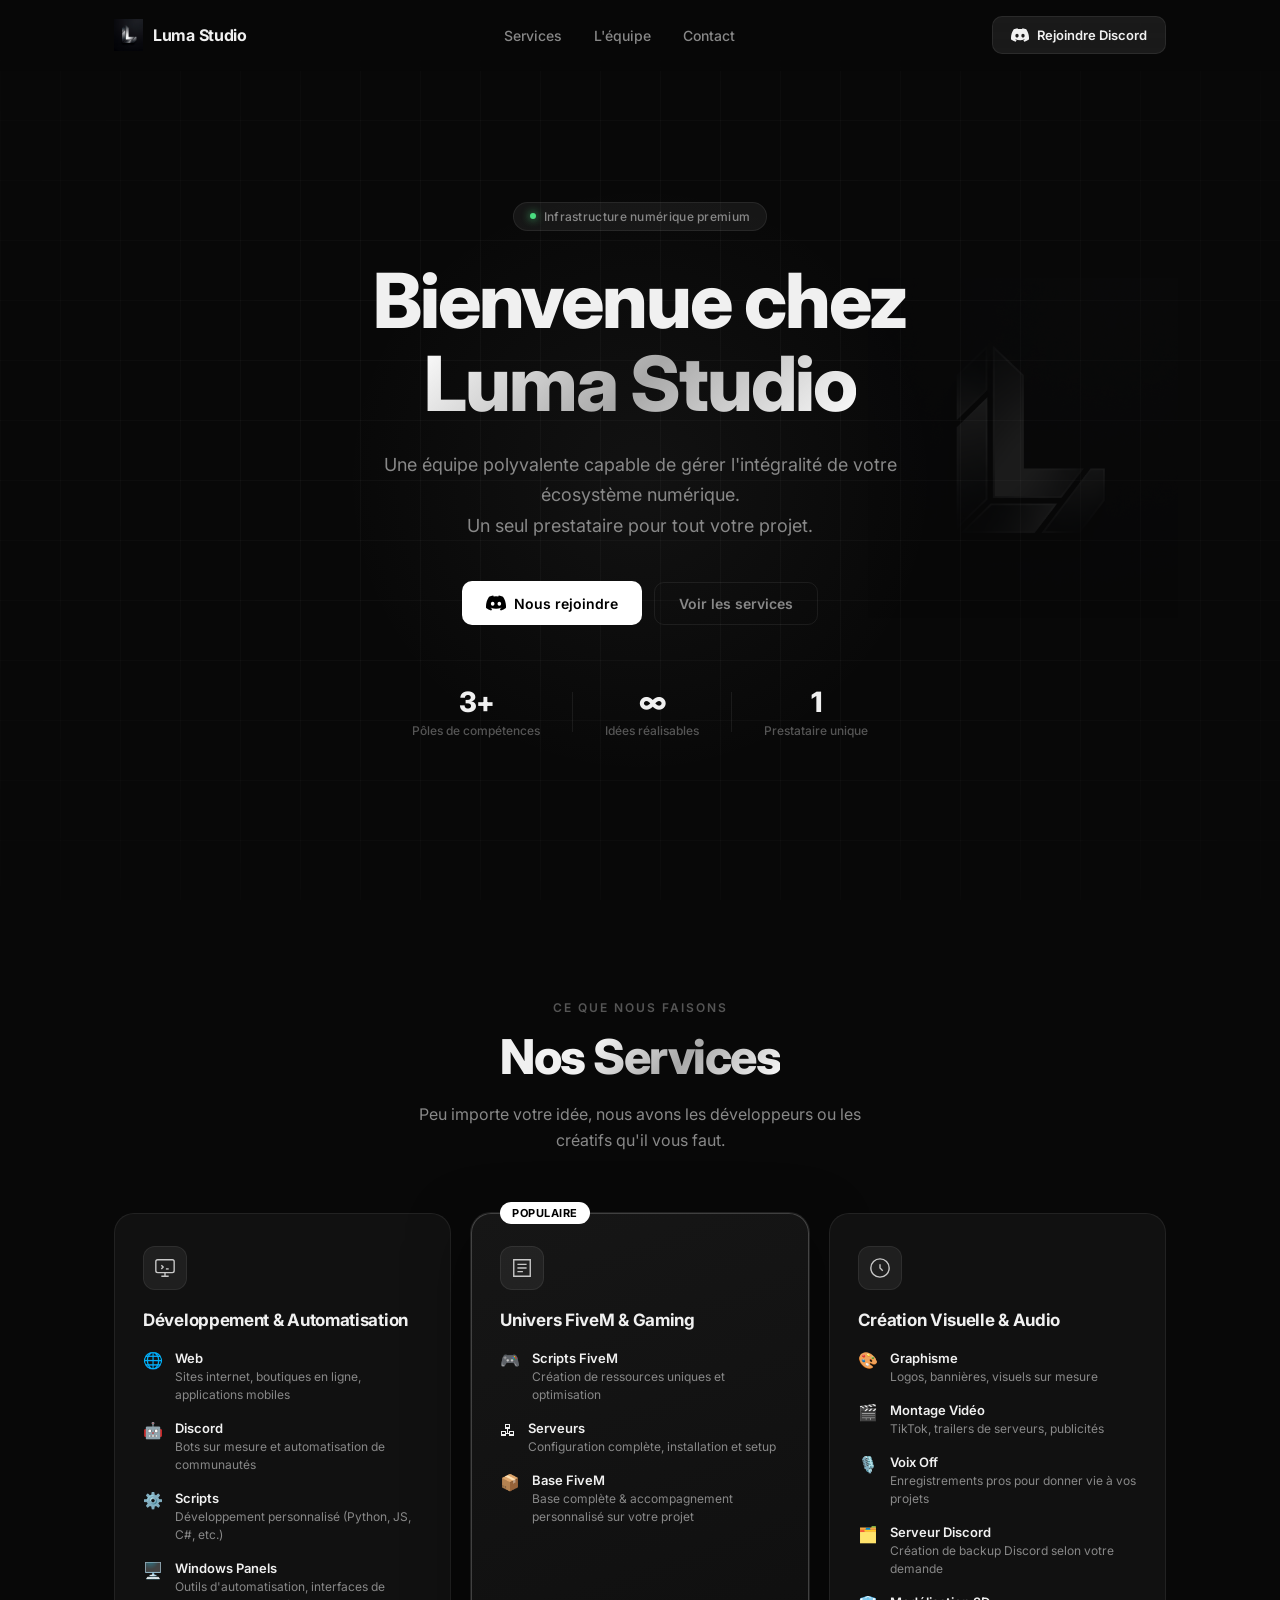
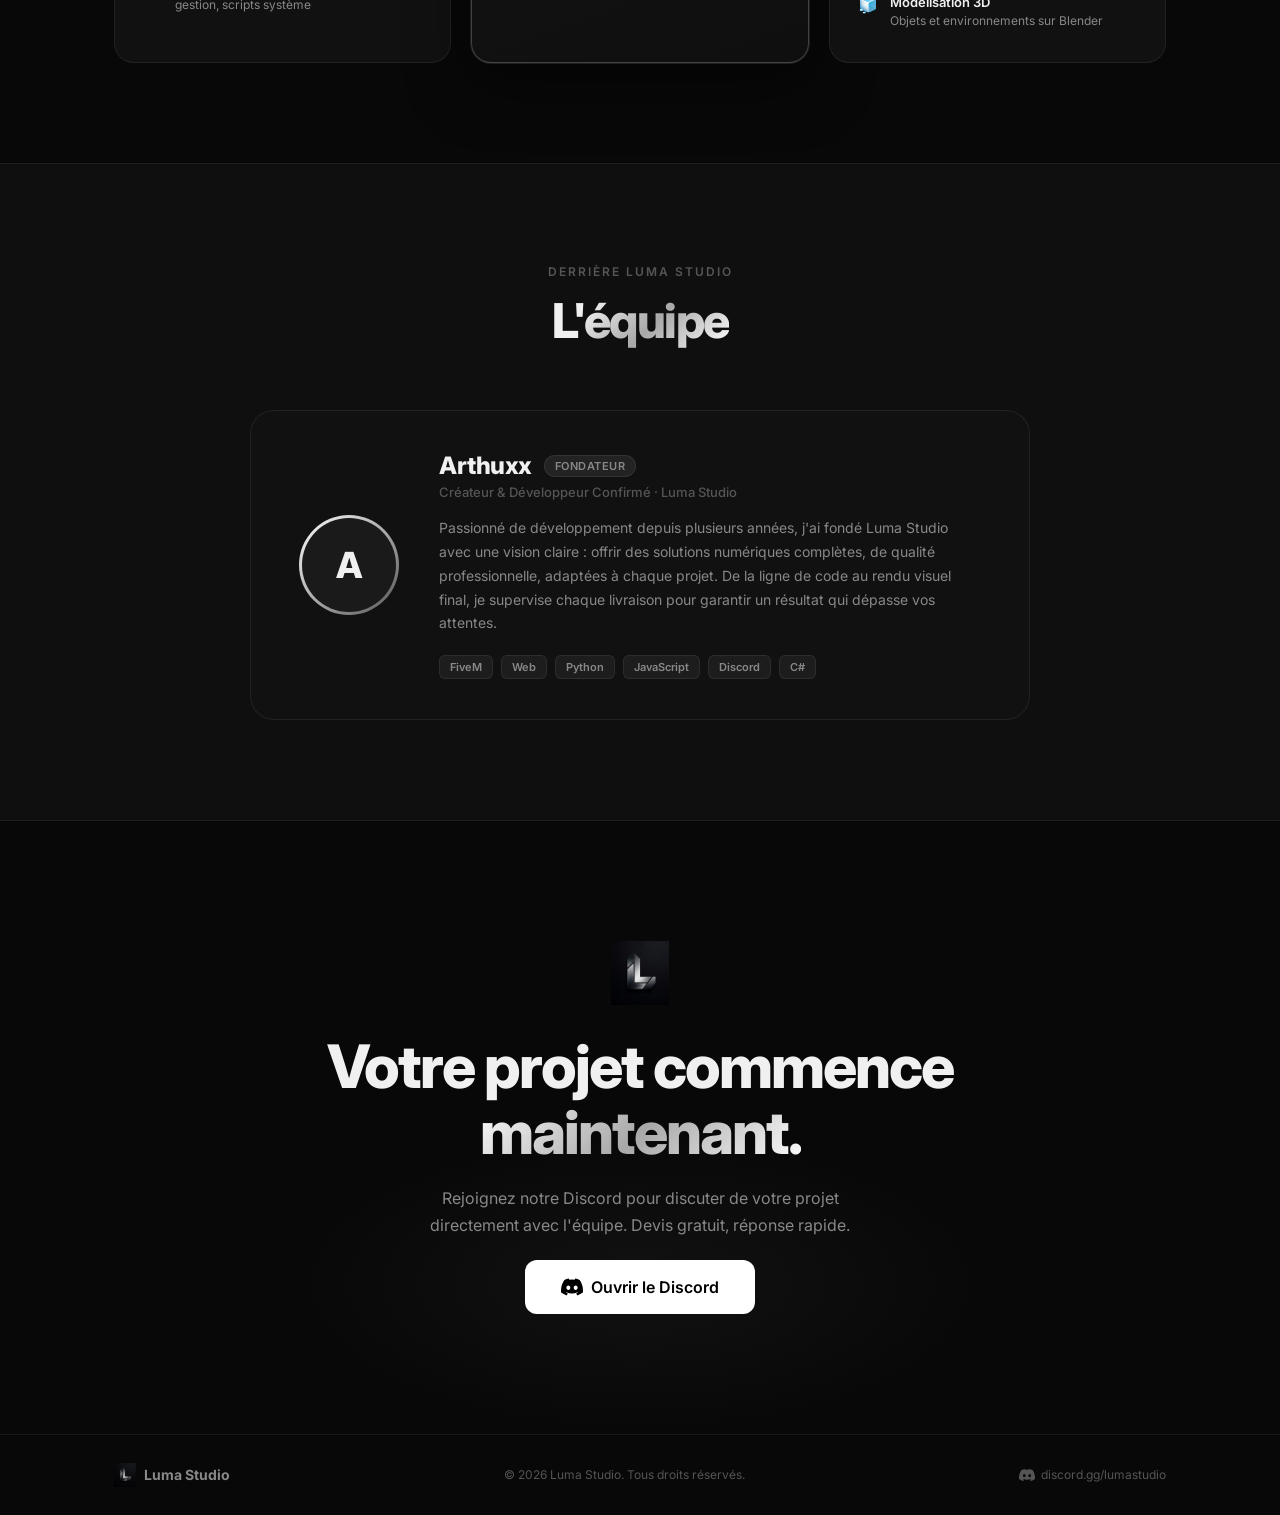
==== index.html @ 3ff2d9b8 "Initial commit - Luma Studio website" ====
<!DOCTYPE html>
<html lang="fr">
<head>
  <meta charset="UTF-8" />
  <meta name="viewport" content="width=device-width, initial-scale=1.0" />
  <title>Luma Studio — Infrastructure Numérique</title>
  <link rel="stylesheet" href="style.css" />
  <link rel="preconnect" href="https://fonts.googleapis.com" />
  <link href="https://fonts.googleapis.com/css2?family=Inter:wght@300;400;500;600;700;800;900&display=swap" rel="stylesheet" />
</head>
<body>

  <!-- NAV -->
  <nav class="nav" id="nav">
    <div class="nav-inner">
      <div class="nav-logo">
        <img src="assets/logo.png" alt="Luma Studio" class="nav-logo-img" />
        <span class="nav-logo-text">Luma Studio</span>
      </div>
      <ul class="nav-links">
        <li><a href="#services">Services</a></li>
        <li><a href="#founder">L'équipe</a></li>
        <li><a href="#contact">Contact</a></li>
      </ul>
      <a href="https://discord.gg/lumastudio" target="_blank" class="btn btn-nav">
        <svg width="18" height="18" viewBox="0 0 24 24" fill="currentColor"><path d="M20.317 4.37a19.791 19.791 0 0 0-4.885-1.515.074.074 0 0 0-.079.037c-.21.375-.444.864-.608 1.25a18.27 18.27 0 0 0-5.487 0 12.64 12.64 0 0 0-.617-1.25.077.077 0 0 0-.079-.037A19.736 19.736 0 0 0 3.677 4.37a.07.07 0 0 0-.032.027C.533 9.046-.32 13.58.099 18.057c.002.022.015.043.036.055a19.93 19.93 0 0 0 5.993 3.03.078.078 0 0 0 .084-.028 14.09 14.09 0 0 0 1.226-1.994.076.076 0 0 0-.041-.106 13.107 13.107 0 0 1-1.872-.892.077.077 0 0 1-.008-.128 10.2 10.2 0 0 0 .372-.292.074.074 0 0 1 .077-.01c3.928 1.793 8.18 1.793 12.062 0a.074.074 0 0 1 .078.01c.12.098.246.198.373.292a.077.077 0 0 1-.006.127 12.299 12.299 0 0 1-1.873.892.077.077 0 0 0-.041.107c.36.698.772 1.362 1.225 1.993a.076.076 0 0 0 .084.028 19.839 19.839 0 0 0 6.002-3.03.077.077 0 0 0 .036-.054c.5-5.177-.838-9.674-3.549-13.66a.061.061 0 0 0-.031-.03zM8.02 15.33c-1.183 0-2.157-1.085-2.157-2.419 0-1.333.956-2.419 2.157-2.419 1.21 0 2.176 1.096 2.157 2.42 0 1.333-.956 2.418-2.157 2.418zm7.975 0c-1.183 0-2.157-1.085-2.157-2.419 0-1.333.955-2.419 2.157-2.419 1.21 0 2.176 1.096 2.157 2.42 0 1.333-.946 2.418-2.157 2.418z"/></svg>
        Rejoindre Discord
      </a>
    </div>
  </nav>

  <!-- HERO -->
  <section class="hero" id="home">
    <div class="hero-bg">
      <div class="hero-grid"></div>
      <div class="hero-glow"></div>
    </div>
    <div class="hero-content">
      <div class="hero-badge">
        <span class="hero-badge-dot"></span>
        Infrastructure numérique premium
      </div>
      <h1 class="hero-title">
        Bienvenue chez<br />
        <span class="gradient-text">Luma Studio</span>
      </h1>
      <p class="hero-subtitle">
        Une équipe polyvalente capable de gérer l'intégralité de votre écosystème numérique.<br />
        Un seul prestataire pour tout votre projet.
      </p>
      <div class="hero-actions">
        <a href="https://discord.gg/lumastudio" target="_blank" class="btn btn-primary">
          <svg width="20" height="20" viewBox="0 0 24 24" fill="currentColor"><path d="M20.317 4.37a19.791 19.791 0 0 0-4.885-1.515.074.074 0 0 0-.079.037c-.21.375-.444.864-.608 1.25a18.27 18.27 0 0 0-5.487 0 12.64 12.64 0 0 0-.617-1.25.077.077 0 0 0-.079-.037A19.736 19.736 0 0 0 3.677 4.37a.07.07 0 0 0-.032.027C.533 9.046-.32 13.58.099 18.057c.002.022.015.043.036.055a19.93 19.93 0 0 0 5.993 3.03.078.078 0 0 0 .084-.028 14.09 14.09 0 0 0 1.226-1.994.076.076 0 0 0-.041-.106 13.107 13.107 0 0 1-1.872-.892.077.077 0 0 1-.008-.128 10.2 10.2 0 0 0 .372-.292.074.074 0 0 1 .077-.01c3.928 1.793 8.18 1.793 12.062 0a.074.074 0 0 1 .078.01c.12.098.246.198.373.292a.077.077 0 0 1-.006.127 12.299 12.299 0 0 1-1.873.892.077.077 0 0 0-.041.107c.36.698.772 1.362 1.225 1.993a.076.076 0 0 0 .084.028 19.839 19.839 0 0 0 6.002-3.03.077.077 0 0 0 .036-.054c.5-5.177-.838-9.674-3.549-13.66a.061.061 0 0 0-.031-.03zM8.02 15.33c-1.183 0-2.157-1.085-2.157-2.419 0-1.333.956-2.419 2.157-2.419 1.21 0 2.176 1.096 2.157 2.42 0 1.333-.956 2.418-2.157 2.418zm7.975 0c-1.183 0-2.157-1.085-2.157-2.419 0-1.333.955-2.419 2.157-2.419 1.21 0 2.176 1.096 2.157 2.42 0 1.333-.946 2.418-2.157 2.418z"/></svg>
          Nous rejoindre
        </a>
        <a href="#services" class="btn btn-ghost">Voir les services</a>
      </div>
      <div class="hero-stats">
        <div class="stat">
          <span class="stat-num">3+</span>
          <span class="stat-label">Pôles de compétences</span>
        </div>
        <div class="stat-divider"></div>
        <div class="stat">
          <span class="stat-num">∞</span>
          <span class="stat-label">Idées réalisables</span>
        </div>
        <div class="stat-divider"></div>
        <div class="stat">
          <span class="stat-num">1</span>
          <span class="stat-label">Prestataire unique</span>
        </div>
      </div>
    </div>
    <div class="hero-logo-float">
      <img src="assets/logo.png" alt="L" class="hero-logo-img" />
    </div>
  </section>

  <!-- SERVICES -->
  <section class="services" id="services">
    <div class="container">
      <div class="section-header">
        <p class="section-tag">Ce que nous faisons</p>
        <h2 class="section-title">Nos <span class="gradient-text">Services</span></h2>
        <p class="section-desc">
          Peu importe votre idée, nous avons les développeurs ou les créatifs qu'il vous faut.
        </p>
      </div>

      <div class="services-grid">

        <!-- Pôle 1 -->
        <div class="service-card" data-delay="0">
          <div class="service-icon-wrap">
            <svg class="service-icon" viewBox="0 0 24 24" fill="none" stroke="currentColor" stroke-width="1.5"><rect x="2" y="3" width="20" height="14" rx="2"/><path d="M8 21h8M12 17v4"/><polyline points="8 9 10 11 8 13"/><line x1="13" y1="13" x2="16" y2="13"/></svg>
          </div>
          <h3 class="service-title">Développement & Automatisation</h3>
          <ul class="service-list">
            <li>
              <span class="service-li-icon">🌐</span>
              <div>
                <strong>Web</strong>
                <p>Sites internet, boutiques en ligne, applications mobiles</p>
              </div>
            </li>
            <li>
              <span class="service-li-icon">🤖</span>
              <div>
                <strong>Discord</strong>
                <p>Bots sur mesure et automatisation de communautés</p>
              </div>
            </li>
            <li>
              <span class="service-li-icon">⚙️</span>
              <div>
                <strong>Scripts</strong>
                <p>Développement personnalisé (Python, JS, C#, etc.)</p>
              </div>
            </li>
            <li>
              <span class="service-li-icon">🖥️</span>
              <div>
                <strong>Windows Panels</strong>
                <p>Outils d'automatisation, interfaces de gestion, scripts système</p>
              </div>
            </li>
          </ul>
        </div>

        <!-- Pôle 2 -->
        <div class="service-card featured" data-delay="100">
          <div class="service-featured-badge">Populaire</div>
          <div class="service-icon-wrap">
            <svg class="service-icon" viewBox="0 0 24 24" fill="none" stroke="currentColor" stroke-width="1.5"><path d="M3 3h18v18H3z" rx="2"/><path d="M7 8h10M7 12h10M7 16h6"/></svg>
          </div>
          <h3 class="service-title">Univers FiveM & Gaming</h3>
          <ul class="service-list">
            <li>
              <span class="service-li-icon">🎮</span>
              <div>
                <strong>Scripts FiveM</strong>
                <p>Création de ressources uniques et optimisation</p>
              </div>
            </li>
            <li>
              <span class="service-li-icon">🖧</span>
              <div>
                <strong>Serveurs</strong>
                <p>Configuration complète, installation et setup</p>
              </div>
            </li>
            <li>
              <span class="service-li-icon">📦</span>
              <div>
                <strong>Base FiveM</strong>
                <p>Base complète & accompagnement personnalisé sur votre projet</p>
              </div>
            </li>
          </ul>
        </div>

        <!-- Pôle 3 -->
        <div class="service-card" data-delay="200">
          <div class="service-icon-wrap">
            <svg class="service-icon" viewBox="0 0 24 24" fill="none" stroke="currentColor" stroke-width="1.5"><circle cx="12" cy="12" r="10"/><path d="M12 8v4l3 3"/></svg>
          </div>
          <h3 class="service-title">Création Visuelle & Audio</h3>
          <ul class="service-list">
            <li>
              <span class="service-li-icon">🎨</span>
              <div>
                <strong>Graphisme</strong>
                <p>Logos, bannières, visuels sur mesure</p>
              </div>
            </li>
            <li>
              <span class="service-li-icon">🎬</span>
              <div>
                <strong>Montage Vidéo</strong>
                <p>TikTok, trailers de serveurs, publicités</p>
              </div>
            </li>
            <li>
              <span class="service-li-icon">🎙️</span>
              <div>
                <strong>Voix Off</strong>
                <p>Enregistrements pros pour donner vie à vos projets</p>
              </div>
            </li>
            <li>
              <span class="service-li-icon">🗂️</span>
              <div>
                <strong>Serveur Discord</strong>
                <p>Création de backup Discord selon votre demande</p>
              </div>
            </li>
            <li>
              <span class="service-li-icon">🧊</span>
              <div>
                <strong>Modélisation 3D</strong>
                <p>Objets et environnements sur Blender</p>
              </div>
            </li>
          </ul>
        </div>

      </div>
    </div>
  </section>

  <!-- FOUNDER -->
  <section class="founder" id="founder">
    <div class="container">
      <div class="section-header">
        <p class="section-tag">Derrière Luma Studio</p>
        <h2 class="section-title">L'<span class="gradient-text">équipe</span></h2>
      </div>
      <div class="founder-card-wrap">
        <div class="founder-card">
          <div class="founder-avatar-ring">
            <div class="founder-avatar">
              <span class="founder-avatar-initials">A</span>
            </div>
          </div>
          <div class="founder-info">
            <div class="founder-name-row">
              <h3 class="founder-name">Arthuxx</h3>
              <span class="founder-badge">Fondateur</span>
            </div>
            <p class="founder-role">Créateur & Développeur Confirmé · Luma Studio</p>
            <p class="founder-bio">
              Passionné de développement depuis plusieurs années, j'ai fondé Luma Studio avec une vision claire :
              offrir des solutions numériques complètes, de qualité professionnelle, adaptées à chaque projet.
              De la ligne de code au rendu visuel final, je supervise chaque livraison pour garantir un résultat qui dépasse vos attentes.
            </p>
            <div class="founder-tags">
              <span class="tag">FiveM</span>
              <span class="tag">Web</span>
              <span class="tag">Python</span>
              <span class="tag">JavaScript</span>
              <span class="tag">Discord</span>
              <span class="tag">C#</span>
            </div>
          </div>
        </div>
      </div>
    </div>
  </section>

  <!-- CTA -->
  <section class="cta" id="contact">
    <div class="cta-glow"></div>
    <div class="container cta-inner">
      <img src="assets/logo.png" alt="Luma Studio" class="cta-logo" />
      <h2 class="cta-title">Votre projet commence<br /><span class="gradient-text">maintenant.</span></h2>
      <p class="cta-desc">
        Rejoignez notre Discord pour discuter de votre projet directement avec l'équipe. Devis gratuit, réponse rapide.
      </p>
      <a href="https://discord.gg/lumastudio" target="_blank" class="btn btn-primary btn-large">
        <svg width="22" height="22" viewBox="0 0 24 24" fill="currentColor"><path d="M20.317 4.37a19.791 19.791 0 0 0-4.885-1.515.074.074 0 0 0-.079.037c-.21.375-.444.864-.608 1.25a18.27 18.27 0 0 0-5.487 0 12.64 12.64 0 0 0-.617-1.25.077.077 0 0 0-.079-.037A19.736 19.736 0 0 0 3.677 4.37a.07.07 0 0 0-.032.027C.533 9.046-.32 13.58.099 18.057c.002.022.015.043.036.055a19.93 19.93 0 0 0 5.993 3.03.078.078 0 0 0 .084-.028 14.09 14.09 0 0 0 1.226-1.994.076.076 0 0 0-.041-.106 13.107 13.107 0 0 1-1.872-.892.077.077 0 0 1-.008-.128 10.2 10.2 0 0 0 .372-.292.074.074 0 0 1 .077-.01c3.928 1.793 8.18 1.793 12.062 0a.074.074 0 0 1 .078.01c.12.098.246.198.373.292a.077.077 0 0 1-.006.127 12.299 12.299 0 0 1-1.873.892.077.077 0 0 0-.041.107c.36.698.772 1.362 1.225 1.993a.076.076 0 0 0 .084.028 19.839 19.839 0 0 0 6.002-3.03.077.077 0 0 0 .036-.054c.5-5.177-.838-9.674-3.549-13.66a.061.061 0 0 0-.031-.03zM8.02 15.33c-1.183 0-2.157-1.085-2.157-2.419 0-1.333.956-2.419 2.157-2.419 1.21 0 2.176 1.096 2.157 2.42 0 1.333-.956 2.418-2.157 2.418zm7.975 0c-1.183 0-2.157-1.085-2.157-2.419 0-1.333.955-2.419 2.157-2.419 1.21 0 2.176 1.096 2.157 2.42 0 1.333-.946 2.418-2.157 2.418z"/></svg>
        Ouvrir le Discord
      </a>
    </div>
  </section>

  <!-- FOOTER -->
  <footer class="footer">
    <div class="container footer-inner">
      <div class="footer-left">
        <img src="assets/logo.png" alt="Luma Studio" class="footer-logo" />
        <span class="footer-name">Luma Studio</span>
      </div>
      <p class="footer-copy">© 2026 Luma Studio. Tous droits réservés.</p>
      <a href="https://discord.gg/lumastudio" target="_blank" class="footer-discord">
        <svg width="16" height="16" viewBox="0 0 24 24" fill="currentColor"><path d="M20.317 4.37a19.791 19.791 0 0 0-4.885-1.515.074.074 0 0 0-.079.037c-.21.375-.444.864-.608 1.25a18.27 18.27 0 0 0-5.487 0 12.64 12.64 0 0 0-.617-1.25.077.077 0 0 0-.079-.037A19.736 19.736 0 0 0 3.677 4.37a.07.07 0 0 0-.032.027C.533 9.046-.32 13.58.099 18.057c.002.022.015.043.036.055a19.93 19.93 0 0 0 5.993 3.03.078.078 0 0 0 .084-.028 14.09 14.09 0 0 0 1.226-1.994.076.076 0 0 0-.041-.106 13.107 13.107 0 0 1-1.872-.892.077.077 0 0 1-.008-.128 10.2 10.2 0 0 0 .372-.292.074.074 0 0 1 .077-.01c3.928 1.793 8.18 1.793 12.062 0a.074.074 0 0 1 .078.01c.12.098.246.198.373.292a.077.077 0 0 1-.006.127 12.299 12.299 0 0 1-1.873.892.077.077 0 0 0-.041.107c.36.698.772 1.362 1.225 1.993a.076.076 0 0 0 .084.028 19.839 19.839 0 0 0 6.002-3.03.077.077 0 0 0 .036-.054c.5-5.177-.838-9.674-3.549-13.66a.061.061 0 0 0-.031-.03zM8.02 15.33c-1.183 0-2.157-1.085-2.157-2.419 0-1.333.956-2.419 2.157-2.419 1.21 0 2.176 1.096 2.157 2.42 0 1.333-.956 2.418-2.157 2.418zm7.975 0c-1.183 0-2.157-1.085-2.157-2.419 0-1.333.955-2.419 2.157-2.419 1.21 0 2.176 1.096 2.157 2.42 0 1.333-.946 2.418-2.157 2.418z"/></svg>
        discord.gg/lumastudio
      </a>
    </div>
  </footer>

  <script src="script.js"></script>
</body>
</html>
---- style.css ----
/* ===== RESET & BASE ===== */
*, *::before, *::after { box-sizing: border-box; margin: 0; padding: 0; }

:root {
  --bg: #080808;
  --bg-2: #0f0f0f;
  --bg-card: #111111;
  --border: rgba(255,255,255,0.07);
  --border-hover: rgba(255,255,255,0.18);
  --text: #f0f0f0;
  --text-muted: #888;
  --text-dim: #555;
  --accent: #ffffff;
  --silver: #c8c8c8;
  --font: 'Inter', sans-serif;
}

html { scroll-behavior: smooth; }

body {
  font-family: var(--font);
  background: var(--bg);
  color: var(--text);
  min-height: 100vh;
  overflow-x: hidden;
  -webkit-font-smoothing: antialiased;
}

/* ===== UTILS ===== */
.container {
  width: 100%;
  max-width: 1100px;
  margin: 0 auto;
  padding: 0 24px;
}

.gradient-text {
  background: linear-gradient(135deg, #fff 0%, #a8a8a8 50%, #fff 100%);
  -webkit-background-clip: text;
  -webkit-text-fill-color: transparent;
  background-clip: text;
}

/* ===== BUTTONS ===== */
.btn {
  display: inline-flex;
  align-items: center;
  gap: 8px;
  padding: 12px 24px;
  border-radius: 10px;
  font-family: var(--font);
  font-size: 14px;
  font-weight: 600;
  text-decoration: none;
  cursor: pointer;
  border: none;
  transition: all 0.2s ease;
  white-space: nowrap;
}

.btn-primary {
  background: #fff;
  color: #000;
}
.btn-primary:hover {
  background: #e0e0e0;
  transform: translateY(-1px);
  box-shadow: 0 8px 32px rgba(255,255,255,0.15);
}

.btn-ghost {
  background: transparent;
  color: var(--text-muted);
  border: 1px solid var(--border);
}
.btn-ghost:hover {
  border-color: var(--border-hover);
  color: var(--text);
  transform: translateY(-1px);
}

.btn-nav {
  background: rgba(255,255,255,0.08);
  color: var(--text);
  border: 1px solid var(--border);
  padding: 9px 18px;
  font-size: 13px;
}
.btn-nav:hover {
  background: rgba(255,255,255,0.14);
  border-color: var(--border-hover);
}

.btn-large {
  padding: 16px 36px;
  font-size: 16px;
  border-radius: 12px;
}

/* ===== NAV ===== */
.nav {
  position: fixed;
  top: 0; left: 0; right: 0;
  z-index: 100;
  padding: 16px 0;
  background: rgba(8,8,8,0.7);
  backdrop-filter: blur(20px);
  -webkit-backdrop-filter: blur(20px);
  border-bottom: 1px solid transparent;
  transition: border-color 0.3s;
}
.nav.scrolled {
  border-bottom-color: var(--border);
}

.nav-inner {
  max-width: 1100px;
  margin: 0 auto;
  padding: 0 24px;
  display: flex;
  align-items: center;
  justify-content: space-between;
  gap: 24px;
}

.nav-logo {
  display: flex;
  align-items: center;
  gap: 10px;
  text-decoration: none;
}
.nav-logo-img {
  height: 32px;
  width: auto;
  object-fit: contain;
}
.nav-logo-text {
  font-size: 16px;
  font-weight: 700;
  color: var(--text);
  letter-spacing: -0.3px;
}

.nav-links {
  display: flex;
  list-style: none;
  gap: 32px;
}
.nav-links a {
  color: var(--text-muted);
  text-decoration: none;
  font-size: 14px;
  font-weight: 500;
  transition: color 0.2s;
}
.nav-links a:hover { color: var(--text); }

/* ===== HERO ===== */
.hero {
  position: relative;
  min-height: 100vh;
  display: flex;
  align-items: center;
  justify-content: center;
  padding: 120px 24px 80px;
  overflow: hidden;
}

.hero-bg {
  position: absolute;
  inset: 0;
  pointer-events: none;
}

.hero-grid {
  position: absolute;
  inset: 0;
  background-image:
    linear-gradient(rgba(255,255,255,0.03) 1px, transparent 1px),
    linear-gradient(90deg, rgba(255,255,255,0.03) 1px, transparent 1px);
  background-size: 60px 60px;
  mask-image: radial-gradient(ellipse 80% 80% at 50% 50%, black 30%, transparent 100%);
}

.hero-glow {
  position: absolute;
  top: 20%;
  left: 50%;
  transform: translateX(-50%);
  width: 600px;
  height: 600px;
  background: radial-gradient(circle, rgba(180,180,180,0.06) 0%, transparent 70%);
  border-radius: 50%;
}

.hero-content {
  position: relative;
  z-index: 2;
  max-width: 720px;
  text-align: center;
}

.hero-logo-float {
  position: absolute;
  right: 8%;
  top: 50%;
  transform: translateY(-50%);
  z-index: 1;
  opacity: 0.08;
  pointer-events: none;
}
.hero-logo-img {
  height: 340px;
  width: auto;
}

.hero-badge {
  display: inline-flex;
  align-items: center;
  gap: 8px;
  background: rgba(255,255,255,0.06);
  border: 1px solid var(--border);
  border-radius: 100px;
  padding: 6px 16px;
  font-size: 12px;
  font-weight: 500;
  color: var(--text-muted);
  margin-bottom: 28px;
  letter-spacing: 0.3px;
}
.hero-badge-dot {
  width: 6px;
  height: 6px;
  border-radius: 50%;
  background: #4ade80;
  box-shadow: 0 0 8px #4ade80;
  animation: pulse 2s infinite;
}
@keyframes pulse {
  0%, 100% { opacity: 1; }
  50% { opacity: 0.4; }
}

.hero-title {
  font-size: clamp(42px, 6vw, 76px);
  font-weight: 800;
  line-height: 1.1;
  letter-spacing: -2px;
  margin-bottom: 24px;
}

.hero-subtitle {
  font-size: 18px;
  color: var(--text-muted);
  line-height: 1.7;
  margin-bottom: 40px;
  max-width: 560px;
  margin-left: auto;
  margin-right: auto;
}

.hero-actions {
  display: flex;
  align-items: center;
  justify-content: center;
  gap: 12px;
  margin-bottom: 60px;
  flex-wrap: wrap;
}

.hero-stats {
  display: flex;
  align-items: center;
  justify-content: center;
  gap: 32px;
  flex-wrap: wrap;
}
.stat {
  display: flex;
  flex-direction: column;
  align-items: center;
  gap: 4px;
}
.stat-num {
  font-size: 28px;
  font-weight: 800;
  color: var(--text);
  letter-spacing: -1px;
}
.stat-label {
  font-size: 12px;
  color: var(--text-dim);
  font-weight: 500;
}
.stat-divider {
  width: 1px;
  height: 40px;
  background: var(--border);
}

/* ===== SECTION HEADER ===== */
.section-header {
  text-align: center;
  margin-bottom: 60px;
}
.section-tag {
  font-size: 12px;
  font-weight: 600;
  letter-spacing: 2px;
  text-transform: uppercase;
  color: var(--text-dim);
  margin-bottom: 12px;
}
.section-title {
  font-size: clamp(32px, 4vw, 48px);
  font-weight: 800;
  letter-spacing: -1.5px;
  margin-bottom: 16px;
}
.section-desc {
  font-size: 16px;
  color: var(--text-muted);
  max-width: 480px;
  margin: 0 auto;
  line-height: 1.6;
}

/* ===== SERVICES ===== */
.services {
  padding: 100px 0;
  background: var(--bg);
}

.services-grid {
  display: grid;
  grid-template-columns: repeat(3, 1fr);
  gap: 20px;
}

.service-card {
  position: relative;
  background: var(--bg-card);
  border: 1px solid var(--border);
  border-radius: 20px;
  padding: 32px 28px;
  transition: border-color 0.3s, transform 0.3s, box-shadow 0.3s;
  opacity: 0;
  transform: translateY(24px);
}
.service-card.visible {
  opacity: 1;
  transform: translateY(0);
}
.service-card:hover {
  border-color: var(--border-hover);
  transform: translateY(-4px);
  box-shadow: 0 20px 60px rgba(0,0,0,0.4);
}
.service-card.featured {
  border-color: rgba(255,255,255,0.2);
  background: linear-gradient(160deg, #161616 0%, #0f0f0f 100%);
  box-shadow: 0 0 0 1px rgba(255,255,255,0.1), 0 20px 60px rgba(0,0,0,0.5);
}
.service-card.featured:hover {
  border-color: rgba(255,255,255,0.35);
  box-shadow: 0 0 0 1px rgba(255,255,255,0.2), 0 24px 80px rgba(0,0,0,0.6);
}

.service-featured-badge {
  position: absolute;
  top: -12px;
  left: 28px;
  background: #fff;
  color: #000;
  font-size: 11px;
  font-weight: 700;
  padding: 4px 12px;
  border-radius: 100px;
  letter-spacing: 0.5px;
  text-transform: uppercase;
}

.service-icon-wrap {
  width: 44px;
  height: 44px;
  background: rgba(255,255,255,0.06);
  border: 1px solid var(--border);
  border-radius: 12px;
  display: flex;
  align-items: center;
  justify-content: center;
  margin-bottom: 20px;
}
.service-icon {
  width: 22px;
  height: 22px;
  color: var(--silver);
}

.service-title {
  font-size: 17px;
  font-weight: 700;
  margin-bottom: 20px;
  letter-spacing: -0.3px;
}

.service-list {
  list-style: none;
  display: flex;
  flex-direction: column;
  gap: 16px;
}
.service-list li {
  display: flex;
  align-items: flex-start;
  gap: 12px;
}
.service-li-icon {
  font-size: 16px;
  line-height: 1;
  margin-top: 2px;
  flex-shrink: 0;
}
.service-list li strong {
  display: block;
  font-size: 13px;
  font-weight: 600;
  color: var(--text);
  margin-bottom: 2px;
}
.service-list li p {
  font-size: 12px;
  color: var(--text-muted);
  line-height: 1.5;
}

/* ===== FOUNDER ===== */
.founder {
  padding: 100px 0;
  background: var(--bg-2);
  border-top: 1px solid var(--border);
  border-bottom: 1px solid var(--border);
}

.founder-card-wrap {
  display: flex;
  justify-content: center;
}

.founder-card {
  display: flex;
  align-items: center;
  gap: 40px;
  background: var(--bg-card);
  border: 1px solid var(--border);
  border-radius: 24px;
  padding: 40px 48px;
  max-width: 780px;
  width: 100%;
  transition: border-color 0.3s;
  opacity: 0;
  transform: translateY(20px);
  transition: opacity 0.5s ease, transform 0.5s ease, border-color 0.3s;
}
.founder-card.visible {
  opacity: 1;
  transform: translateY(0);
}
.founder-card:hover {
  border-color: var(--border-hover);
}

.founder-avatar-ring {
  flex-shrink: 0;
  width: 100px;
  height: 100px;
  border-radius: 50%;
  padding: 3px;
  background: linear-gradient(135deg, #fff 0%, #555 100%);
}
.founder-avatar {
  width: 100%;
  height: 100%;
  border-radius: 50%;
  background: #1a1a1a;
  display: flex;
  align-items: center;
  justify-content: center;
  overflow: hidden;
}
.founder-avatar-initials {
  font-size: 36px;
  font-weight: 800;
  color: var(--text);
  line-height: 1;
}

.founder-info {
  flex: 1;
}
.founder-name-row {
  display: flex;
  align-items: center;
  gap: 12px;
  margin-bottom: 4px;
}
.founder-name {
  font-size: 24px;
  font-weight: 800;
  letter-spacing: -0.5px;
}
.founder-badge {
  background: rgba(255,255,255,0.08);
  border: 1px solid var(--border);
  color: var(--text-muted);
  font-size: 11px;
  font-weight: 600;
  padding: 3px 10px;
  border-radius: 100px;
  text-transform: uppercase;
  letter-spacing: 0.5px;
}
.founder-role {
  font-size: 13px;
  color: var(--text-dim);
  margin-bottom: 16px;
  font-weight: 500;
}
.founder-bio {
  font-size: 14px;
  color: var(--text-muted);
  line-height: 1.7;
  margin-bottom: 20px;
}
.founder-tags {
  display: flex;
  flex-wrap: wrap;
  gap: 8px;
}
.tag {
  background: rgba(255,255,255,0.05);
  border: 1px solid var(--border);
  color: var(--text-muted);
  font-size: 11px;
  font-weight: 600;
  padding: 4px 10px;
  border-radius: 6px;
}

/* ===== CTA ===== */
.cta {
  position: relative;
  padding: 120px 24px;
  text-align: center;
  overflow: hidden;
}
.cta-glow {
  position: absolute;
  bottom: 0;
  left: 50%;
  transform: translateX(-50%);
  width: 700px;
  height: 300px;
  background: radial-gradient(ellipse, rgba(200,200,200,0.05) 0%, transparent 70%);
  pointer-events: none;
}
.cta-inner {
  position: relative;
  z-index: 2;
  display: flex;
  flex-direction: column;
  align-items: center;
  gap: 20px;
}
.cta-logo {
  height: 64px;
  width: auto;
  opacity: 0.9;
  margin-bottom: 8px;
}
.cta-title {
  font-size: clamp(36px, 5vw, 60px);
  font-weight: 800;
  letter-spacing: -2px;
  line-height: 1.1;
}
.cta-desc {
  font-size: 16px;
  color: var(--text-muted);
  max-width: 420px;
  line-height: 1.7;
}

/* ===== FOOTER ===== */
.footer {
  padding: 28px 0;
  border-top: 1px solid var(--border);
  background: var(--bg);
}
.footer-inner {
  display: flex;
  align-items: center;
  justify-content: space-between;
  flex-wrap: wrap;
  gap: 16px;
}
.footer-left {
  display: flex;
  align-items: center;
  gap: 8px;
}
.footer-logo {
  height: 24px;
  width: auto;
  opacity: 0.7;
}
.footer-name {
  font-size: 14px;
  font-weight: 700;
  color: var(--text-muted);
}
.footer-copy {
  font-size: 12px;
  color: var(--text-dim);
}
.footer-discord {
  display: flex;
  align-items: center;
  gap: 6px;
  font-size: 12px;
  color: var(--text-dim);
  text-decoration: none;
  transition: color 0.2s;
}
.footer-discord:hover { color: var(--text-muted); }

/* ===== RESPONSIVE ===== */
@media (max-width: 900px) {
  .services-grid {
    grid-template-columns: 1fr;
    max-width: 520px;
    margin: 0 auto;
  }
  .hero-logo-float { display: none; }
  .nav-links { display: none; }
}

@media (max-width: 640px) {
  .founder-card {
    flex-direction: column;
    text-align: center;
    padding: 32px 24px;
  }
  .founder-name-row { justify-content: center; }
  .founder-tags { justify-content: center; }
  .hero-stats { gap: 16px; }
  .stat-divider { display: none; }
}
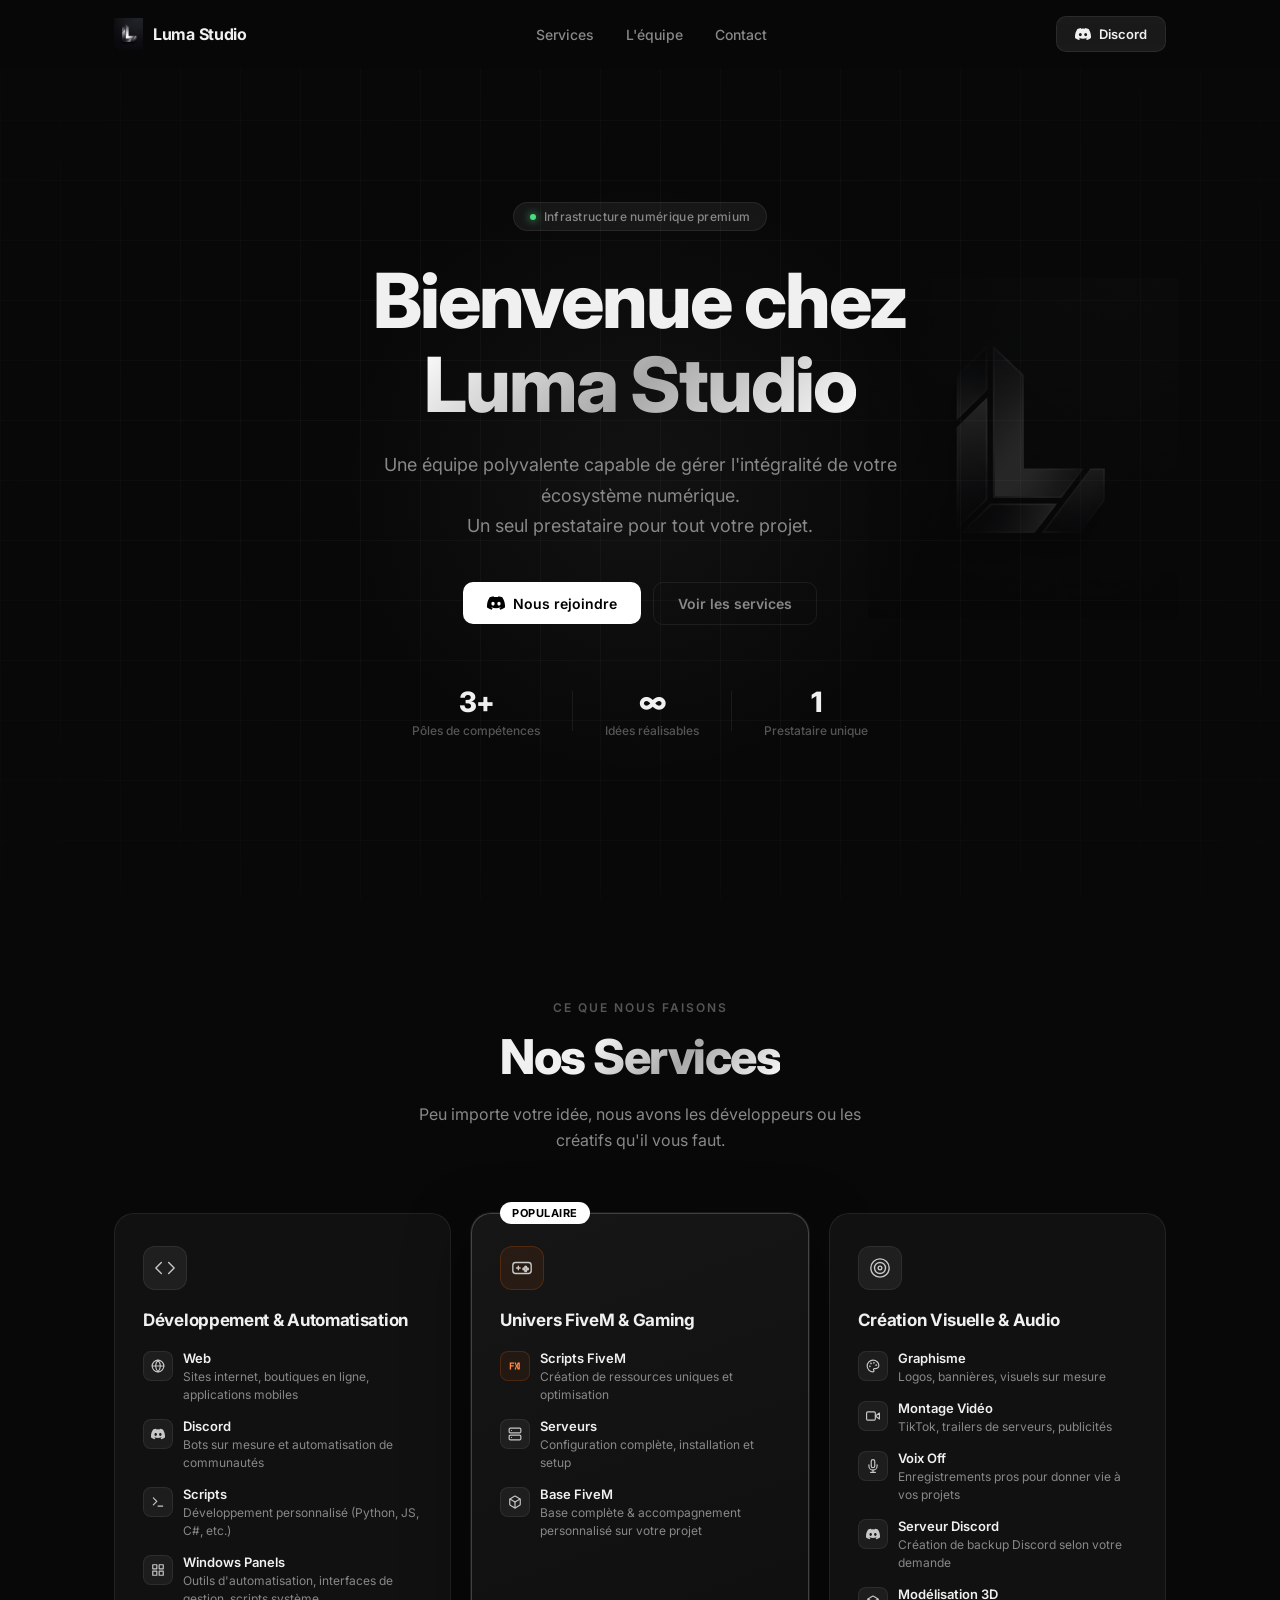
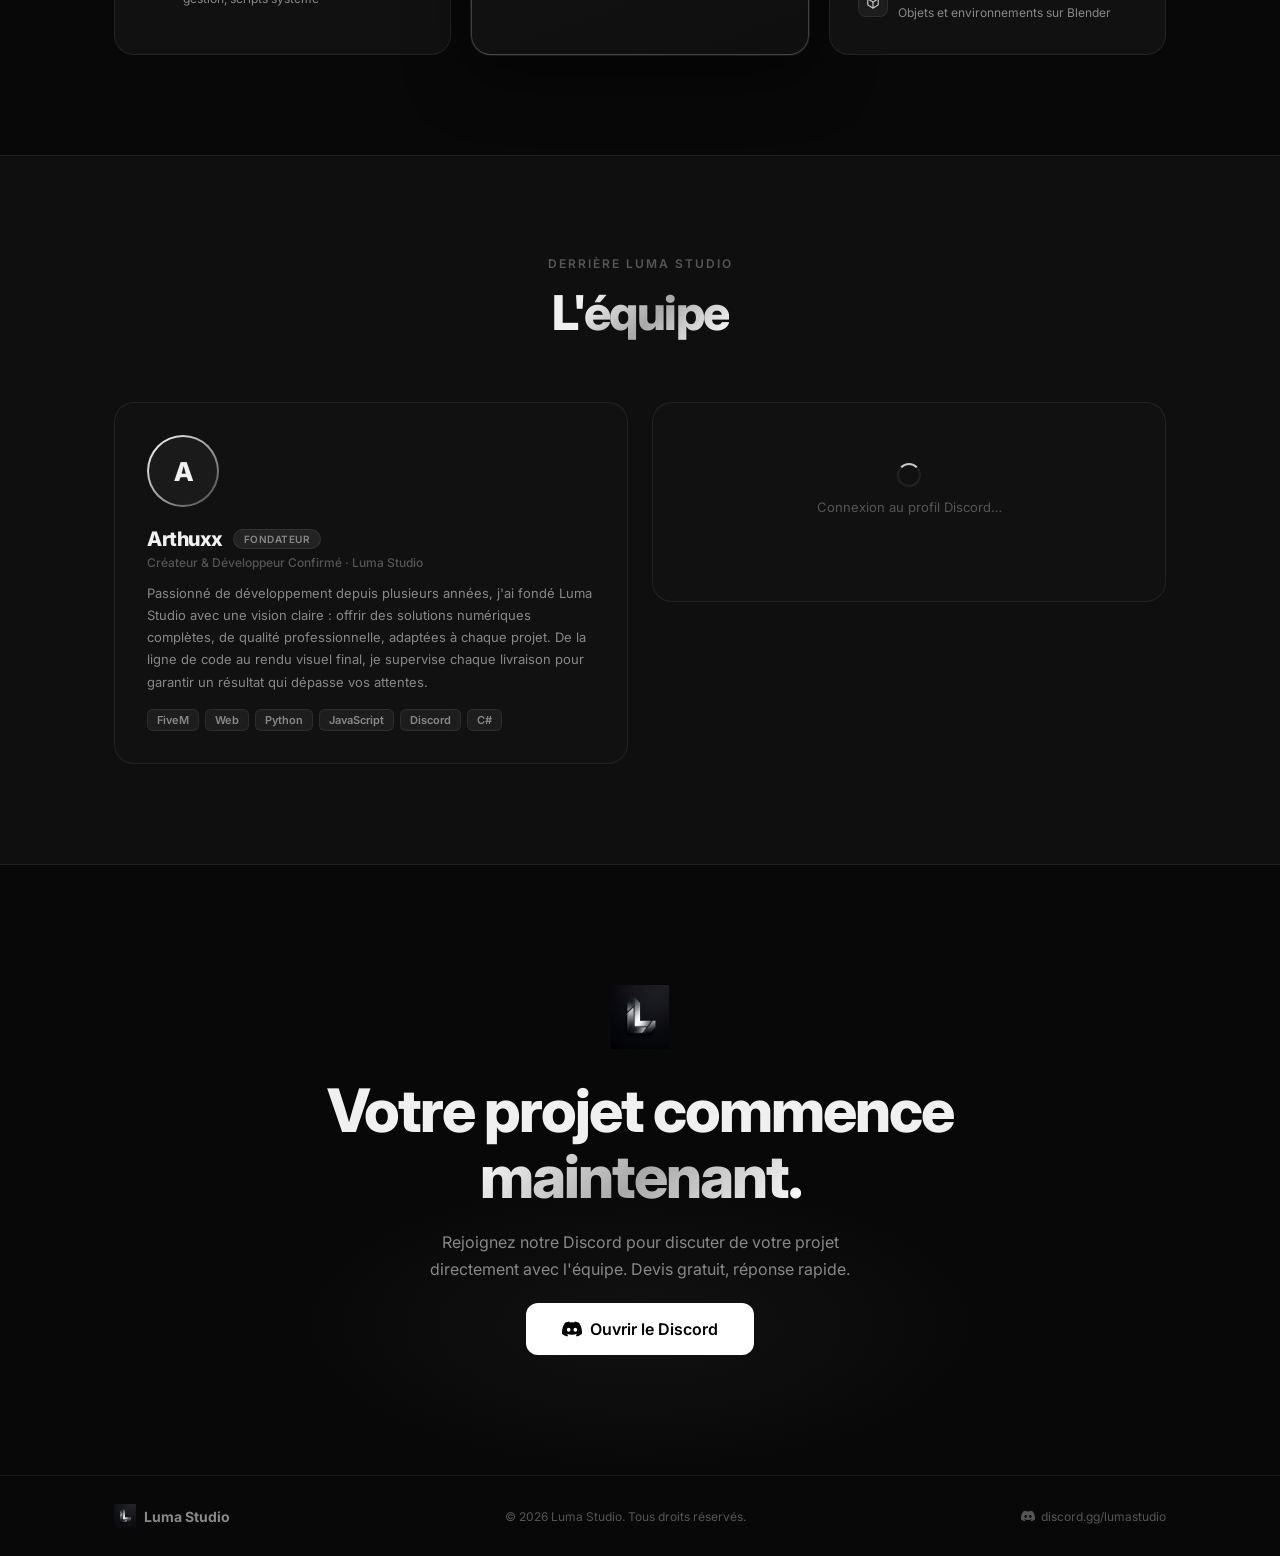
==== commit 5a7fbd18: "Add Discord presence widget, SVG icons, logo blend mode" ====
--- a/index.html
+++ b/index.html
@@ -14,7 +14,7 @@
   <nav class="nav" id="nav">
     <div class="nav-inner">
       <div class="nav-logo">
-        <img src="assets/logo.png" alt="Luma Studio" class="nav-logo-img" />
+        <img src="assets/logo.png" alt="Luma Studio" class="nav-logo-img logo-blend" />
         <span class="nav-logo-text">Luma Studio</span>
       </div>
       <ul class="nav-links">
@@ -23,8 +23,8 @@
         <li><a href="#contact">Contact</a></li>
       </ul>
       <a href="https://discord.gg/lumastudio" target="_blank" class="btn btn-nav">
-        <svg width="18" height="18" viewBox="0 0 24 24" fill="currentColor"><path d="M20.317 4.37a19.791 19.791 0 0 0-4.885-1.515.074.074 0 0 0-.079.037c-.21.375-.444.864-.608 1.25a18.27 18.27 0 0 0-5.487 0 12.64 12.64 0 0 0-.617-1.25.077.077 0 0 0-.079-.037A19.736 19.736 0 0 0 3.677 4.37a.07.07 0 0 0-.032.027C.533 9.046-.32 13.58.099 18.057c.002.022.015.043.036.055a19.93 19.93 0 0 0 5.993 3.03.078.078 0 0 0 .084-.028 14.09 14.09 0 0 0 1.226-1.994.076.076 0 0 0-.041-.106 13.107 13.107 0 0 1-1.872-.892.077.077 0 0 1-.008-.128 10.2 10.2 0 0 0 .372-.292.074.074 0 0 1 .077-.01c3.928 1.793 8.18 1.793 12.062 0a.074.074 0 0 1 .078.01c.12.098.246.198.373.292a.077.077 0 0 1-.006.127 12.299 12.299 0 0 1-1.873.892.077.077 0 0 0-.041.107c.36.698.772 1.362 1.225 1.993a.076.076 0 0 0 .084.028 19.839 19.839 0 0 0 6.002-3.03.077.077 0 0 0 .036-.054c.5-5.177-.838-9.674-3.549-13.66a.061.061 0 0 0-.031-.03zM8.02 15.33c-1.183 0-2.157-1.085-2.157-2.419 0-1.333.956-2.419 2.157-2.419 1.21 0 2.176 1.096 2.157 2.42 0 1.333-.956 2.418-2.157 2.418zm7.975 0c-1.183 0-2.157-1.085-2.157-2.419 0-1.333.955-2.419 2.157-2.419 1.21 0 2.176 1.096 2.157 2.42 0 1.333-.946 2.418-2.157 2.418z"/></svg>
-        Rejoindre Discord
+        <svg width="16" height="16" viewBox="0 0 24 24" fill="currentColor"><path d="M20.317 4.37a19.791 19.791 0 0 0-4.885-1.515.074.074 0 0 0-.079.037c-.21.375-.444.864-.608 1.25a18.27 18.27 0 0 0-5.487 0 12.64 12.64 0 0 0-.617-1.25.077.077 0 0 0-.079-.037A19.736 19.736 0 0 0 3.677 4.37a.07.07 0 0 0-.032.027C.533 9.046-.32 13.58.099 18.057c.002.022.015.043.036.055a19.93 19.93 0 0 0 5.993 3.03.078.078 0 0 0 .084-.028 14.09 14.09 0 0 0 1.226-1.994.076.076 0 0 0-.041-.106 13.107 13.107 0 0 1-1.872-.892.077.077 0 0 1-.008-.128 10.2 10.2 0 0 0 .372-.292.074.074 0 0 1 .077-.01c3.928 1.793 8.18 1.793 12.062 0a.074.074 0 0 1 .078.01c.12.098.246.198.373.292a.077.077 0 0 1-.006.127 12.299 12.299 0 0 1-1.873.892.077.077 0 0 0-.041.107c.36.698.772 1.362 1.225 1.993a.076.076 0 0 0 .084.028 19.839 19.839 0 0 0 6.002-3.03.077.077 0 0 0 .036-.054c.5-5.177-.838-9.674-3.549-13.66a.061.061 0 0 0-.031-.03zM8.02 15.33c-1.183 0-2.157-1.085-2.157-2.419 0-1.333.956-2.419 2.157-2.419 1.21 0 2.176 1.096 2.157 2.42 0 1.333-.956 2.418-2.157 2.418zm7.975 0c-1.183 0-2.157-1.085-2.157-2.419 0-1.333.955-2.419 2.157-2.419 1.21 0 2.176 1.096 2.157 2.42 0 1.333-.946 2.418-2.157 2.418z"/></svg>
+        Discord
       </a>
     </div>
   </nav>
@@ -50,7 +50,7 @@
       </p>
       <div class="hero-actions">
         <a href="https://discord.gg/lumastudio" target="_blank" class="btn btn-primary">
-          <svg width="20" height="20" viewBox="0 0 24 24" fill="currentColor"><path d="M20.317 4.37a19.791 19.791 0 0 0-4.885-1.515.074.074 0 0 0-.079.037c-.21.375-.444.864-.608 1.25a18.27 18.27 0 0 0-5.487 0 12.64 12.64 0 0 0-.617-1.25.077.077 0 0 0-.079-.037A19.736 19.736 0 0 0 3.677 4.37a.07.07 0 0 0-.032.027C.533 9.046-.32 13.58.099 18.057c.002.022.015.043.036.055a19.93 19.93 0 0 0 5.993 3.03.078.078 0 0 0 .084-.028 14.09 14.09 0 0 0 1.226-1.994.076.076 0 0 0-.041-.106 13.107 13.107 0 0 1-1.872-.892.077.077 0 0 1-.008-.128 10.2 10.2 0 0 0 .372-.292.074.074 0 0 1 .077-.01c3.928 1.793 8.18 1.793 12.062 0a.074.074 0 0 1 .078.01c.12.098.246.198.373.292a.077.077 0 0 1-.006.127 12.299 12.299 0 0 1-1.873.892.077.077 0 0 0-.041.107c.36.698.772 1.362 1.225 1.993a.076.076 0 0 0 .084.028 19.839 19.839 0 0 0 6.002-3.03.077.077 0 0 0 .036-.054c.5-5.177-.838-9.674-3.549-13.66a.061.061 0 0 0-.031-.03zM8.02 15.33c-1.183 0-2.157-1.085-2.157-2.419 0-1.333.956-2.419 2.157-2.419 1.21 0 2.176 1.096 2.157 2.42 0 1.333-.956 2.418-2.157 2.418zm7.975 0c-1.183 0-2.157-1.085-2.157-2.419 0-1.333.955-2.419 2.157-2.419 1.21 0 2.176 1.096 2.157 2.42 0 1.333-.946 2.418-2.157 2.418z"/></svg>
+          <svg width="18" height="18" viewBox="0 0 24 24" fill="currentColor"><path d="M20.317 4.37a19.791 19.791 0 0 0-4.885-1.515.074.074 0 0 0-.079.037c-.21.375-.444.864-.608 1.25a18.27 18.27 0 0 0-5.487 0 12.64 12.64 0 0 0-.617-1.25.077.077 0 0 0-.079-.037A19.736 19.736 0 0 0 3.677 4.37a.07.07 0 0 0-.032.027C.533 9.046-.32 13.58.099 18.057c.002.022.015.043.036.055a19.93 19.93 0 0 0 5.993 3.03.078.078 0 0 0 .084-.028 14.09 14.09 0 0 0 1.226-1.994.076.076 0 0 0-.041-.106 13.107 13.107 0 0 1-1.872-.892.077.077 0 0 1-.008-.128 10.2 10.2 0 0 0 .372-.292.074.074 0 0 1 .077-.01c3.928 1.793 8.18 1.793 12.062 0a.074.074 0 0 1 .078.01c.12.098.246.198.373.292a.077.077 0 0 1-.006.127 12.299 12.299 0 0 1-1.873.892.077.077 0 0 0-.041.107c.36.698.772 1.362 1.225 1.993a.076.076 0 0 0 .084.028 19.839 19.839 0 0 0 6.002-3.03.077.077 0 0 0 .036-.054c.5-5.177-.838-9.674-3.549-13.66a.061.061 0 0 0-.031-.03zM8.02 15.33c-1.183 0-2.157-1.085-2.157-2.419 0-1.333.956-2.419 2.157-2.419 1.21 0 2.176 1.096 2.157 2.42 0 1.333-.956 2.418-2.157 2.418zm7.975 0c-1.183 0-2.157-1.085-2.157-2.419 0-1.333.955-2.419 2.157-2.419 1.21 0 2.176 1.096 2.157 2.42 0 1.333-.946 2.418-2.157 2.418z"/></svg>
           Nous rejoindre
         </a>
         <a href="#services" class="btn btn-ghost">Voir les services</a>
@@ -73,7 +73,7 @@
       </div>
     </div>
     <div class="hero-logo-float">
-      <img src="assets/logo.png" alt="L" class="hero-logo-img" />
+      <img src="assets/logo.png" alt="" class="hero-logo-img logo-blend" />
     </div>
   </section>
 
@@ -83,43 +83,51 @@
       <div class="section-header">
         <p class="section-tag">Ce que nous faisons</p>
         <h2 class="section-title">Nos <span class="gradient-text">Services</span></h2>
-        <p class="section-desc">
-          Peu importe votre idée, nous avons les développeurs ou les créatifs qu'il vous faut.
-        </p>
+        <p class="section-desc">Peu importe votre idée, nous avons les développeurs ou les créatifs qu'il vous faut.</p>
       </div>
 
       <div class="services-grid">
 
-        <!-- Pôle 1 -->
+        <!-- Pôle 1 — Dev -->
         <div class="service-card" data-delay="0">
           <div class="service-icon-wrap">
-            <svg class="service-icon" viewBox="0 0 24 24" fill="none" stroke="currentColor" stroke-width="1.5"><rect x="2" y="3" width="20" height="14" rx="2"/><path d="M8 21h8M12 17v4"/><polyline points="8 9 10 11 8 13"/><line x1="13" y1="13" x2="16" y2="13"/></svg>
+            <svg class="service-icon" viewBox="0 0 24 24" fill="none" stroke="currentColor" stroke-width="1.5" stroke-linecap="round" stroke-linejoin="round">
+              <polyline points="16 18 22 12 16 6"/><polyline points="8 6 2 12 8 18"/>
+            </svg>
           </div>
           <h3 class="service-title">Développement & Automatisation</h3>
           <ul class="service-list">
             <li>
-              <span class="service-li-icon">🌐</span>
+              <span class="svc-icon">
+                <svg viewBox="0 0 24 24" fill="none" stroke="currentColor" stroke-width="2" stroke-linecap="round" stroke-linejoin="round"><circle cx="12" cy="12" r="10"/><line x1="2" y1="12" x2="22" y2="12"/><path d="M12 2a15.3 15.3 0 0 1 4 10 15.3 15.3 0 0 1-4 10 15.3 15.3 0 0 1-4-10 15.3 15.3 0 0 1 4-10z"/></svg>
+              </span>
               <div>
                 <strong>Web</strong>
                 <p>Sites internet, boutiques en ligne, applications mobiles</p>
               </div>
             </li>
             <li>
-              <span class="service-li-icon">🤖</span>
+              <span class="svc-icon">
+                <svg viewBox="0 0 24 24" fill="currentColor"><path d="M20.317 4.37a19.791 19.791 0 0 0-4.885-1.515.074.074 0 0 0-.079.037c-.21.375-.444.864-.608 1.25a18.27 18.27 0 0 0-5.487 0 12.64 12.64 0 0 0-.617-1.25.077.077 0 0 0-.079-.037A19.736 19.736 0 0 0 3.677 4.37a.07.07 0 0 0-.032.027C.533 9.046-.32 13.58.099 18.057c.002.022.015.043.036.055a19.93 19.93 0 0 0 5.993 3.03.078.078 0 0 0 .084-.028 14.09 14.09 0 0 0 1.226-1.994.076.076 0 0 0-.041-.106 13.107 13.107 0 0 1-1.872-.892.077.077 0 0 1-.008-.128 10.2 10.2 0 0 0 .372-.292.074.074 0 0 1 .077-.01c3.928 1.793 8.18 1.793 12.062 0a.074.074 0 0 1 .078.01c.12.098.246.198.373.292a.077.077 0 0 1-.006.127 12.299 12.299 0 0 1-1.873.892.077.077 0 0 0-.041.107c.36.698.772 1.362 1.225 1.993a.076.076 0 0 0 .084.028 19.839 19.839 0 0 0 6.002-3.03.077.077 0 0 0 .036-.054c.5-5.177-.838-9.674-3.549-13.66a.061.061 0 0 0-.031-.03zM8.02 15.33c-1.183 0-2.157-1.085-2.157-2.419 0-1.333.956-2.419 2.157-2.419 1.21 0 2.176 1.096 2.157 2.42 0 1.333-.956 2.418-2.157 2.418zm7.975 0c-1.183 0-2.157-1.085-2.157-2.419 0-1.333.955-2.419 2.157-2.419 1.21 0 2.176 1.096 2.157 2.42 0 1.333-.946 2.418-2.157 2.418z"/></svg>
+              </span>
               <div>
                 <strong>Discord</strong>
                 <p>Bots sur mesure et automatisation de communautés</p>
               </div>
             </li>
             <li>
-              <span class="service-li-icon">⚙️</span>
+              <span class="svc-icon">
+                <svg viewBox="0 0 24 24" fill="none" stroke="currentColor" stroke-width="2" stroke-linecap="round" stroke-linejoin="round"><polyline points="4 17 10 11 4 5"/><line x1="12" y1="19" x2="20" y2="19"/></svg>
+              </span>
               <div>
                 <strong>Scripts</strong>
                 <p>Développement personnalisé (Python, JS, C#, etc.)</p>
               </div>
             </li>
             <li>
-              <span class="service-li-icon">🖥️</span>
+              <span class="svc-icon">
+                <svg viewBox="0 0 24 24" fill="none" stroke="currentColor" stroke-width="2" stroke-linecap="round" stroke-linejoin="round"><rect x="3" y="3" width="7" height="7"/><rect x="14" y="3" width="7" height="7"/><rect x="14" y="14" width="7" height="7"/><rect x="3" y="14" width="7" height="7"/></svg>
+              </span>
               <div>
                 <strong>Windows Panels</strong>
                 <p>Outils d'automatisation, interfaces de gestion, scripts système</p>
@@ -128,30 +136,43 @@
           </ul>
         </div>
 
-        <!-- Pôle 2 -->
+        <!-- Pôle 2 — FiveM -->
         <div class="service-card featured" data-delay="100">
           <div class="service-featured-badge">Populaire</div>
-          <div class="service-icon-wrap">
-            <svg class="service-icon" viewBox="0 0 24 24" fill="none" stroke="currentColor" stroke-width="1.5"><path d="M3 3h18v18H3z" rx="2"/><path d="M7 8h10M7 12h10M7 16h6"/></svg>
+          <div class="service-icon-wrap service-icon-fivem">
+            <svg class="service-icon" viewBox="0 0 24 24" fill="none" stroke="currentColor" stroke-width="1.5" stroke-linecap="round" stroke-linejoin="round">
+              <rect x="2" y="6" width="20" height="12" rx="3"/>
+              <line x1="6" y1="12" x2="10" y2="12"/><line x1="8" y1="10" x2="8" y2="14"/>
+              <circle cx="16" cy="11" r="1" fill="currentColor"/><circle cx="18" cy="13" r="1" fill="currentColor"/>
+              <circle cx="14" cy="13" r="1" fill="currentColor"/><circle cx="16" cy="15" r="1" fill="currentColor"/>
+            </svg>
           </div>
           <h3 class="service-title">Univers FiveM & Gaming</h3>
           <ul class="service-list">
             <li>
-              <span class="service-li-icon">🎮</span>
+              <span class="svc-icon svc-icon-fivem">
+                <svg viewBox="0 0 32 32" fill="currentColor" xmlns="http://www.w3.org/2000/svg">
+                  <path d="M4 8h10v3H7v3h6v3H7v7H4V8zm11 0h3l2 7 2-7h3l-3 8 3 8h-3l-2-7-2 7h-3l3-8-3-8zm9 0h3v16h-3V8z"/>
+                </svg>
+              </span>
               <div>
                 <strong>Scripts FiveM</strong>
                 <p>Création de ressources uniques et optimisation</p>
               </div>
             </li>
             <li>
-              <span class="service-li-icon">🖧</span>
+              <span class="svc-icon">
+                <svg viewBox="0 0 24 24" fill="none" stroke="currentColor" stroke-width="2" stroke-linecap="round" stroke-linejoin="round"><rect x="2" y="2" width="20" height="8" rx="2"/><rect x="2" y="14" width="20" height="8" rx="2"/><line x1="6" y1="6" x2="6.01" y2="6"/><line x1="6" y1="18" x2="6.01" y2="18"/></svg>
+              </span>
               <div>
                 <strong>Serveurs</strong>
                 <p>Configuration complète, installation et setup</p>
               </div>
             </li>
             <li>
-              <span class="service-li-icon">📦</span>
+              <span class="svc-icon">
+                <svg viewBox="0 0 24 24" fill="none" stroke="currentColor" stroke-width="2" stroke-linecap="round" stroke-linejoin="round"><path d="M21 16V8a2 2 0 0 0-1-1.73l-7-4a2 2 0 0 0-2 0l-7 4A2 2 0 0 0 3 8v8a2 2 0 0 0 1 1.73l7 4a2 2 0 0 0 2 0l7-4A2 2 0 0 0 21 16z"/><polyline points="3.27 6.96 12 12.01 20.73 6.96"/><line x1="12" y1="22.08" x2="12" y2="12"/></svg>
+              </span>
               <div>
                 <strong>Base FiveM</strong>
                 <p>Base complète & accompagnement personnalisé sur votre projet</p>
@@ -160,43 +181,55 @@
           </ul>
         </div>
 
-        <!-- Pôle 3 -->
+        <!-- Pôle 3 — Visuel -->
         <div class="service-card" data-delay="200">
           <div class="service-icon-wrap">
-            <svg class="service-icon" viewBox="0 0 24 24" fill="none" stroke="currentColor" stroke-width="1.5"><circle cx="12" cy="12" r="10"/><path d="M12 8v4l3 3"/></svg>
+            <svg class="service-icon" viewBox="0 0 24 24" fill="none" stroke="currentColor" stroke-width="1.5" stroke-linecap="round" stroke-linejoin="round">
+              <circle cx="12" cy="12" r="10"/><circle cx="12" cy="12" r="6"/><circle cx="12" cy="12" r="2"/>
+            </svg>
           </div>
           <h3 class="service-title">Création Visuelle & Audio</h3>
           <ul class="service-list">
             <li>
-              <span class="service-li-icon">🎨</span>
+              <span class="svc-icon">
+                <svg viewBox="0 0 24 24" fill="none" stroke="currentColor" stroke-width="2" stroke-linecap="round" stroke-linejoin="round"><circle cx="13.5" cy="6.5" r=".5" fill="currentColor"/><circle cx="17.5" cy="10.5" r=".5" fill="currentColor"/><circle cx="8.5" cy="7.5" r=".5" fill="currentColor"/><circle cx="6.5" cy="12.5" r=".5" fill="currentColor"/><path d="M12 2C6.5 2 2 6.5 2 12s4.5 10 10 10c.926 0 1.648-.746 1.648-1.688 0-.437-.18-.835-.437-1.125-.29-.289-.438-.652-.438-1.125a1.64 1.64 0 0 1 1.668-1.668h1.996c3.051 0 5.555-2.503 5.555-5.554C21.965 6.012 17.461 2 12 2z"/></svg>
+              </span>
               <div>
                 <strong>Graphisme</strong>
                 <p>Logos, bannières, visuels sur mesure</p>
               </div>
             </li>
             <li>
-              <span class="service-li-icon">🎬</span>
+              <span class="svc-icon">
+                <svg viewBox="0 0 24 24" fill="none" stroke="currentColor" stroke-width="2" stroke-linecap="round" stroke-linejoin="round"><polygon points="23 7 16 12 23 17 23 7"/><rect x="1" y="5" width="15" height="14" rx="2"/></svg>
+              </span>
               <div>
                 <strong>Montage Vidéo</strong>
                 <p>TikTok, trailers de serveurs, publicités</p>
               </div>
             </li>
             <li>
-              <span class="service-li-icon">🎙️</span>
+              <span class="svc-icon">
+                <svg viewBox="0 0 24 24" fill="none" stroke="currentColor" stroke-width="2" stroke-linecap="round" stroke-linejoin="round"><path d="M12 1a3 3 0 0 0-3 3v8a3 3 0 0 0 6 0V4a3 3 0 0 0-3-3z"/><path d="M19 10v2a7 7 0 0 1-14 0v-2"/><line x1="12" y1="19" x2="12" y2="23"/><line x1="8" y1="23" x2="16" y2="23"/></svg>
+              </span>
               <div>
                 <strong>Voix Off</strong>
                 <p>Enregistrements pros pour donner vie à vos projets</p>
               </div>
             </li>
             <li>
-              <span class="service-li-icon">🗂️</span>
+              <span class="svc-icon">
+                <svg viewBox="0 0 24 24" fill="currentColor"><path d="M20.317 4.37a19.791 19.791 0 0 0-4.885-1.515.074.074 0 0 0-.079.037c-.21.375-.444.864-.608 1.25a18.27 18.27 0 0 0-5.487 0 12.64 12.64 0 0 0-.617-1.25.077.077 0 0 0-.079-.037A19.736 19.736 0 0 0 3.677 4.37a.07.07 0 0 0-.032.027C.533 9.046-.32 13.58.099 18.057c.002.022.015.043.036.055a19.93 19.93 0 0 0 5.993 3.03.078.078 0 0 0 .084-.028 14.09 14.09 0 0 0 1.226-1.994.076.076 0 0 0-.041-.106 13.107 13.107 0 0 1-1.872-.892.077.077 0 0 1-.008-.128 10.2 10.2 0 0 0 .372-.292.074.074 0 0 1 .077-.01c3.928 1.793 8.18 1.793 12.062 0a.074.074 0 0 1 .078.01c.12.098.246.198.373.292a.077.077 0 0 1-.006.127 12.299 12.299 0 0 1-1.873.892.077.077 0 0 0-.041.107c.36.698.772 1.362 1.225 1.993a.076.076 0 0 0 .084.028 19.839 19.839 0 0 0 6.002-3.03.077.077 0 0 0 .036-.054c.5-5.177-.838-9.674-3.549-13.66a.061.061 0 0 0-.031-.03zM8.02 15.33c-1.183 0-2.157-1.085-2.157-2.419 0-1.333.956-2.419 2.157-2.419 1.21 0 2.176 1.096 2.157 2.42 0 1.333-.956 2.418-2.157 2.418zm7.975 0c-1.183 0-2.157-1.085-2.157-2.419 0-1.333.955-2.419 2.157-2.419 1.21 0 2.176 1.096 2.157 2.42 0 1.333-.946 2.418-2.157 2.418z"/></svg>
+              </span>
               <div>
                 <strong>Serveur Discord</strong>
                 <p>Création de backup Discord selon votre demande</p>
               </div>
             </li>
             <li>
-              <span class="service-li-icon">🧊</span>
+              <span class="svc-icon">
+                <svg viewBox="0 0 24 24" fill="none" stroke="currentColor" stroke-width="2" stroke-linecap="round" stroke-linejoin="round"><path d="M21 16V8a2 2 0 0 0-1-1.73l-7-4a2 2 0 0 0-2 0l-7 4A2 2 0 0 0 3 8v8a2 2 0 0 0 1 1.73l7 4a2 2 0 0 0 2 0l7-4A2 2 0 0 0 21 16z"/><polyline points="3.27 6.96 12 12.01 20.73 6.96"/><line x1="12" y1="22.08" x2="12" y2="12"/></svg>
+              </span>
               <div>
                 <strong>Modélisation 3D</strong>
                 <p>Objets et environnements sur Blender</p>
@@ -216,8 +249,10 @@
         <p class="section-tag">Derrière Luma Studio</p>
         <h2 class="section-title">L'<span class="gradient-text">équipe</span></h2>
       </div>
-      <div class="founder-card-wrap">
-        <div class="founder-card">
+      <div class="founder-cards">
+
+        <!-- Carte statique -->
+        <div class="founder-card" data-reveal>
           <div class="founder-avatar-ring">
             <div class="founder-avatar">
               <span class="founder-avatar-initials">A</span>
@@ -244,6 +279,54 @@
             </div>
           </div>
         </div>
+
+        <!-- Carte Discord en direct -->
+        <div class="dc-card-wrap" data-reveal>
+          <div class="dc-card" id="dc-card">
+            <div class="dc-card-loading" id="dc-loading">
+              <div class="dc-spinner"></div>
+              <p>Connexion au profil Discord…</p>
+            </div>
+            <div class="dc-card-content" id="dc-content" style="display:none">
+              <div class="dc-banner" id="dc-banner">
+                <div class="dc-banner-fallback"></div>
+              </div>
+              <div class="dc-body">
+                <div class="dc-top-row">
+                  <div class="dc-avatar-wrap">
+                    <img class="dc-avatar" id="dc-avatar" src="" alt="Avatar" />
+                    <span class="dc-status-ring" id="dc-status-ring">
+                      <span class="dc-status-dot" id="dc-status-dot"></span>
+                    </span>
+                  </div>
+                  <div class="dc-live-badge">
+                    <span class="dc-live-dot"></span> En direct
+                  </div>
+                </div>
+                <div class="dc-user-info">
+                  <h4 class="dc-username" id="dc-username">Arthuxx</h4>
+                  <p class="dc-custom-status" id="dc-custom-status"></p>
+                </div>
+                <div class="dc-divider"></div>
+                <div class="dc-spotify" id="dc-spotify" style="display:none">
+                  <p class="dc-section-label">
+                    <svg width="11" height="11" viewBox="0 0 24 24" fill="#1DB954"><path d="M12 0C5.4 0 0 5.4 0 12s5.4 12 12 12 12-5.4 12-12S18.66 0 12 0zm5.521 17.34c-.24.359-.66.48-1.021.24-2.82-1.74-6.36-2.101-10.561-1.141-.418.122-.779-.179-.899-.539-.12-.421.18-.78.54-.9 4.56-1.021 8.52-.6 11.64 1.32.42.18.479.659.301 1.02zm1.44-3.3c-.301.42-.841.6-1.262.3-3.239-1.98-8.159-2.58-11.939-1.38-.479.12-1.02-.12-1.14-.6-.12-.48.12-1.021.6-1.141C9.6 9.9 15 10.561 18.72 12.84c.361.181.54.78.241 1.2zm.12-3.36C15.24 8.4 8.82 8.16 5.16 9.301c-.6.179-1.2-.181-1.38-.721-.18-.601.18-1.2.72-1.381 4.26-1.26 11.28-1.02 15.721 1.621.539.3.719 1.02.419 1.56-.299.421-1.02.599-1.559.3z"/></svg>
+                    ÉCOUTE SUR SPOTIFY
+                  </p>
+                  <div class="dc-spotify-inner" id="dc-spotify-inner"></div>
+                </div>
+                <div class="dc-activity" id="dc-activity" style="display:none">
+                  <p class="dc-section-label">ACTIVITÉ EN COURS</p>
+                  <div class="dc-activity-inner" id="dc-activity-inner"></div>
+                </div>
+                <div class="dc-status-label-row" id="dc-status-row">
+                  <span class="dc-status-label" id="dc-status-label">Hors ligne</span>
+                </div>
+              </div>
+            </div>
+          </div>
+        </div>
+
       </div>
     </div>
   </section>
@@ -252,13 +335,11 @@
   <section class="cta" id="contact">
     <div class="cta-glow"></div>
     <div class="container cta-inner">
-      <img src="assets/logo.png" alt="Luma Studio" class="cta-logo" />
+      <img src="assets/logo.png" alt="Luma Studio" class="cta-logo logo-blend" />
       <h2 class="cta-title">Votre projet commence<br /><span class="gradient-text">maintenant.</span></h2>
-      <p class="cta-desc">
-        Rejoignez notre Discord pour discuter de votre projet directement avec l'équipe. Devis gratuit, réponse rapide.
-      </p>
+      <p class="cta-desc">Rejoignez notre Discord pour discuter de votre projet directement avec l'équipe. Devis gratuit, réponse rapide.</p>
       <a href="https://discord.gg/lumastudio" target="_blank" class="btn btn-primary btn-large">
-        <svg width="22" height="22" viewBox="0 0 24 24" fill="currentColor"><path d="M20.317 4.37a19.791 19.791 0 0 0-4.885-1.515.074.074 0 0 0-.079.037c-.21.375-.444.864-.608 1.25a18.27 18.27 0 0 0-5.487 0 12.64 12.64 0 0 0-.617-1.25.077.077 0 0 0-.079-.037A19.736 19.736 0 0 0 3.677 4.37a.07.07 0 0 0-.032.027C.533 9.046-.32 13.58.099 18.057c.002.022.015.043.036.055a19.93 19.93 0 0 0 5.993 3.03.078.078 0 0 0 .084-.028 14.09 14.09 0 0 0 1.226-1.994.076.076 0 0 0-.041-.106 13.107 13.107 0 0 1-1.872-.892.077.077 0 0 1-.008-.128 10.2 10.2 0 0 0 .372-.292.074.074 0 0 1 .077-.01c3.928 1.793 8.18 1.793 12.062 0a.074.074 0 0 1 .078.01c.12.098.246.198.373.292a.077.077 0 0 1-.006.127 12.299 12.299 0 0 1-1.873.892.077.077 0 0 0-.041.107c.36.698.772 1.362 1.225 1.993a.076.076 0 0 0 .084.028 19.839 19.839 0 0 0 6.002-3.03.077.077 0 0 0 .036-.054c.5-5.177-.838-9.674-3.549-13.66a.061.061 0 0 0-.031-.03zM8.02 15.33c-1.183 0-2.157-1.085-2.157-2.419 0-1.333.956-2.419 2.157-2.419 1.21 0 2.176 1.096 2.157 2.42 0 1.333-.956 2.418-2.157 2.418zm7.975 0c-1.183 0-2.157-1.085-2.157-2.419 0-1.333.955-2.419 2.157-2.419 1.21 0 2.176 1.096 2.157 2.42 0 1.333-.946 2.418-2.157 2.418z"/></svg>
+        <svg width="20" height="20" viewBox="0 0 24 24" fill="currentColor"><path d="M20.317 4.37a19.791 19.791 0 0 0-4.885-1.515.074.074 0 0 0-.079.037c-.21.375-.444.864-.608 1.25a18.27 18.27 0 0 0-5.487 0 12.64 12.64 0 0 0-.617-1.25.077.077 0 0 0-.079-.037A19.736 19.736 0 0 0 3.677 4.37a.07.07 0 0 0-.032.027C.533 9.046-.32 13.58.099 18.057c.002.022.015.043.036.055a19.93 19.93 0 0 0 5.993 3.03.078.078 0 0 0 .084-.028 14.09 14.09 0 0 0 1.226-1.994.076.076 0 0 0-.041-.106 13.107 13.107 0 0 1-1.872-.892.077.077 0 0 1-.008-.128 10.2 10.2 0 0 0 .372-.292.074.074 0 0 1 .077-.01c3.928 1.793 8.18 1.793 12.062 0a.074.074 0 0 1 .078.01c.12.098.246.198.373.292a.077.077 0 0 1-.006.127 12.299 12.299 0 0 1-1.873.892.077.077 0 0 0-.041.107c.36.698.772 1.362 1.225 1.993a.076.076 0 0 0 .084.028 19.839 19.839 0 0 0 6.002-3.03.077.077 0 0 0 .036-.054c.5-5.177-.838-9.674-3.549-13.66a.061.061 0 0 0-.031-.03zM8.02 15.33c-1.183 0-2.157-1.085-2.157-2.419 0-1.333.956-2.419 2.157-2.419 1.21 0 2.176 1.096 2.157 2.42 0 1.333-.956 2.418-2.157 2.418zm7.975 0c-1.183 0-2.157-1.085-2.157-2.419 0-1.333.955-2.419 2.157-2.419 1.21 0 2.176 1.096 2.157 2.42 0 1.333-.946 2.418-2.157 2.418z"/></svg>
         Ouvrir le Discord
       </a>
     </div>
@@ -268,12 +349,12 @@
   <footer class="footer">
     <div class="container footer-inner">
       <div class="footer-left">
-        <img src="assets/logo.png" alt="Luma Studio" class="footer-logo" />
+        <img src="assets/logo.png" alt="Luma Studio" class="footer-logo logo-blend" />
         <span class="footer-name">Luma Studio</span>
       </div>
       <p class="footer-copy">© 2026 Luma Studio. Tous droits réservés.</p>
       <a href="https://discord.gg/lumastudio" target="_blank" class="footer-discord">
-        <svg width="16" height="16" viewBox="0 0 24 24" fill="currentColor"><path d="M20.317 4.37a19.791 19.791 0 0 0-4.885-1.515.074.074 0 0 0-.079.037c-.21.375-.444.864-.608 1.25a18.27 18.27 0 0 0-5.487 0 12.64 12.64 0 0 0-.617-1.25.077.077 0 0 0-.079-.037A19.736 19.736 0 0 0 3.677 4.37a.07.07 0 0 0-.032.027C.533 9.046-.32 13.58.099 18.057c.002.022.015.043.036.055a19.93 19.93 0 0 0 5.993 3.03.078.078 0 0 0 .084-.028 14.09 14.09 0 0 0 1.226-1.994.076.076 0 0 0-.041-.106 13.107 13.107 0 0 1-1.872-.892.077.077 0 0 1-.008-.128 10.2 10.2 0 0 0 .372-.292.074.074 0 0 1 .077-.01c3.928 1.793 8.18 1.793 12.062 0a.074.074 0 0 1 .078.01c.12.098.246.198.373.292a.077.077 0 0 1-.006.127 12.299 12.299 0 0 1-1.873.892.077.077 0 0 0-.041.107c.36.698.772 1.362 1.225 1.993a.076.076 0 0 0 .084.028 19.839 19.839 0 0 0 6.002-3.03.077.077 0 0 0 .036-.054c.5-5.177-.838-9.674-3.549-13.66a.061.061 0 0 0-.031-.03zM8.02 15.33c-1.183 0-2.157-1.085-2.157-2.419 0-1.333.956-2.419 2.157-2.419 1.21 0 2.176 1.096 2.157 2.42 0 1.333-.956 2.418-2.157 2.418zm7.975 0c-1.183 0-2.157-1.085-2.157-2.419 0-1.333.955-2.419 2.157-2.419 1.21 0 2.176 1.096 2.157 2.42 0 1.333-.946 2.418-2.157 2.418z"/></svg>
+        <svg width="14" height="14" viewBox="0 0 24 24" fill="currentColor"><path d="M20.317 4.37a19.791 19.791 0 0 0-4.885-1.515.074.074 0 0 0-.079.037c-.21.375-.444.864-.608 1.25a18.27 18.27 0 0 0-5.487 0 12.64 12.64 0 0 0-.617-1.25.077.077 0 0 0-.079-.037A19.736 19.736 0 0 0 3.677 4.37a.07.07 0 0 0-.032.027C.533 9.046-.32 13.58.099 18.057c.002.022.015.043.036.055a19.93 19.93 0 0 0 5.993 3.03.078.078 0 0 0 .084-.028 14.09 14.09 0 0 0 1.226-1.994.076.076 0 0 0-.041-.106 13.107 13.107 0 0 1-1.872-.892.077.077 0 0 1-.008-.128 10.2 10.2 0 0 0 .372-.292.074.074 0 0 1 .077-.01c3.928 1.793 8.18 1.793 12.062 0a.074.074 0 0 1 .078.01c.12.098.246.198.373.292a.077.077 0 0 1-.006.127 12.299 12.299 0 0 1-1.873.892.077.077 0 0 0-.041.107c.36.698.772 1.362 1.225 1.993a.076.076 0 0 0 .084.028 19.839 19.839 0 0 0 6.002-3.03.077.077 0 0 0 .036-.054c.5-5.177-.838-9.674-3.549-13.66a.061.061 0 0 0-.031-.03zM8.02 15.33c-1.183 0-2.157-1.085-2.157-2.419 0-1.333.956-2.419 2.157-2.419 1.21 0 2.176 1.096 2.157 2.42 0 1.333-.956 2.418-2.157 2.418zm7.975 0c-1.183 0-2.157-1.085-2.157-2.419 0-1.333.955-2.419 2.157-2.419 1.21 0 2.176 1.096 2.157 2.42 0 1.333-.946 2.418-2.157 2.418z"/></svg>
         discord.gg/lumastudio
       </a>
     </div>
--- a/style.css
+++ b/style.css
@@ -10,29 +10,24 @@
   --text: #f0f0f0;
   --text-muted: #888;
   --text-dim: #555;
-  --accent: #ffffff;
   --silver: #c8c8c8;
   --font: 'Inter', sans-serif;
 }
 
 html { scroll-behavior: smooth; }
-
 body {
   font-family: var(--font);
   background: var(--bg);
   color: var(--text);
-  min-height: 100vh;
   overflow-x: hidden;
   -webkit-font-smoothing: antialiased;
 }
 
+/* ===== LOGO BLEND ===== */
+.logo-blend { mix-blend-mode: screen; }
+
 /* ===== UTILS ===== */
-.container {
-  width: 100%;
-  max-width: 1100px;
-  margin: 0 auto;
-  padding: 0 24px;
-}
+.container { width: 100%; max-width: 1100px; margin: 0 auto; padding: 0 24px; }
 
 .gradient-text {
   background: linear-gradient(135deg, #fff 0%, #a8a8a8 50%, #fff 100%);
@@ -57,51 +52,17 @@
   transition: all 0.2s ease;
   white-space: nowrap;
 }
-
-.btn-primary {
-  background: #fff;
-  color: #000;
-}
-.btn-primary:hover {
-  background: #e0e0e0;
-  transform: translateY(-1px);
-  box-shadow: 0 8px 32px rgba(255,255,255,0.15);
-}
-
-.btn-ghost {
-  background: transparent;
-  color: var(--text-muted);
-  border: 1px solid var(--border);
-}
-.btn-ghost:hover {
-  border-color: var(--border-hover);
-  color: var(--text);
-  transform: translateY(-1px);
-}
-
-.btn-nav {
-  background: rgba(255,255,255,0.08);
-  color: var(--text);
-  border: 1px solid var(--border);
-  padding: 9px 18px;
-  font-size: 13px;
-}
-.btn-nav:hover {
-  background: rgba(255,255,255,0.14);
-  border-color: var(--border-hover);
-}
-
-.btn-large {
-  padding: 16px 36px;
-  font-size: 16px;
-  border-radius: 12px;
-}
+.btn-primary { background: #fff; color: #000; }
+.btn-primary:hover { background: #e0e0e0; transform: translateY(-1px); box-shadow: 0 8px 32px rgba(255,255,255,0.15); }
+.btn-ghost { background: transparent; color: var(--text-muted); border: 1px solid var(--border); }
+.btn-ghost:hover { border-color: var(--border-hover); color: var(--text); transform: translateY(-1px); }
+.btn-nav { background: rgba(255,255,255,0.08); color: var(--text); border: 1px solid var(--border); padding: 9px 18px; font-size: 13px; }
+.btn-nav:hover { background: rgba(255,255,255,0.14); border-color: var(--border-hover); }
+.btn-large { padding: 16px 36px; font-size: 16px; border-radius: 12px; }
 
 /* ===== NAV ===== */
 .nav {
-  position: fixed;
-  top: 0; left: 0; right: 0;
-  z-index: 100;
+  position: fixed; top: 0; left: 0; right: 0; z-index: 100;
   padding: 16px 0;
   background: rgba(8,8,8,0.7);
   backdrop-filter: blur(20px);
@@ -109,550 +70,250 @@
   border-bottom: 1px solid transparent;
   transition: border-color 0.3s;
 }
-.nav.scrolled {
-  border-bottom-color: var(--border);
-}
-
-.nav-inner {
-  max-width: 1100px;
-  margin: 0 auto;
-  padding: 0 24px;
-  display: flex;
-  align-items: center;
-  justify-content: space-between;
-  gap: 24px;
-}
-
-.nav-logo {
-  display: flex;
-  align-items: center;
-  gap: 10px;
-  text-decoration: none;
-}
-.nav-logo-img {
-  height: 32px;
-  width: auto;
-  object-fit: contain;
-}
-.nav-logo-text {
-  font-size: 16px;
-  font-weight: 700;
-  color: var(--text);
-  letter-spacing: -0.3px;
-}
-
-.nav-links {
-  display: flex;
-  list-style: none;
-  gap: 32px;
-}
-.nav-links a {
-  color: var(--text-muted);
-  text-decoration: none;
-  font-size: 14px;
-  font-weight: 500;
-  transition: color 0.2s;
-}
+.nav.scrolled { border-bottom-color: var(--border); }
+.nav-inner { max-width: 1100px; margin: 0 auto; padding: 0 24px; display: flex; align-items: center; justify-content: space-between; gap: 24px; }
+.nav-logo { display: flex; align-items: center; gap: 10px; text-decoration: none; }
+.nav-logo-img { height: 32px; width: auto; object-fit: contain; }
+.nav-logo-text { font-size: 16px; font-weight: 700; color: var(--text); letter-spacing: -0.3px; }
+.nav-links { display: flex; list-style: none; gap: 32px; }
+.nav-links a { color: var(--text-muted); text-decoration: none; font-size: 14px; font-weight: 500; transition: color 0.2s; }
 .nav-links a:hover { color: var(--text); }
 
 /* ===== HERO ===== */
 .hero {
   position: relative;
   min-height: 100vh;
-  display: flex;
-  align-items: center;
-  justify-content: center;
+  display: flex; align-items: center; justify-content: center;
   padding: 120px 24px 80px;
   overflow: hidden;
 }
-
-.hero-bg {
-  position: absolute;
-  inset: 0;
-  pointer-events: none;
-}
-
+.hero-bg { position: absolute; inset: 0; pointer-events: none; }
 .hero-grid {
-  position: absolute;
-  inset: 0;
-  background-image:
-    linear-gradient(rgba(255,255,255,0.03) 1px, transparent 1px),
-    linear-gradient(90deg, rgba(255,255,255,0.03) 1px, transparent 1px);
+  position: absolute; inset: 0;
+  background-image: linear-gradient(rgba(255,255,255,0.03) 1px, transparent 1px), linear-gradient(90deg, rgba(255,255,255,0.03) 1px, transparent 1px);
   background-size: 60px 60px;
   mask-image: radial-gradient(ellipse 80% 80% at 50% 50%, black 30%, transparent 100%);
 }
-
 .hero-glow {
-  position: absolute;
-  top: 20%;
-  left: 50%;
-  transform: translateX(-50%);
-  width: 600px;
-  height: 600px;
+  position: absolute; top: 20%; left: 50%; transform: translateX(-50%);
+  width: 600px; height: 600px;
   background: radial-gradient(circle, rgba(180,180,180,0.06) 0%, transparent 70%);
   border-radius: 50%;
 }
-
-.hero-content {
-  position: relative;
-  z-index: 2;
-  max-width: 720px;
-  text-align: center;
-}
-
-.hero-logo-float {
-  position: absolute;
-  right: 8%;
-  top: 50%;
-  transform: translateY(-50%);
-  z-index: 1;
-  opacity: 0.08;
-  pointer-events: none;
-}
-.hero-logo-img {
-  height: 340px;
-  width: auto;
-}
+.hero-content { position: relative; z-index: 2; max-width: 720px; text-align: center; }
+.hero-logo-float { position: absolute; right: 8%; top: 50%; transform: translateY(-50%); z-index: 1; opacity: 0.12; pointer-events: none; }
+.hero-logo-img { height: 340px; width: auto; }
 
 .hero-badge {
-  display: inline-flex;
-  align-items: center;
-  gap: 8px;
-  background: rgba(255,255,255,0.06);
-  border: 1px solid var(--border);
-  border-radius: 100px;
-  padding: 6px 16px;
-  font-size: 12px;
-  font-weight: 500;
-  color: var(--text-muted);
-  margin-bottom: 28px;
-  letter-spacing: 0.3px;
-}
-.hero-badge-dot {
-  width: 6px;
-  height: 6px;
-  border-radius: 50%;
-  background: #4ade80;
-  box-shadow: 0 0 8px #4ade80;
-  animation: pulse 2s infinite;
-}
-@keyframes pulse {
-  0%, 100% { opacity: 1; }
-  50% { opacity: 0.4; }
-}
-
-.hero-title {
-  font-size: clamp(42px, 6vw, 76px);
-  font-weight: 800;
-  line-height: 1.1;
-  letter-spacing: -2px;
-  margin-bottom: 24px;
-}
-
-.hero-subtitle {
-  font-size: 18px;
-  color: var(--text-muted);
-  line-height: 1.7;
-  margin-bottom: 40px;
-  max-width: 560px;
-  margin-left: auto;
-  margin-right: auto;
-}
-
-.hero-actions {
-  display: flex;
-  align-items: center;
-  justify-content: center;
-  gap: 12px;
-  margin-bottom: 60px;
-  flex-wrap: wrap;
-}
-
-.hero-stats {
-  display: flex;
-  align-items: center;
-  justify-content: center;
-  gap: 32px;
-  flex-wrap: wrap;
-}
-.stat {
-  display: flex;
-  flex-direction: column;
-  align-items: center;
-  gap: 4px;
-}
-.stat-num {
-  font-size: 28px;
-  font-weight: 800;
-  color: var(--text);
-  letter-spacing: -1px;
-}
-.stat-label {
-  font-size: 12px;
-  color: var(--text-dim);
-  font-weight: 500;
-}
-.stat-divider {
-  width: 1px;
-  height: 40px;
-  background: var(--border);
-}
+  display: inline-flex; align-items: center; gap: 8px;
+  background: rgba(255,255,255,0.06); border: 1px solid var(--border);
+  border-radius: 100px; padding: 6px 16px;
+  font-size: 12px; font-weight: 500; color: var(--text-muted);
+  margin-bottom: 28px; letter-spacing: 0.3px;
+}
+.hero-badge-dot { width: 6px; height: 6px; border-radius: 50%; background: #4ade80; box-shadow: 0 0 8px #4ade80; animation: pulse 2s infinite; }
+@keyframes pulse { 0%, 100% { opacity: 1; } 50% { opacity: 0.4; } }
+
+.hero-title { font-size: clamp(42px, 6vw, 76px); font-weight: 800; line-height: 1.1; letter-spacing: -2px; margin-bottom: 24px; }
+.hero-subtitle { font-size: 18px; color: var(--text-muted); line-height: 1.7; margin-bottom: 40px; max-width: 560px; margin-left: auto; margin-right: auto; }
+.hero-actions { display: flex; align-items: center; justify-content: center; gap: 12px; margin-bottom: 60px; flex-wrap: wrap; }
+
+.hero-stats { display: flex; align-items: center; justify-content: center; gap: 32px; flex-wrap: wrap; }
+.stat { display: flex; flex-direction: column; align-items: center; gap: 4px; }
+.stat-num { font-size: 28px; font-weight: 800; letter-spacing: -1px; }
+.stat-label { font-size: 12px; color: var(--text-dim); font-weight: 500; }
+.stat-divider { width: 1px; height: 40px; background: var(--border); }
 
 /* ===== SECTION HEADER ===== */
-.section-header {
-  text-align: center;
-  margin-bottom: 60px;
-}
-.section-tag {
-  font-size: 12px;
-  font-weight: 600;
-  letter-spacing: 2px;
-  text-transform: uppercase;
-  color: var(--text-dim);
-  margin-bottom: 12px;
-}
-.section-title {
-  font-size: clamp(32px, 4vw, 48px);
-  font-weight: 800;
-  letter-spacing: -1.5px;
-  margin-bottom: 16px;
-}
-.section-desc {
-  font-size: 16px;
-  color: var(--text-muted);
-  max-width: 480px;
-  margin: 0 auto;
-  line-height: 1.6;
-}
+.section-header { text-align: center; margin-bottom: 60px; }
+.section-tag { font-size: 12px; font-weight: 600; letter-spacing: 2px; text-transform: uppercase; color: var(--text-dim); margin-bottom: 12px; }
+.section-title { font-size: clamp(32px, 4vw, 48px); font-weight: 800; letter-spacing: -1.5px; margin-bottom: 16px; }
+.section-desc { font-size: 16px; color: var(--text-muted); max-width: 480px; margin: 0 auto; line-height: 1.6; }
 
 /* ===== SERVICES ===== */
-.services {
-  padding: 100px 0;
-  background: var(--bg);
-}
-
-.services-grid {
-  display: grid;
-  grid-template-columns: repeat(3, 1fr);
-  gap: 20px;
-}
+.services { padding: 100px 0; }
+
+.services-grid { display: grid; grid-template-columns: repeat(3, 1fr); gap: 20px; }
 
 .service-card {
   position: relative;
-  background: var(--bg-card);
-  border: 1px solid var(--border);
-  border-radius: 20px;
-  padding: 32px 28px;
-  transition: border-color 0.3s, transform 0.3s, box-shadow 0.3s;
-  opacity: 0;
-  transform: translateY(24px);
-}
-.service-card.visible {
-  opacity: 1;
-  transform: translateY(0);
-}
-.service-card:hover {
-  border-color: var(--border-hover);
-  transform: translateY(-4px);
-  box-shadow: 0 20px 60px rgba(0,0,0,0.4);
-}
-.service-card.featured {
-  border-color: rgba(255,255,255,0.2);
-  background: linear-gradient(160deg, #161616 0%, #0f0f0f 100%);
-  box-shadow: 0 0 0 1px rgba(255,255,255,0.1), 0 20px 60px rgba(0,0,0,0.5);
-}
-.service-card.featured:hover {
-  border-color: rgba(255,255,255,0.35);
-  box-shadow: 0 0 0 1px rgba(255,255,255,0.2), 0 24px 80px rgba(0,0,0,0.6);
-}
-
-.service-featured-badge {
-  position: absolute;
-  top: -12px;
-  left: 28px;
-  background: #fff;
-  color: #000;
-  font-size: 11px;
-  font-weight: 700;
-  padding: 4px 12px;
-  border-radius: 100px;
-  letter-spacing: 0.5px;
-  text-transform: uppercase;
-}
-
-.service-icon-wrap {
-  width: 44px;
-  height: 44px;
-  background: rgba(255,255,255,0.06);
-  border: 1px solid var(--border);
-  border-radius: 12px;
-  display: flex;
-  align-items: center;
-  justify-content: center;
-  margin-bottom: 20px;
-}
-.service-icon {
-  width: 22px;
-  height: 22px;
-  color: var(--silver);
-}
-
-.service-title {
-  font-size: 17px;
-  font-weight: 700;
-  margin-bottom: 20px;
-  letter-spacing: -0.3px;
-}
-
-.service-list {
-  list-style: none;
-  display: flex;
-  flex-direction: column;
-  gap: 16px;
-}
-.service-list li {
-  display: flex;
-  align-items: flex-start;
-  gap: 12px;
-}
-.service-li-icon {
-  font-size: 16px;
-  line-height: 1;
-  margin-top: 2px;
-  flex-shrink: 0;
-}
-.service-list li strong {
-  display: block;
-  font-size: 13px;
-  font-weight: 600;
-  color: var(--text);
-  margin-bottom: 2px;
-}
-.service-list li p {
-  font-size: 12px;
-  color: var(--text-muted);
-  line-height: 1.5;
-}
+  background: var(--bg-card); border: 1px solid var(--border);
+  border-radius: 20px; padding: 32px 28px;
+  opacity: 0; transform: translateY(24px);
+  transition: opacity 0.5s ease, transform 0.5s ease, border-color 0.3s, box-shadow 0.3s;
+}
+.service-card.visible { opacity: 1; transform: translateY(0); }
+.service-card:hover { border-color: var(--border-hover); transform: translateY(-4px); box-shadow: 0 20px 60px rgba(0,0,0,0.4); }
+.service-card.featured { border-color: rgba(255,255,255,0.2); background: linear-gradient(160deg, #161616 0%, #0f0f0f 100%); box-shadow: 0 0 0 1px rgba(255,255,255,0.08), 0 20px 60px rgba(0,0,0,0.5); }
+.service-card.featured:hover { border-color: rgba(255,255,255,0.35); box-shadow: 0 0 0 1px rgba(255,255,255,0.18), 0 24px 80px rgba(0,0,0,0.6); }
+
+.service-featured-badge { position: absolute; top: -12px; left: 28px; background: #fff; color: #000; font-size: 11px; font-weight: 700; padding: 4px 12px; border-radius: 100px; letter-spacing: 0.5px; text-transform: uppercase; }
+
+.service-icon-wrap { width: 44px; height: 44px; background: rgba(255,255,255,0.06); border: 1px solid var(--border); border-radius: 12px; display: flex; align-items: center; justify-content: center; margin-bottom: 20px; }
+.service-icon-fivem { background: rgba(255,100,0,0.08); border-color: rgba(255,100,0,0.2); }
+.service-icon { width: 22px; height: 22px; color: var(--silver); }
+
+.service-title { font-size: 17px; font-weight: 700; margin-bottom: 20px; letter-spacing: -0.3px; }
+
+.service-list { list-style: none; display: flex; flex-direction: column; gap: 14px; }
+.service-list li { display: flex; align-items: flex-start; gap: 10px; }
+
+/* SVG icons */
+.svc-icon {
+  width: 30px; height: 30px; flex-shrink: 0;
+  display: flex; align-items: center; justify-content: center;
+  background: rgba(255,255,255,0.05); border: 1px solid var(--border);
+  border-radius: 8px; margin-top: 1px;
+}
+.svc-icon svg { width: 14px; height: 14px; color: var(--silver); }
+.svc-icon-fivem { background: rgba(255,100,0,0.07); border-color: rgba(255,100,0,0.18); }
+.svc-icon-fivem svg { color: #ff8844; }
+
+.service-list li strong { display: block; font-size: 13px; font-weight: 600; color: var(--text); margin-bottom: 2px; }
+.service-list li p { font-size: 12px; color: var(--text-muted); line-height: 1.5; }
 
 /* ===== FOUNDER ===== */
-.founder {
-  padding: 100px 0;
-  background: var(--bg-2);
-  border-top: 1px solid var(--border);
-  border-bottom: 1px solid var(--border);
-}
-
-.founder-card-wrap {
-  display: flex;
-  justify-content: center;
-}
+.founder { padding: 100px 0; background: var(--bg-2); border-top: 1px solid var(--border); border-bottom: 1px solid var(--border); }
+
+.founder-cards { display: grid; grid-template-columns: 1fr 1fr; gap: 24px; align-items: start; }
 
 .founder-card {
-  display: flex;
-  align-items: center;
-  gap: 40px;
-  background: var(--bg-card);
-  border: 1px solid var(--border);
-  border-radius: 24px;
-  padding: 40px 48px;
-  max-width: 780px;
-  width: 100%;
-  transition: border-color 0.3s;
-  opacity: 0;
-  transform: translateY(20px);
+  display: flex; flex-direction: column; gap: 20px;
+  background: var(--bg-card); border: 1px solid var(--border);
+  border-radius: 20px; padding: 32px;
+  opacity: 0; transform: translateY(20px);
   transition: opacity 0.5s ease, transform 0.5s ease, border-color 0.3s;
 }
-.founder-card.visible {
-  opacity: 1;
-  transform: translateY(0);
-}
-.founder-card:hover {
-  border-color: var(--border-hover);
-}
-
-.founder-avatar-ring {
-  flex-shrink: 0;
-  width: 100px;
-  height: 100px;
-  border-radius: 50%;
-  padding: 3px;
-  background: linear-gradient(135deg, #fff 0%, #555 100%);
-}
-.founder-avatar {
-  width: 100%;
-  height: 100%;
-  border-radius: 50%;
+.founder-card.visible { opacity: 1; transform: translateY(0); }
+.founder-card:hover { border-color: var(--border-hover); }
+
+.founder-avatar-ring { width: 72px; height: 72px; border-radius: 50%; padding: 2px; background: linear-gradient(135deg, #fff 0%, #444 100%); }
+.founder-avatar { width: 100%; height: 100%; border-radius: 50%; background: #1a1a1a; display: flex; align-items: center; justify-content: center; }
+.founder-avatar-initials { font-size: 26px; font-weight: 800; color: var(--text); }
+
+.founder-name-row { display: flex; align-items: center; gap: 10px; margin-bottom: 4px; }
+.founder-name { font-size: 20px; font-weight: 800; letter-spacing: -0.5px; }
+.founder-badge { background: rgba(255,255,255,0.08); border: 1px solid var(--border); color: var(--text-muted); font-size: 10px; font-weight: 600; padding: 3px 10px; border-radius: 100px; text-transform: uppercase; letter-spacing: 0.5px; }
+.founder-role { font-size: 12px; color: var(--text-dim); margin-bottom: 12px; font-weight: 500; }
+.founder-bio { font-size: 13px; color: var(--text-muted); line-height: 1.7; margin-bottom: 16px; }
+.founder-tags { display: flex; flex-wrap: wrap; gap: 6px; }
+.tag { background: rgba(255,255,255,0.05); border: 1px solid var(--border); color: var(--text-muted); font-size: 11px; font-weight: 600; padding: 3px 9px; border-radius: 6px; }
+
+/* ===== DISCORD CARD ===== */
+.dc-card-wrap {
+  opacity: 0; transform: translateY(20px);
+  transition: opacity 0.5s ease 0.15s, transform 0.5s ease 0.15s;
+}
+.dc-card-wrap.visible { opacity: 1; transform: translateY(0); }
+
+.dc-card {
+  background: #111; border: 1px solid var(--border);
+  border-radius: 20px; overflow: hidden;
+  min-height: 200px;
+}
+
+.dc-card-loading {
+  display: flex; flex-direction: column; align-items: center; justify-content: center;
+  gap: 12px; padding: 60px 24px; color: var(--text-dim); font-size: 13px;
+}
+.dc-spinner {
+  width: 24px; height: 24px; border: 2px solid var(--border);
+  border-top-color: var(--silver); border-radius: 50%;
+  animation: spin 0.8s linear infinite;
+}
+@keyframes spin { to { transform: rotate(360deg); } }
+
+.dc-banner {
+  height: 80px; width: 100%;
+  background: linear-gradient(135deg, #1a1a2e 0%, #16213e 50%, #0f3460 100%);
+  position: relative;
+}
+.dc-banner.has-bg { background-size: cover; background-position: center; }
+.dc-banner-fallback { width: 100%; height: 100%; background: linear-gradient(135deg, #1a1a1a 0%, #222 100%); }
+
+.dc-body { padding: 0 20px 20px; }
+
+.dc-top-row { display: flex; align-items: flex-end; justify-content: space-between; margin-top: -28px; margin-bottom: 12px; }
+
+.dc-avatar-wrap { position: relative; width: 56px; height: 56px; }
+.dc-avatar {
+  width: 56px; height: 56px; border-radius: 50%;
+  border: 3px solid #111; object-fit: cover;
   background: #1a1a1a;
-  display: flex;
-  align-items: center;
-  justify-content: center;
-  overflow: hidden;
-}
-.founder-avatar-initials {
-  font-size: 36px;
-  font-weight: 800;
-  color: var(--text);
-  line-height: 1;
-}
-
-.founder-info {
-  flex: 1;
-}
-.founder-name-row {
-  display: flex;
-  align-items: center;
-  gap: 12px;
-  margin-bottom: 4px;
-}
-.founder-name {
-  font-size: 24px;
-  font-weight: 800;
-  letter-spacing: -0.5px;
-}
-.founder-badge {
-  background: rgba(255,255,255,0.08);
-  border: 1px solid var(--border);
-  color: var(--text-muted);
-  font-size: 11px;
-  font-weight: 600;
-  padding: 3px 10px;
-  border-radius: 100px;
-  text-transform: uppercase;
-  letter-spacing: 0.5px;
-}
-.founder-role {
-  font-size: 13px;
-  color: var(--text-dim);
-  margin-bottom: 16px;
-  font-weight: 500;
-}
-.founder-bio {
-  font-size: 14px;
-  color: var(--text-muted);
-  line-height: 1.7;
-  margin-bottom: 20px;
-}
-.founder-tags {
-  display: flex;
-  flex-wrap: wrap;
-  gap: 8px;
-}
-.tag {
-  background: rgba(255,255,255,0.05);
-  border: 1px solid var(--border);
-  color: var(--text-muted);
-  font-size: 11px;
-  font-weight: 600;
-  padding: 4px 10px;
-  border-radius: 6px;
-}
+}
+.dc-status-ring {
+  position: absolute; bottom: 1px; right: 1px;
+  width: 16px; height: 16px; border-radius: 50%;
+  background: #111; display: flex; align-items: center; justify-content: center;
+}
+.dc-status-dot {
+  width: 10px; height: 10px; border-radius: 50%;
+  background: #555; transition: background 0.3s;
+}
+.dc-status-dot.online { background: #23a55a; box-shadow: 0 0 6px #23a55a66; }
+.dc-status-dot.idle { background: #f0b232; box-shadow: 0 0 6px #f0b23266; }
+.dc-status-dot.dnd { background: #f23f43; box-shadow: 0 0 6px #f23f4366; }
+.dc-status-dot.offline { background: #555; }
+
+.dc-live-badge { display: flex; align-items: center; gap: 5px; background: rgba(255,255,255,0.05); border: 1px solid var(--border); border-radius: 100px; padding: 4px 10px; font-size: 10px; font-weight: 700; color: var(--text-dim); letter-spacing: 0.5px; text-transform: uppercase; }
+.dc-live-dot { width: 5px; height: 5px; border-radius: 50%; background: #f23f43; box-shadow: 0 0 5px #f23f43; animation: pulse 1.5s infinite; }
+
+.dc-username { font-size: 16px; font-weight: 800; letter-spacing: -0.3px; margin-bottom: 2px; }
+.dc-custom-status { font-size: 12px; color: var(--text-muted); min-height: 16px; }
+
+.dc-divider { height: 1px; background: var(--border); margin: 14px 0; }
+
+.dc-section-label { font-size: 10px; font-weight: 700; letter-spacing: 1px; text-transform: uppercase; color: var(--text-dim); margin-bottom: 10px; display: flex; align-items: center; gap: 5px; }
+
+.dc-spotify-inner { display: flex; align-items: center; gap: 10px; }
+.dc-spotify-art { width: 40px; height: 40px; border-radius: 6px; object-fit: cover; flex-shrink: 0; }
+.dc-spotify-song { font-size: 13px; font-weight: 600; color: var(--text); line-height: 1.3; }
+.dc-spotify-artist { font-size: 11px; color: var(--text-muted); margin-top: 2px; }
+.dc-spotify-album { font-size: 10px; color: var(--text-dim); margin-top: 1px; }
+
+.dc-activity-inner { font-size: 13px; }
+.dc-game-name { font-weight: 600; color: var(--text); font-size: 13px; }
+.dc-game-details { font-size: 11px; color: var(--text-muted); margin-top: 2px; }
+.dc-game-state { font-size: 11px; color: var(--text-dim); margin-top: 1px; }
+
+.dc-status-label-row { margin-top: 8px; }
+.dc-status-label { font-size: 11px; font-weight: 600; color: var(--text-dim); }
 
 /* ===== CTA ===== */
-.cta {
-  position: relative;
-  padding: 120px 24px;
-  text-align: center;
-  overflow: hidden;
-}
-.cta-glow {
-  position: absolute;
-  bottom: 0;
-  left: 50%;
-  transform: translateX(-50%);
-  width: 700px;
-  height: 300px;
-  background: radial-gradient(ellipse, rgba(200,200,200,0.05) 0%, transparent 70%);
-  pointer-events: none;
-}
-.cta-inner {
-  position: relative;
-  z-index: 2;
-  display: flex;
-  flex-direction: column;
-  align-items: center;
-  gap: 20px;
-}
-.cta-logo {
-  height: 64px;
-  width: auto;
-  opacity: 0.9;
-  margin-bottom: 8px;
-}
-.cta-title {
-  font-size: clamp(36px, 5vw, 60px);
-  font-weight: 800;
-  letter-spacing: -2px;
-  line-height: 1.1;
-}
-.cta-desc {
-  font-size: 16px;
-  color: var(--text-muted);
-  max-width: 420px;
-  line-height: 1.7;
-}
+.cta { position: relative; padding: 120px 24px; text-align: center; overflow: hidden; }
+.cta-glow { position: absolute; bottom: 0; left: 50%; transform: translateX(-50%); width: 700px; height: 300px; background: radial-gradient(ellipse, rgba(200,200,200,0.05) 0%, transparent 70%); pointer-events: none; }
+.cta-inner { position: relative; z-index: 2; display: flex; flex-direction: column; align-items: center; gap: 20px; }
+.cta-logo { height: 64px; width: auto; margin-bottom: 8px; }
+.cta-title { font-size: clamp(36px, 5vw, 60px); font-weight: 800; letter-spacing: -2px; line-height: 1.1; }
+.cta-desc { font-size: 16px; color: var(--text-muted); max-width: 420px; line-height: 1.7; }
 
 /* ===== FOOTER ===== */
-.footer {
-  padding: 28px 0;
-  border-top: 1px solid var(--border);
-  background: var(--bg);
-}
-.footer-inner {
-  display: flex;
-  align-items: center;
-  justify-content: space-between;
-  flex-wrap: wrap;
-  gap: 16px;
-}
-.footer-left {
-  display: flex;
-  align-items: center;
-  gap: 8px;
-}
-.footer-logo {
-  height: 24px;
-  width: auto;
-  opacity: 0.7;
-}
-.footer-name {
-  font-size: 14px;
-  font-weight: 700;
-  color: var(--text-muted);
-}
-.footer-copy {
-  font-size: 12px;
-  color: var(--text-dim);
-}
-.footer-discord {
-  display: flex;
-  align-items: center;
-  gap: 6px;
-  font-size: 12px;
-  color: var(--text-dim);
-  text-decoration: none;
-  transition: color 0.2s;
-}
+.footer { padding: 28px 0; border-top: 1px solid var(--border); }
+.footer-inner { display: flex; align-items: center; justify-content: space-between; flex-wrap: wrap; gap: 16px; }
+.footer-left { display: flex; align-items: center; gap: 8px; }
+.footer-logo { height: 24px; width: auto; opacity: 0.9; }
+.footer-name { font-size: 14px; font-weight: 700; color: var(--text-muted); }
+.footer-copy { font-size: 12px; color: var(--text-dim); }
+.footer-discord { display: flex; align-items: center; gap: 6px; font-size: 12px; color: var(--text-dim); text-decoration: none; transition: color 0.2s; }
 .footer-discord:hover { color: var(--text-muted); }
 
+/* ===== SCROLL REVEAL ===== */
+[data-reveal] {
+  opacity: 0; transform: translateY(20px);
+  transition: opacity 0.5s ease, transform 0.5s ease;
+}
+[data-reveal].visible { opacity: 1; transform: translateY(0); }
+
 /* ===== RESPONSIVE ===== */
+@media (max-width: 960px) {
+  .founder-cards { grid-template-columns: 1fr; max-width: 520px; margin: 0 auto; }
+}
 @media (max-width: 900px) {
-  .services-grid {
-    grid-template-columns: 1fr;
-    max-width: 520px;
-    margin: 0 auto;
-  }
+  .services-grid { grid-template-columns: 1fr; max-width: 520px; margin: 0 auto; }
   .hero-logo-float { display: none; }
   .nav-links { display: none; }
 }
-
 @media (max-width: 640px) {
-  .founder-card {
-    flex-direction: column;
-    text-align: center;
-    padding: 32px 24px;
-  }
-  .founder-name-row { justify-content: center; }
-  .founder-tags { justify-content: center; }
   .hero-stats { gap: 16px; }
   .stat-divider { display: none; }
 }
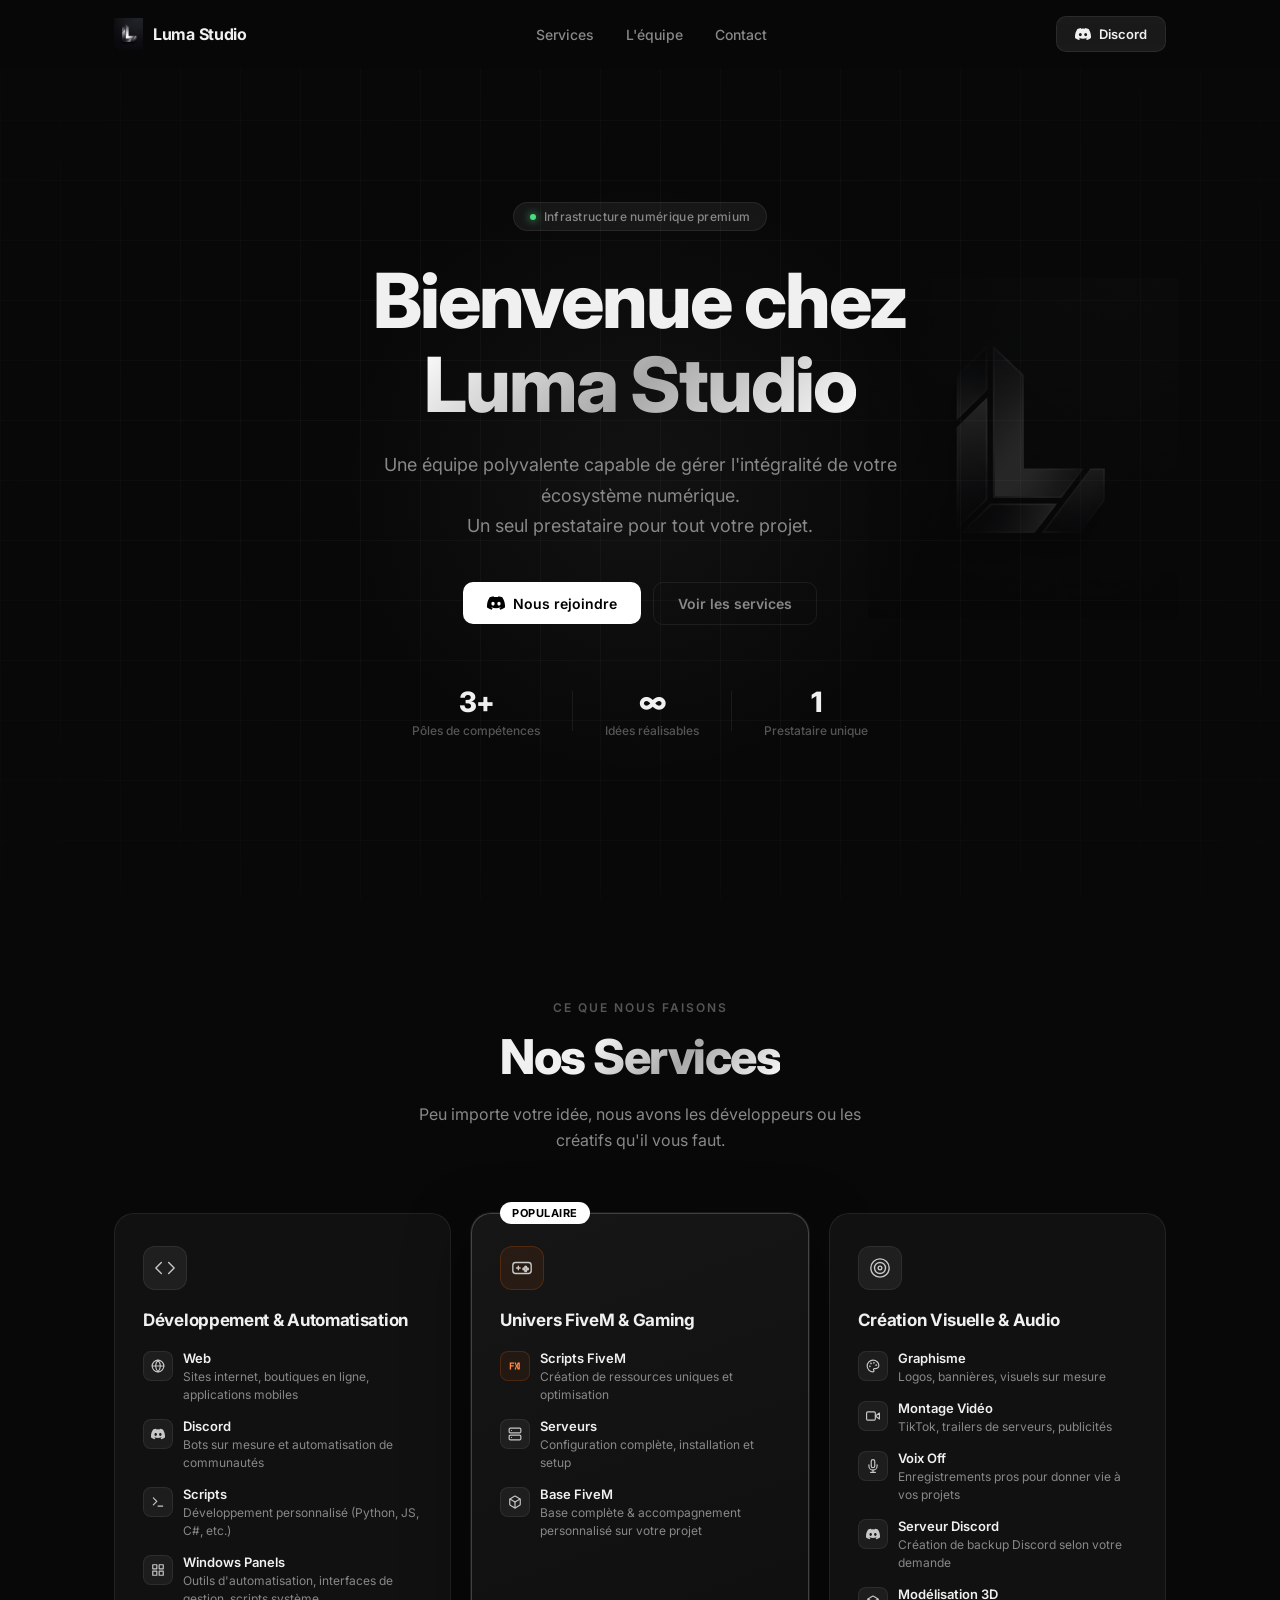
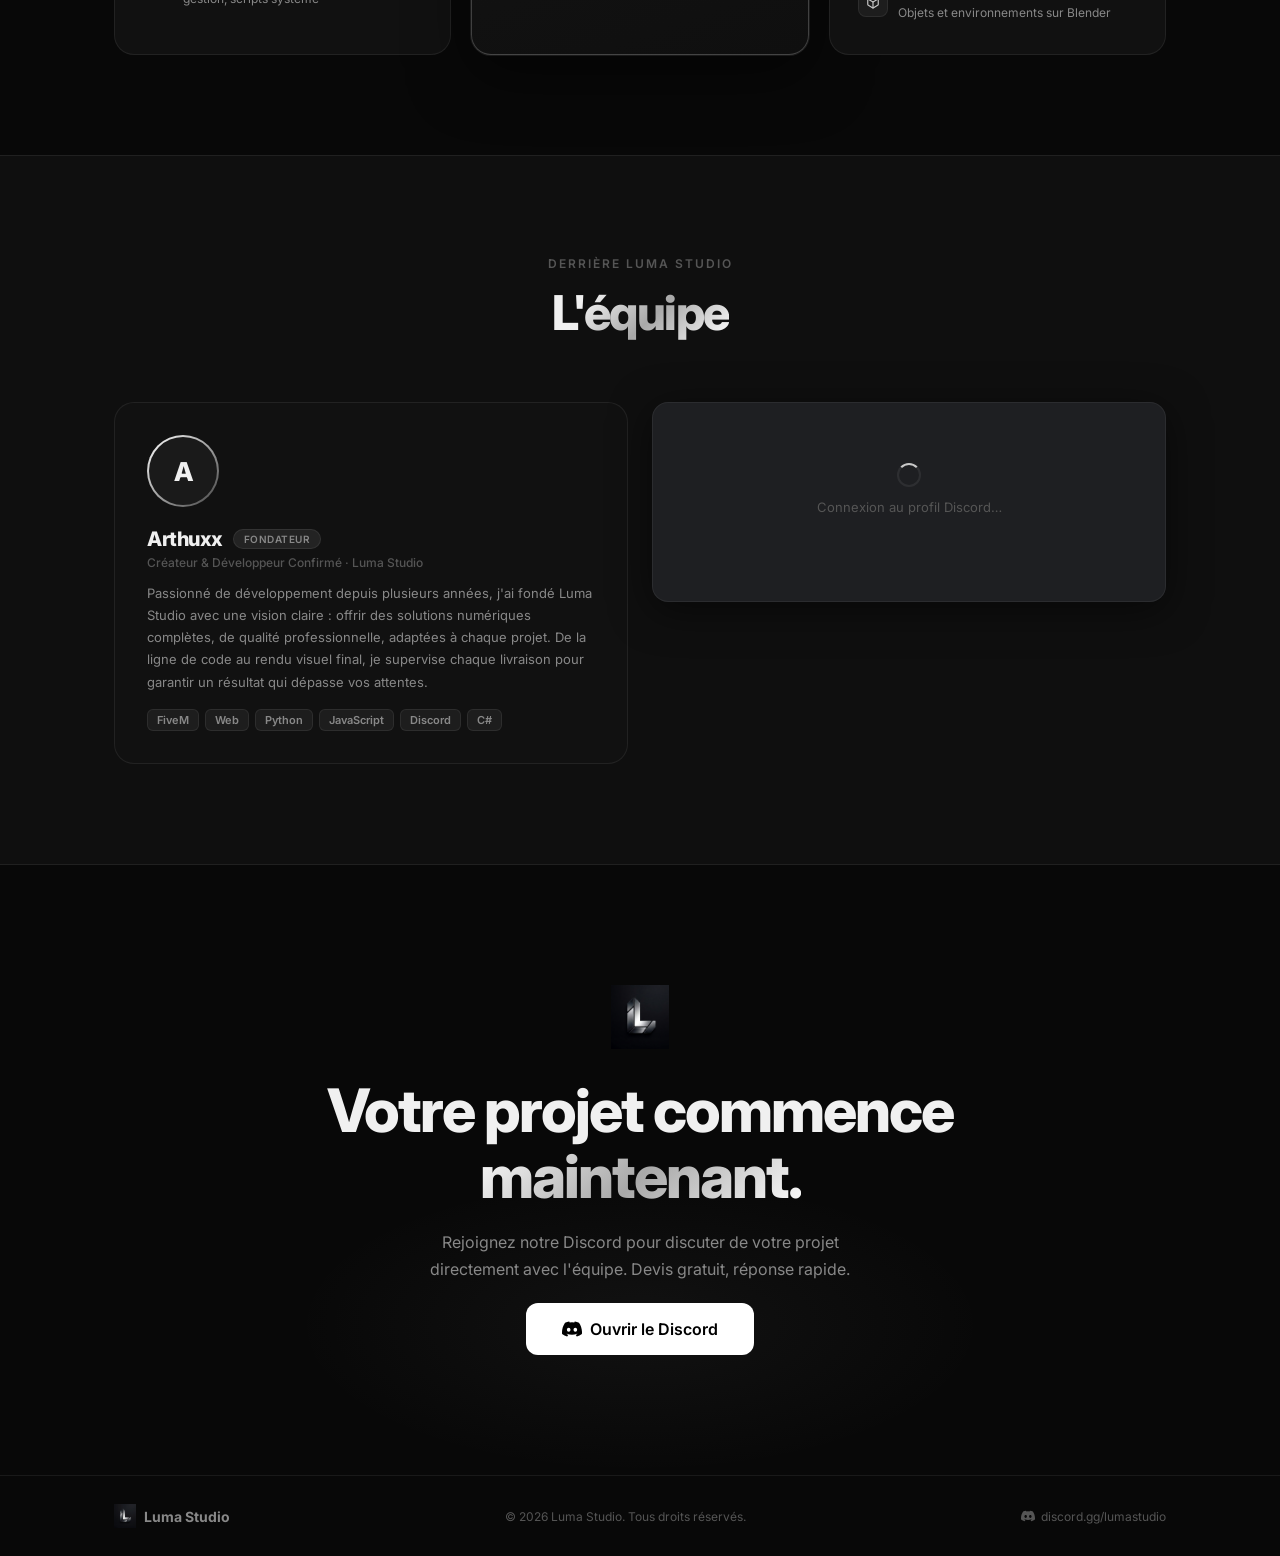
==== commit 153f2aab: "Add avatar deco, guild tag LUMA, activity icon, static banner support" ====
--- a/index.html
+++ b/index.html
@@ -295,6 +295,7 @@
                 <div class="dc-top-row">
                   <div class="dc-avatar-wrap">
                     <img class="dc-avatar" id="dc-avatar" src="" alt="Avatar" />
+                    <img class="dc-avatar-deco" id="dc-avatar-deco" src="" alt="" style="display:none" />
                     <span class="dc-status-ring" id="dc-status-ring">
                       <span class="dc-status-dot" id="dc-status-dot"></span>
                     </span>
@@ -304,7 +305,11 @@
                   </div>
                 </div>
                 <div class="dc-user-info">
-                  <h4 class="dc-username" id="dc-username">Arthuxx</h4>
+                  <div class="dc-username-row">
+                    <h4 class="dc-username" id="dc-username">Arthuxx</h4>
+                    <span class="dc-guild-tag" id="dc-guild-tag" style="display:none"></span>
+                  </div>
+                  <p class="dc-handle" id="dc-handle"></p>
                   <p class="dc-custom-status" id="dc-custom-status"></p>
                 </div>
                 <div class="dc-divider"></div>
--- a/style.css
+++ b/style.css
@@ -207,9 +207,11 @@
 .dc-card-wrap.visible { opacity: 1; transform: translateY(0); }
 
 .dc-card {
-  background: #111; border: 1px solid var(--border);
-  border-radius: 20px; overflow: hidden;
+  background: #1e1f22;
+  border: 1px solid rgba(255,255,255,0.06);
+  border-radius: 16px; overflow: hidden;
   min-height: 200px;
+  box-shadow: 0 8px 40px rgba(0,0,0,0.5);
 }
 
 .dc-card-loading {
@@ -224,60 +226,90 @@
 @keyframes spin { to { transform: rotate(360deg); } }
 
 .dc-banner {
-  height: 80px; width: 100%;
-  background: linear-gradient(135deg, #1a1a2e 0%, #16213e 50%, #0f3460 100%);
-  position: relative;
-}
-.dc-banner.has-bg { background-size: cover; background-position: center; }
-.dc-banner-fallback { width: 100%; height: 100%; background: linear-gradient(135deg, #1a1a1a 0%, #222 100%); }
-
-.dc-body { padding: 0 20px 20px; }
-
-.dc-top-row { display: flex; align-items: flex-end; justify-content: space-between; margin-top: -28px; margin-bottom: 12px; }
-
-.dc-avatar-wrap { position: relative; width: 56px; height: 56px; }
+  height: 120px; width: 100%;
+  background: linear-gradient(135deg, #2c2f33 0%, #23272a 100%);
+  position: relative; flex-shrink: 0;
+}
+
+.dc-body { padding: 0 16px 16px; background: #1e1f22; }
+
+.dc-top-row {
+  display: flex; align-items: flex-end; justify-content: space-between;
+  margin-top: -40px; margin-bottom: 10px;
+}
+
+.dc-avatar-wrap { position: relative; width: 80px; height: 80px; }
 .dc-avatar {
-  width: 56px; height: 56px; border-radius: 50%;
-  border: 3px solid #111; object-fit: cover;
-  background: #1a1a1a;
+  width: 80px; height: 80px; border-radius: 50%;
+  border: 6px solid #1e1f22; object-fit: cover;
+  background: #2b2d31;
 }
 .dc-status-ring {
-  position: absolute; bottom: 1px; right: 1px;
-  width: 16px; height: 16px; border-radius: 50%;
-  background: #111; display: flex; align-items: center; justify-content: center;
+  position: absolute; bottom: 4px; right: 4px;
+  width: 20px; height: 20px; border-radius: 50%;
+  background: #1e1f22; display: flex; align-items: center; justify-content: center;
 }
 .dc-status-dot {
-  width: 10px; height: 10px; border-radius: 50%;
+  width: 12px; height: 12px; border-radius: 50%;
   background: #555; transition: background 0.3s;
 }
-.dc-status-dot.online { background: #23a55a; box-shadow: 0 0 6px #23a55a66; }
-.dc-status-dot.idle { background: #f0b232; box-shadow: 0 0 6px #f0b23266; }
-.dc-status-dot.dnd { background: #f23f43; box-shadow: 0 0 6px #f23f4366; }
-.dc-status-dot.offline { background: #555; }
-
-.dc-live-badge { display: flex; align-items: center; gap: 5px; background: rgba(255,255,255,0.05); border: 1px solid var(--border); border-radius: 100px; padding: 4px 10px; font-size: 10px; font-weight: 700; color: var(--text-dim); letter-spacing: 0.5px; text-transform: uppercase; }
+.dc-status-dot.online { background: #23a55a; box-shadow: 0 0 8px #23a55a88; }
+.dc-status-dot.idle { background: #f0b232; box-shadow: 0 0 8px #f0b23288; }
+.dc-status-dot.dnd { background: #f23f43; box-shadow: 0 0 8px #f23f4388; }
+.dc-status-dot.offline { background: #80848e; }
+
+.dc-live-badge {
+  display: flex; align-items: center; gap: 5px;
+  background: rgba(0,0,0,0.3); border: 1px solid rgba(255,255,255,0.08);
+  border-radius: 100px; padding: 5px 12px;
+  font-size: 10px; font-weight: 700; color: #b5bac1;
+  letter-spacing: 0.5px; text-transform: uppercase;
+}
 .dc-live-dot { width: 5px; height: 5px; border-radius: 50%; background: #f23f43; box-shadow: 0 0 5px #f23f43; animation: pulse 1.5s infinite; }
 
-.dc-username { font-size: 16px; font-weight: 800; letter-spacing: -0.3px; margin-bottom: 2px; }
-.dc-custom-status { font-size: 12px; color: var(--text-muted); min-height: 16px; }
-
-.dc-divider { height: 1px; background: var(--border); margin: 14px 0; }
-
-.dc-section-label { font-size: 10px; font-weight: 700; letter-spacing: 1px; text-transform: uppercase; color: var(--text-dim); margin-bottom: 10px; display: flex; align-items: center; gap: 5px; }
-
+.dc-user-info { margin-bottom: 12px; }
+.dc-username { font-size: 18px; font-weight: 800; color: #f2f3f5; letter-spacing: -0.3px; margin-bottom: 1px; }
+.dc-custom-status { font-size: 13px; color: #b5bac1; min-height: 16px; }
+
+.dc-divider { height: 1px; background: rgba(255,255,255,0.06); margin: 12px 0; }
+
+.dc-section-label {
+  font-size: 11px; font-weight: 700; letter-spacing: 0.8px;
+  text-transform: uppercase; color: #b5bac1;
+  margin-bottom: 8px; display: flex; align-items: center; gap: 5px;
+}
+
+/* Spotify */
 .dc-spotify-inner { display: flex; align-items: center; gap: 10px; }
-.dc-spotify-art { width: 40px; height: 40px; border-radius: 6px; object-fit: cover; flex-shrink: 0; }
-.dc-spotify-song { font-size: 13px; font-weight: 600; color: var(--text); line-height: 1.3; }
-.dc-spotify-artist { font-size: 11px; color: var(--text-muted); margin-top: 2px; }
-.dc-spotify-album { font-size: 10px; color: var(--text-dim); margin-top: 1px; }
-
-.dc-activity-inner { font-size: 13px; }
-.dc-game-name { font-weight: 600; color: var(--text); font-size: 13px; }
-.dc-game-details { font-size: 11px; color: var(--text-muted); margin-top: 2px; }
-.dc-game-state { font-size: 11px; color: var(--text-dim); margin-top: 1px; }
-
-.dc-status-label-row { margin-top: 8px; }
-.dc-status-label { font-size: 11px; font-weight: 600; color: var(--text-dim); }
+.dc-spotify-art { width: 48px; height: 48px; border-radius: 6px; object-fit: cover; flex-shrink: 0; }
+.dc-spotify-song { font-size: 13px; font-weight: 600; color: #f2f3f5; line-height: 1.3; }
+.dc-spotify-artist { font-size: 11px; color: #b5bac1; margin-top: 2px; }
+.dc-spotify-album { font-size: 10px; color: #80848e; margin-top: 1px; }
+
+/* Activity */
+.dc-activity-inner { display: flex; align-items: flex-start; gap: 10px; }
+.dc-activity-img { width: 48px; height: 48px; border-radius: 8px; object-fit: cover; flex-shrink: 0; }
+.dc-activity-icon { width: 48px; height: 48px; border-radius: 8px; background: #2b2d31; flex-shrink: 0; display: flex; align-items: center; justify-content: center; font-size: 24px; }
+.dc-game-name { font-weight: 700; color: #f2f3f5; font-size: 13px; }
+.dc-game-details { font-size: 11px; color: #b5bac1; margin-top: 3px; }
+.dc-game-state { font-size: 11px; color: #80848e; margin-top: 2px; }
+
+/* Avatar decoration overlay */
+.dc-avatar-deco { position: absolute; inset: -8px; width: calc(100% + 16px); height: calc(100% + 16px); pointer-events: none; z-index: 2; }
+
+/* Username row + guild tag */
+.dc-username-row { display: flex; align-items: center; gap: 6px; flex-wrap: wrap; margin-bottom: 2px; }
+.dc-handle { font-size: 11px; color: #80848e; margin-bottom: 4px; }
+.dc-guild-tag {
+  display: inline-flex; align-items: center; gap: 4px;
+  background: #2b2d31; border: 1px solid rgba(255,255,255,0.08);
+  border-radius: 4px; padding: 1px 6px;
+  font-size: 11px; font-weight: 700; color: #b5bac1;
+}
+.dc-guild-icon { width: 12px; height: 12px; border-radius: 2px; }
+
+.dc-status-label-row { margin-top: 4px; }
+.dc-status-label { font-size: 11px; font-weight: 600; color: #80848e; }
 
 /* ===== CTA ===== */
 .cta { position: relative; padding: 120px 24px; text-align: center; overflow: hidden; }
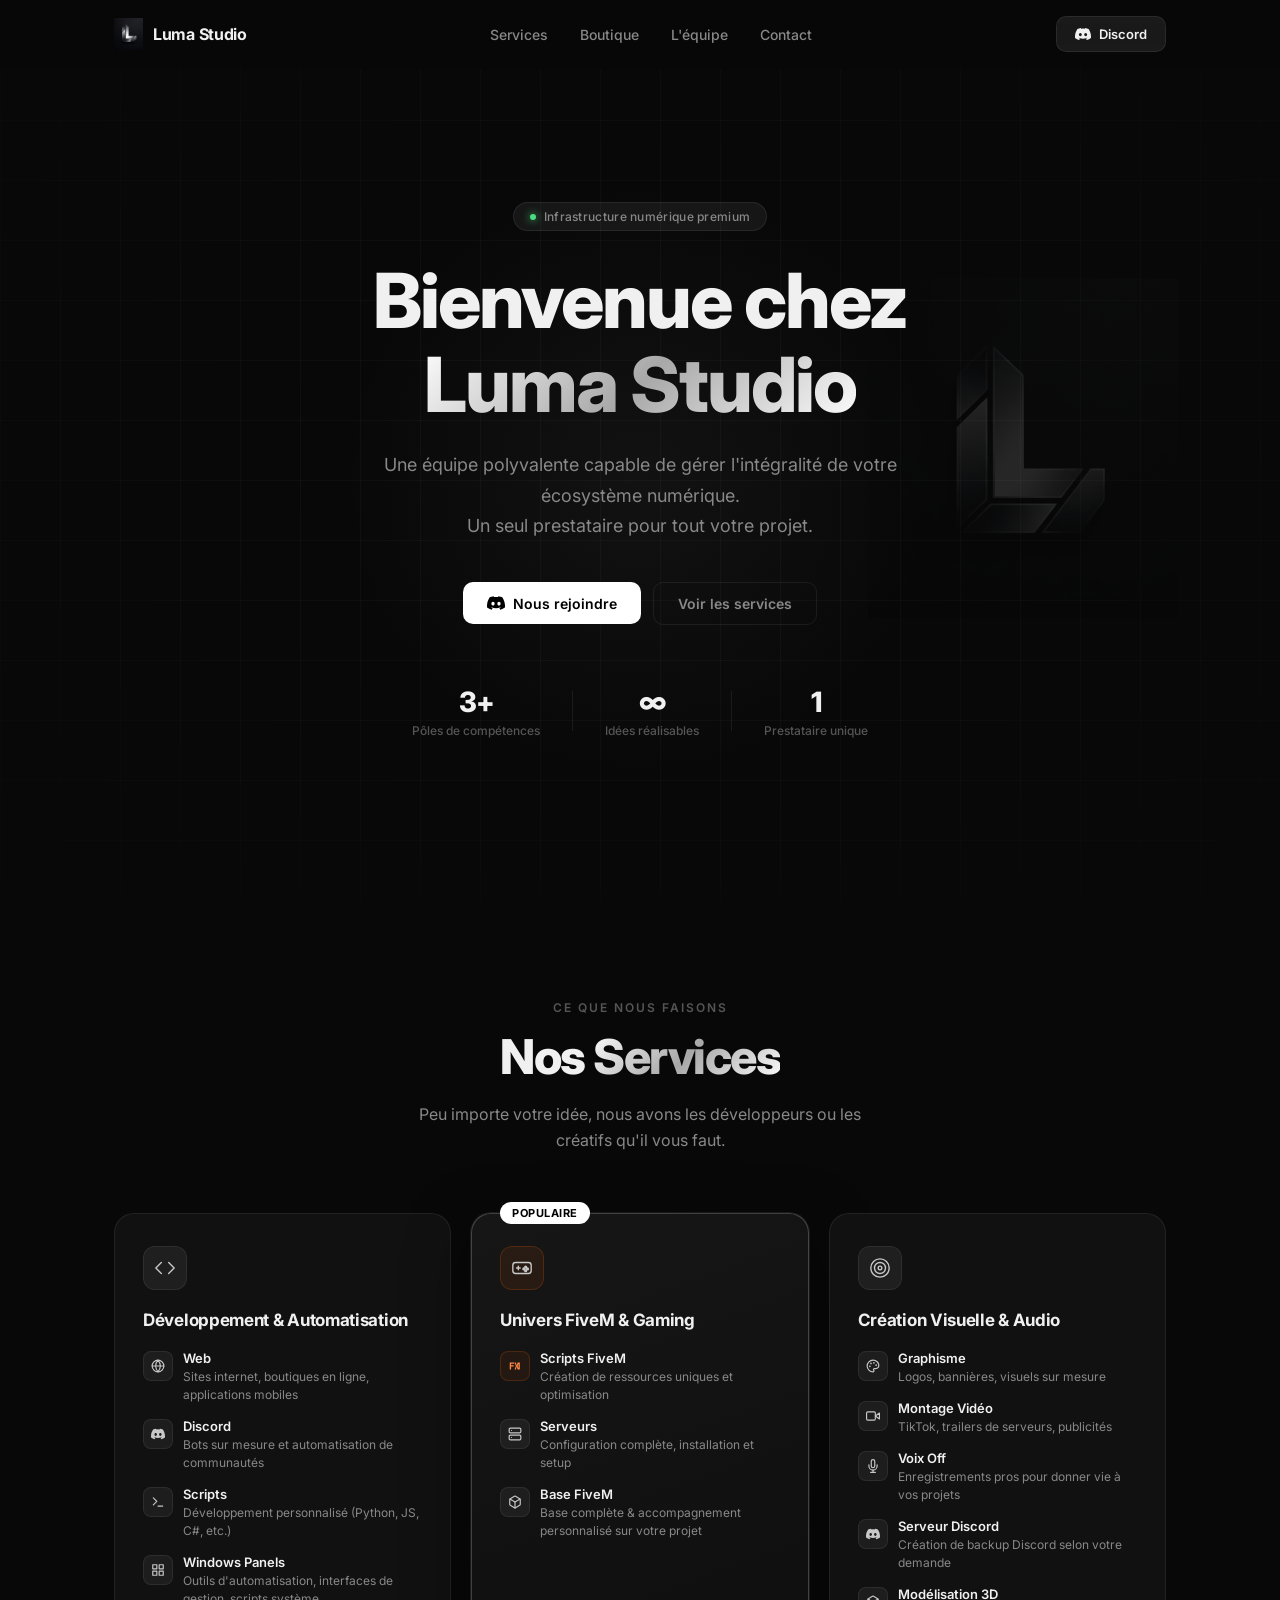
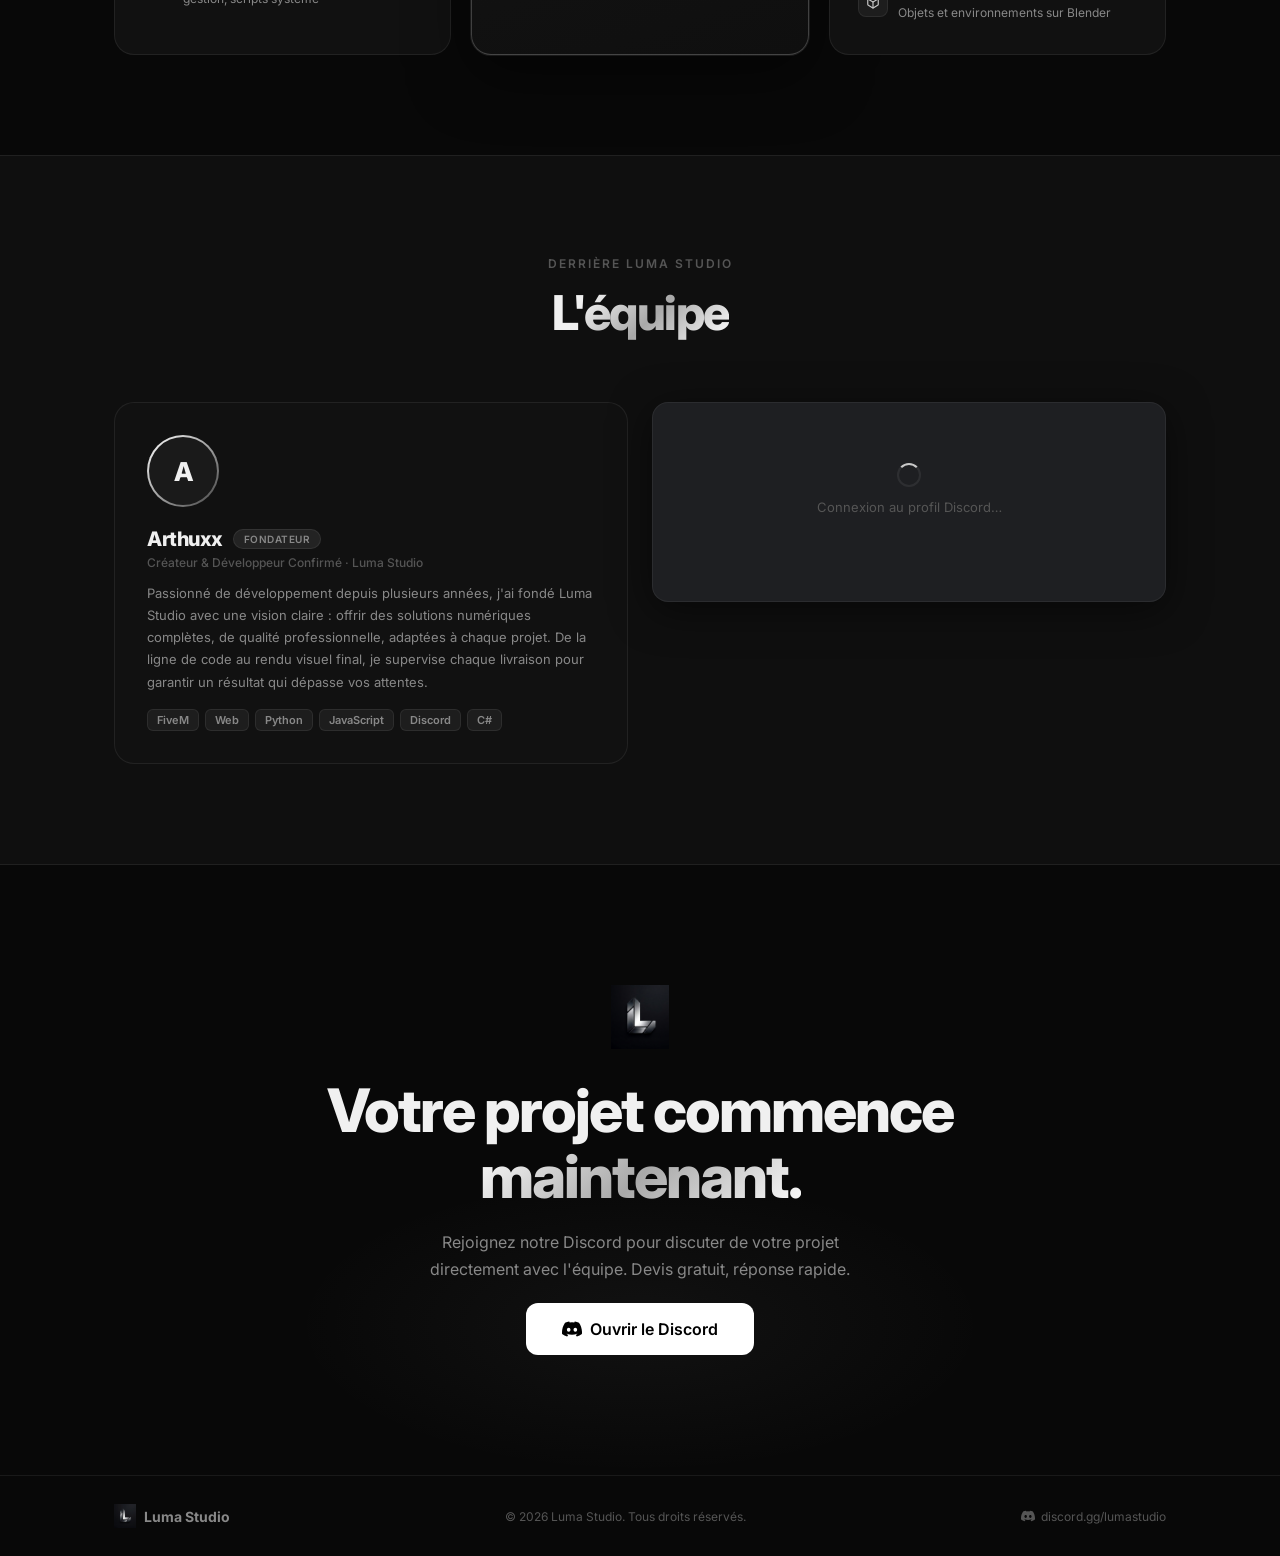
==== commit 54c77ce4: "Add Tebex headless store page Custom storefront (store.html) wired to the Tebex Headless API: catalo" ====
--- a/index.html
+++ b/index.html
@@ -19,6 +19,7 @@
       </div>
       <ul class="nav-links">
         <li><a href="#services">Services</a></li>
+        <li><a href="store.html">Boutique</a></li>
         <li><a href="#founder">L'équipe</a></li>
         <li><a href="#contact">Contact</a></li>
       </ul>
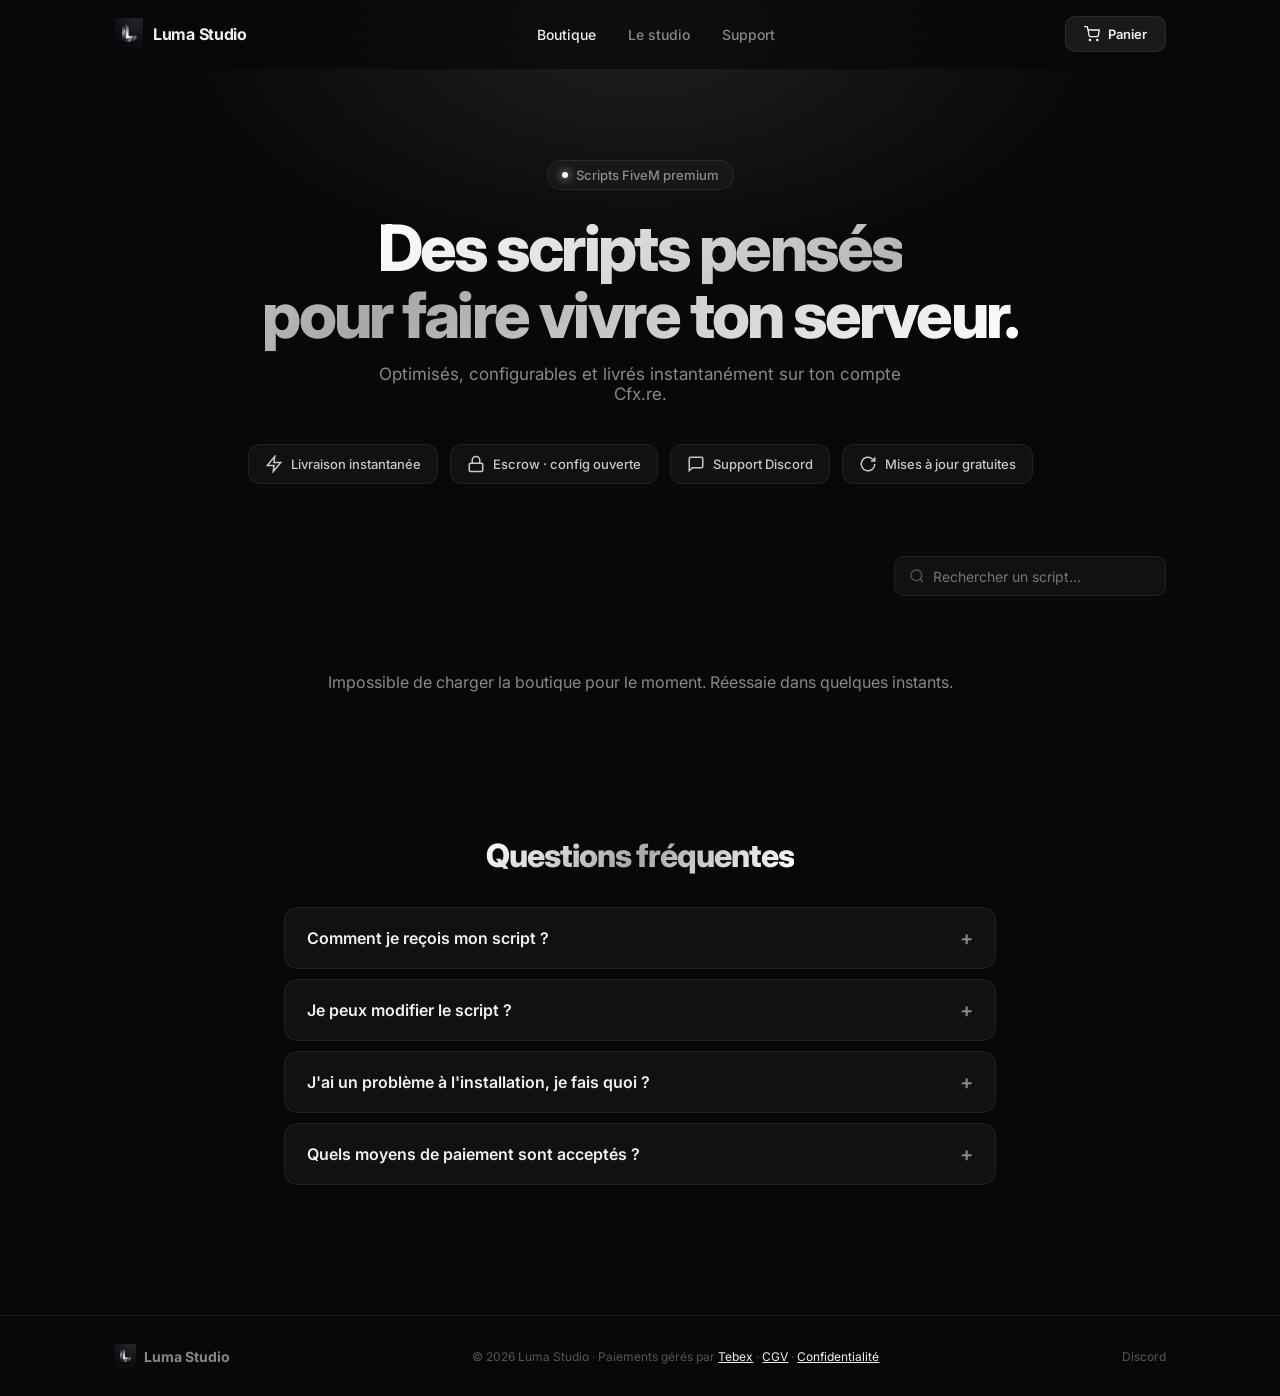
==== commit 7f6f488d: "Make the store the homepage, move showcase to /studio/ Old /store.html and /boutique/ links redirect" ====
--- a/index.html
+++ b/index.html
@@ -3,352 +3,101 @@
 <head>
   <meta charset="UTF-8" />
   <meta name="viewport" content="width=device-width, initial-scale=1.0" />
-  <title>Luma Studio — Infrastructure Numérique</title>
+  <title>Boutique — Luma Studio</title>
+  <meta name="description" content="Scripts FiveM premium par Luma Studio. Livraison instantanée via Cfx.re." />
   <link rel="stylesheet" href="style.css" />
+  <link rel="stylesheet" href="store.css" />
   <link rel="preconnect" href="https://fonts.googleapis.com" />
   <link href="https://fonts.googleapis.com/css2?family=Inter:wght@300;400;500;600;700;800;900&display=swap" rel="stylesheet" />
+  <script src="https://js.tebex.io/v/1.js"></script>
 </head>
-<body>
+<body class="store-page">
 
   <!-- NAV -->
   <nav class="nav" id="nav">
     <div class="nav-inner">
-      <div class="nav-logo">
+      <a href="./" class="nav-logo">
         <img src="assets/logo.png" alt="Luma Studio" class="nav-logo-img logo-blend" />
         <span class="nav-logo-text">Luma Studio</span>
-      </div>
+      </a>
       <ul class="nav-links">
-        <li><a href="#services">Services</a></li>
-        <li><a href="store.html">Boutique</a></li>
-        <li><a href="#founder">L'équipe</a></li>
-        <li><a href="#contact">Contact</a></li>
+        <li><a href="./" class="active">Boutique</a></li>
+        <li><a href="studio/">Le studio</a></li>
+        <li><a href="https://discord.gg/lumastudio" target="_blank">Support</a></li>
       </ul>
-      <a href="https://discord.gg/lumastudio" target="_blank" class="btn btn-nav">
-        <svg width="16" height="16" viewBox="0 0 24 24" fill="currentColor"><path d="M20.317 4.37a19.791 19.791 0 0 0-4.885-1.515.074.074 0 0 0-.079.037c-.21.375-.444.864-.608 1.25a18.27 18.27 0 0 0-5.487 0 12.64 12.64 0 0 0-.617-1.25.077.077 0 0 0-.079-.037A19.736 19.736 0 0 0 3.677 4.37a.07.07 0 0 0-.032.027C.533 9.046-.32 13.58.099 18.057c.002.022.015.043.036.055a19.93 19.93 0 0 0 5.993 3.03.078.078 0 0 0 .084-.028 14.09 14.09 0 0 0 1.226-1.994.076.076 0 0 0-.041-.106 13.107 13.107 0 0 1-1.872-.892.077.077 0 0 1-.008-.128 10.2 10.2 0 0 0 .372-.292.074.074 0 0 1 .077-.01c3.928 1.793 8.18 1.793 12.062 0a.074.074 0 0 1 .078.01c.12.098.246.198.373.292a.077.077 0 0 1-.006.127 12.299 12.299 0 0 1-1.873.892.077.077 0 0 0-.041.107c.36.698.772 1.362 1.225 1.993a.076.076 0 0 0 .084.028 19.839 19.839 0 0 0 6.002-3.03.077.077 0 0 0 .036-.054c.5-5.177-.838-9.674-3.549-13.66a.061.061 0 0 0-.031-.03zM8.02 15.33c-1.183 0-2.157-1.085-2.157-2.419 0-1.333.956-2.419 2.157-2.419 1.21 0 2.176 1.096 2.157 2.42 0 1.333-.956 2.418-2.157 2.418zm7.975 0c-1.183 0-2.157-1.085-2.157-2.419 0-1.333.955-2.419 2.157-2.419 1.21 0 2.176 1.096 2.157 2.42 0 1.333-.946 2.418-2.157 2.418z"/></svg>
-        Discord
-      </a>
+      <button class="btn btn-nav basket-btn" id="basketBtn" aria-label="Panier">
+        <svg width="16" height="16" viewBox="0 0 24 24" fill="none" stroke="currentColor" stroke-width="2" stroke-linecap="round" stroke-linejoin="round"><circle cx="9" cy="21" r="1"/><circle cx="20" cy="21" r="1"/><path d="M1 1h4l2.7 13.4a2 2 0 0 0 2 1.6h9.7a2 2 0 0 0 2-1.6L23 6H6"/></svg>
+        <span>Panier</span>
+        <span class="basket-count" id="basketCount" hidden>0</span>
+      </button>
     </div>
   </nav>
 
   <!-- HERO -->
-  <section class="hero" id="home">
-    <div class="hero-bg">
-      <div class="hero-grid"></div>
-      <div class="hero-glow"></div>
-    </div>
-    <div class="hero-content">
-      <div class="hero-badge">
-        <span class="hero-badge-dot"></span>
-        Infrastructure numérique premium
-      </div>
-      <h1 class="hero-title">
-        Bienvenue chez<br />
-        <span class="gradient-text">Luma Studio</span>
-      </h1>
-      <p class="hero-subtitle">
-        Une équipe polyvalente capable de gérer l'intégralité de votre écosystème numérique.<br />
-        Un seul prestataire pour tout votre projet.
-      </p>
-      <div class="hero-actions">
-        <a href="https://discord.gg/lumastudio" target="_blank" class="btn btn-primary">
-          <svg width="18" height="18" viewBox="0 0 24 24" fill="currentColor"><path d="M20.317 4.37a19.791 19.791 0 0 0-4.885-1.515.074.074 0 0 0-.079.037c-.21.375-.444.864-.608 1.25a18.27 18.27 0 0 0-5.487 0 12.64 12.64 0 0 0-.617-1.25.077.077 0 0 0-.079-.037A19.736 19.736 0 0 0 3.677 4.37a.07.07 0 0 0-.032.027C.533 9.046-.32 13.58.099 18.057c.002.022.015.043.036.055a19.93 19.93 0 0 0 5.993 3.03.078.078 0 0 0 .084-.028 14.09 14.09 0 0 0 1.226-1.994.076.076 0 0 0-.041-.106 13.107 13.107 0 0 1-1.872-.892.077.077 0 0 1-.008-.128 10.2 10.2 0 0 0 .372-.292.074.074 0 0 1 .077-.01c3.928 1.793 8.18 1.793 12.062 0a.074.074 0 0 1 .078.01c.12.098.246.198.373.292a.077.077 0 0 1-.006.127 12.299 12.299 0 0 1-1.873.892.077.077 0 0 0-.041.107c.36.698.772 1.362 1.225 1.993a.076.076 0 0 0 .084.028 19.839 19.839 0 0 0 6.002-3.03.077.077 0 0 0 .036-.054c.5-5.177-.838-9.674-3.549-13.66a.061.061 0 0 0-.031-.03zM8.02 15.33c-1.183 0-2.157-1.085-2.157-2.419 0-1.333.956-2.419 2.157-2.419 1.21 0 2.176 1.096 2.157 2.42 0 1.333-.956 2.418-2.157 2.418zm7.975 0c-1.183 0-2.157-1.085-2.157-2.419 0-1.333.955-2.419 2.157-2.419 1.21 0 2.176 1.096 2.157 2.42 0 1.333-.946 2.418-2.157 2.418z"/></svg>
-          Nous rejoindre
-        </a>
-        <a href="#services" class="btn btn-ghost">Voir les services</a>
-      </div>
-      <div class="hero-stats">
-        <div class="stat">
-          <span class="stat-num">3+</span>
-          <span class="stat-label">Pôles de compétences</span>
+  <header class="store-hero">
+    <div class="store-hero-glow"></div>
+    <div class="container">
+      <span class="store-eyebrow"><span class="dot"></span> Scripts FiveM premium</span>
+      <h1 class="store-title"><span class="gradient-text">Des scripts pensés<br>pour faire vivre ton serveur.</span></h1>
+      <p class="store-sub">Optimisés, configurables et livrés instantanément sur ton compte Cfx.re.</p>
+      <div class="store-perks">
+        <div class="perk">
+          <svg width="18" height="18" viewBox="0 0 24 24" fill="none" stroke="currentColor" stroke-width="2"><path d="M13 2 3 14h9l-1 8 10-12h-9l1-8z"/></svg>
+          <span>Livraison instantanée</span>
         </div>
-        <div class="stat-divider"></div>
-        <div class="stat">
-          <span class="stat-num">∞</span>
-          <span class="stat-label">Idées réalisables</span>
+        <div class="perk">
+          <svg width="18" height="18" viewBox="0 0 24 24" fill="none" stroke="currentColor" stroke-width="2"><rect x="3" y="11" width="18" height="11" rx="2"/><path d="M7 11V7a5 5 0 0 1 10 0v4"/></svg>
+          <span>Escrow · config ouverte</span>
         </div>
-        <div class="stat-divider"></div>
-        <div class="stat">
-          <span class="stat-num">1</span>
-          <span class="stat-label">Prestataire unique</span>
+        <div class="perk">
+          <svg width="18" height="18" viewBox="0 0 24 24" fill="none" stroke="currentColor" stroke-width="2"><path d="M21 15a2 2 0 0 1-2 2H7l-4 4V5a2 2 0 0 1 2-2h14a2 2 0 0 1 2 2z"/></svg>
+          <span>Support Discord</span>
+        </div>
+        <div class="perk">
+          <svg width="18" height="18" viewBox="0 0 24 24" fill="none" stroke="currentColor" stroke-width="2"><path d="M21 12a9 9 0 1 1-3-6.7L21 8"/><path d="M21 3v5h-5"/></svg>
+          <span>Mises à jour gratuites</span>
         </div>
       </div>
     </div>
-    <div class="hero-logo-float">
-      <img src="assets/logo.png" alt="" class="hero-logo-img logo-blend" />
-    </div>
-  </section>
+  </header>
 
-  <!-- SERVICES -->
-  <section class="services" id="services">
-    <div class="container">
-      <div class="section-header">
-        <p class="section-tag">Ce que nous faisons</p>
-        <h2 class="section-title">Nos <span class="gradient-text">Services</span></h2>
-        <p class="section-desc">Peu importe votre idée, nous avons les développeurs ou les créatifs qu'il vous faut.</p>
-      </div>
-
-      <div class="services-grid">
-
-        <!-- Pôle 1 — Dev -->
-        <div class="service-card" data-delay="0">
-          <div class="service-icon-wrap">
-            <svg class="service-icon" viewBox="0 0 24 24" fill="none" stroke="currentColor" stroke-width="1.5" stroke-linecap="round" stroke-linejoin="round">
-              <polyline points="16 18 22 12 16 6"/><polyline points="8 6 2 12 8 18"/>
-            </svg>
-          </div>
-          <h3 class="service-title">Développement & Automatisation</h3>
-          <ul class="service-list">
-            <li>
-              <span class="svc-icon">
-                <svg viewBox="0 0 24 24" fill="none" stroke="currentColor" stroke-width="2" stroke-linecap="round" stroke-linejoin="round"><circle cx="12" cy="12" r="10"/><line x1="2" y1="12" x2="22" y2="12"/><path d="M12 2a15.3 15.3 0 0 1 4 10 15.3 15.3 0 0 1-4 10 15.3 15.3 0 0 1-4-10 15.3 15.3 0 0 1 4-10z"/></svg>
-              </span>
-              <div>
-                <strong>Web</strong>
-                <p>Sites internet, boutiques en ligne, applications mobiles</p>
-              </div>
-            </li>
-            <li>
-              <span class="svc-icon">
-                <svg viewBox="0 0 24 24" fill="currentColor"><path d="M20.317 4.37a19.791 19.791 0 0 0-4.885-1.515.074.074 0 0 0-.079.037c-.21.375-.444.864-.608 1.25a18.27 18.27 0 0 0-5.487 0 12.64 12.64 0 0 0-.617-1.25.077.077 0 0 0-.079-.037A19.736 19.736 0 0 0 3.677 4.37a.07.07 0 0 0-.032.027C.533 9.046-.32 13.58.099 18.057c.002.022.015.043.036.055a19.93 19.93 0 0 0 5.993 3.03.078.078 0 0 0 .084-.028 14.09 14.09 0 0 0 1.226-1.994.076.076 0 0 0-.041-.106 13.107 13.107 0 0 1-1.872-.892.077.077 0 0 1-.008-.128 10.2 10.2 0 0 0 .372-.292.074.074 0 0 1 .077-.01c3.928 1.793 8.18 1.793 12.062 0a.074.074 0 0 1 .078.01c.12.098.246.198.373.292a.077.077 0 0 1-.006.127 12.299 12.299 0 0 1-1.873.892.077.077 0 0 0-.041.107c.36.698.772 1.362 1.225 1.993a.076.076 0 0 0 .084.028 19.839 19.839 0 0 0 6.002-3.03.077.077 0 0 0 .036-.054c.5-5.177-.838-9.674-3.549-13.66a.061.061 0 0 0-.031-.03zM8.02 15.33c-1.183 0-2.157-1.085-2.157-2.419 0-1.333.956-2.419 2.157-2.419 1.21 0 2.176 1.096 2.157 2.42 0 1.333-.956 2.418-2.157 2.418zm7.975 0c-1.183 0-2.157-1.085-2.157-2.419 0-1.333.955-2.419 2.157-2.419 1.21 0 2.176 1.096 2.157 2.42 0 1.333-.946 2.418-2.157 2.418z"/></svg>
-              </span>
-              <div>
-                <strong>Discord</strong>
-                <p>Bots sur mesure et automatisation de communautés</p>
-              </div>
-            </li>
-            <li>
-              <span class="svc-icon">
-                <svg viewBox="0 0 24 24" fill="none" stroke="currentColor" stroke-width="2" stroke-linecap="round" stroke-linejoin="round"><polyline points="4 17 10 11 4 5"/><line x1="12" y1="19" x2="20" y2="19"/></svg>
-              </span>
-              <div>
-                <strong>Scripts</strong>
-                <p>Développement personnalisé (Python, JS, C#, etc.)</p>
-              </div>
-            </li>
-            <li>
-              <span class="svc-icon">
-                <svg viewBox="0 0 24 24" fill="none" stroke="currentColor" stroke-width="2" stroke-linecap="round" stroke-linejoin="round"><rect x="3" y="3" width="7" height="7"/><rect x="14" y="3" width="7" height="7"/><rect x="14" y="14" width="7" height="7"/><rect x="3" y="14" width="7" height="7"/></svg>
-              </span>
-              <div>
-                <strong>Windows Panels</strong>
-                <p>Outils d'automatisation, interfaces de gestion, scripts système</p>
-              </div>
-            </li>
-          </ul>
-        </div>
-
-        <!-- Pôle 2 — FiveM -->
-        <div class="service-card featured" data-delay="100">
-          <div class="service-featured-badge">Populaire</div>
-          <div class="service-icon-wrap service-icon-fivem">
-            <svg class="service-icon" viewBox="0 0 24 24" fill="none" stroke="currentColor" stroke-width="1.5" stroke-linecap="round" stroke-linejoin="round">
-              <rect x="2" y="6" width="20" height="12" rx="3"/>
-              <line x1="6" y1="12" x2="10" y2="12"/><line x1="8" y1="10" x2="8" y2="14"/>
-              <circle cx="16" cy="11" r="1" fill="currentColor"/><circle cx="18" cy="13" r="1" fill="currentColor"/>
-              <circle cx="14" cy="13" r="1" fill="currentColor"/><circle cx="16" cy="15" r="1" fill="currentColor"/>
-            </svg>
-          </div>
-          <h3 class="service-title">Univers FiveM & Gaming</h3>
-          <ul class="service-list">
-            <li>
-              <span class="svc-icon svc-icon-fivem">
-                <svg viewBox="0 0 32 32" fill="currentColor" xmlns="http://www.w3.org/2000/svg">
-                  <path d="M4 8h10v3H7v3h6v3H7v7H4V8zm11 0h3l2 7 2-7h3l-3 8 3 8h-3l-2-7-2 7h-3l3-8-3-8zm9 0h3v16h-3V8z"/>
-                </svg>
-              </span>
-              <div>
-                <strong>Scripts FiveM</strong>
-                <p>Création de ressources uniques et optimisation</p>
-              </div>
-            </li>
-            <li>
-              <span class="svc-icon">
-                <svg viewBox="0 0 24 24" fill="none" stroke="currentColor" stroke-width="2" stroke-linecap="round" stroke-linejoin="round"><rect x="2" y="2" width="20" height="8" rx="2"/><rect x="2" y="14" width="20" height="8" rx="2"/><line x1="6" y1="6" x2="6.01" y2="6"/><line x1="6" y1="18" x2="6.01" y2="18"/></svg>
-              </span>
-              <div>
-                <strong>Serveurs</strong>
-                <p>Configuration complète, installation et setup</p>
-              </div>
-            </li>
-            <li>
-              <span class="svc-icon">
-                <svg viewBox="0 0 24 24" fill="none" stroke="currentColor" stroke-width="2" stroke-linecap="round" stroke-linejoin="round"><path d="M21 16V8a2 2 0 0 0-1-1.73l-7-4a2 2 0 0 0-2 0l-7 4A2 2 0 0 0 3 8v8a2 2 0 0 0 1 1.73l7 4a2 2 0 0 0 2 0l7-4A2 2 0 0 0 21 16z"/><polyline points="3.27 6.96 12 12.01 20.73 6.96"/><line x1="12" y1="22.08" x2="12" y2="12"/></svg>
-              </span>
-              <div>
-                <strong>Base FiveM</strong>
-                <p>Base complète & accompagnement personnalisé sur votre projet</p>
-              </div>
-            </li>
-          </ul>
-        </div>
-
-        <!-- Pôle 3 — Visuel -->
-        <div class="service-card" data-delay="200">
-          <div class="service-icon-wrap">
-            <svg class="service-icon" viewBox="0 0 24 24" fill="none" stroke="currentColor" stroke-width="1.5" stroke-linecap="round" stroke-linejoin="round">
-              <circle cx="12" cy="12" r="10"/><circle cx="12" cy="12" r="6"/><circle cx="12" cy="12" r="2"/>
-            </svg>
-          </div>
-          <h3 class="service-title">Création Visuelle & Audio</h3>
-          <ul class="service-list">
-            <li>
-              <span class="svc-icon">
-                <svg viewBox="0 0 24 24" fill="none" stroke="currentColor" stroke-width="2" stroke-linecap="round" stroke-linejoin="round"><circle cx="13.5" cy="6.5" r=".5" fill="currentColor"/><circle cx="17.5" cy="10.5" r=".5" fill="currentColor"/><circle cx="8.5" cy="7.5" r=".5" fill="currentColor"/><circle cx="6.5" cy="12.5" r=".5" fill="currentColor"/><path d="M12 2C6.5 2 2 6.5 2 12s4.5 10 10 10c.926 0 1.648-.746 1.648-1.688 0-.437-.18-.835-.437-1.125-.29-.289-.438-.652-.438-1.125a1.64 1.64 0 0 1 1.668-1.668h1.996c3.051 0 5.555-2.503 5.555-5.554C21.965 6.012 17.461 2 12 2z"/></svg>
-              </span>
-              <div>
-                <strong>Graphisme</strong>
-                <p>Logos, bannières, visuels sur mesure</p>
-              </div>
-            </li>
-            <li>
-              <span class="svc-icon">
-                <svg viewBox="0 0 24 24" fill="none" stroke="currentColor" stroke-width="2" stroke-linecap="round" stroke-linejoin="round"><polygon points="23 7 16 12 23 17 23 7"/><rect x="1" y="5" width="15" height="14" rx="2"/></svg>
-              </span>
-              <div>
-                <strong>Montage Vidéo</strong>
-                <p>TikTok, trailers de serveurs, publicités</p>
-              </div>
-            </li>
-            <li>
-              <span class="svc-icon">
-                <svg viewBox="0 0 24 24" fill="none" stroke="currentColor" stroke-width="2" stroke-linecap="round" stroke-linejoin="round"><path d="M12 1a3 3 0 0 0-3 3v8a3 3 0 0 0 6 0V4a3 3 0 0 0-3-3z"/><path d="M19 10v2a7 7 0 0 1-14 0v-2"/><line x1="12" y1="19" x2="12" y2="23"/><line x1="8" y1="23" x2="16" y2="23"/></svg>
-              </span>
-              <div>
-                <strong>Voix Off</strong>
-                <p>Enregistrements pros pour donner vie à vos projets</p>
-              </div>
-            </li>
-            <li>
-              <span class="svc-icon">
-                <svg viewBox="0 0 24 24" fill="currentColor"><path d="M20.317 4.37a19.791 19.791 0 0 0-4.885-1.515.074.074 0 0 0-.079.037c-.21.375-.444.864-.608 1.25a18.27 18.27 0 0 0-5.487 0 12.64 12.64 0 0 0-.617-1.25.077.077 0 0 0-.079-.037A19.736 19.736 0 0 0 3.677 4.37a.07.07 0 0 0-.032.027C.533 9.046-.32 13.58.099 18.057c.002.022.015.043.036.055a19.93 19.93 0 0 0 5.993 3.03.078.078 0 0 0 .084-.028 14.09 14.09 0 0 0 1.226-1.994.076.076 0 0 0-.041-.106 13.107 13.107 0 0 1-1.872-.892.077.077 0 0 1-.008-.128 10.2 10.2 0 0 0 .372-.292.074.074 0 0 1 .077-.01c3.928 1.793 8.18 1.793 12.062 0a.074.074 0 0 1 .078.01c.12.098.246.198.373.292a.077.077 0 0 1-.006.127 12.299 12.299 0 0 1-1.873.892.077.077 0 0 0-.041.107c.36.698.772 1.362 1.225 1.993a.076.076 0 0 0 .084.028 19.839 19.839 0 0 0 6.002-3.03.077.077 0 0 0 .036-.054c.5-5.177-.838-9.674-3.549-13.66a.061.061 0 0 0-.031-.03zM8.02 15.33c-1.183 0-2.157-1.085-2.157-2.419 0-1.333.956-2.419 2.157-2.419 1.21 0 2.176 1.096 2.157 2.42 0 1.333-.956 2.418-2.157 2.418zm7.975 0c-1.183 0-2.157-1.085-2.157-2.419 0-1.333.955-2.419 2.157-2.419 1.21 0 2.176 1.096 2.157 2.42 0 1.333-.946 2.418-2.157 2.418z"/></svg>
-              </span>
-              <div>
-                <strong>Serveur Discord</strong>
-                <p>Création de backup Discord selon votre demande</p>
-              </div>
-            </li>
-            <li>
-              <span class="svc-icon">
-                <svg viewBox="0 0 24 24" fill="none" stroke="currentColor" stroke-width="2" stroke-linecap="round" stroke-linejoin="round"><path d="M21 16V8a2 2 0 0 0-1-1.73l-7-4a2 2 0 0 0-2 0l-7 4A2 2 0 0 0 3 8v8a2 2 0 0 0 1 1.73l7 4a2 2 0 0 0 2 0l7-4A2 2 0 0 0 21 16z"/><polyline points="3.27 6.96 12 12.01 20.73 6.96"/><line x1="12" y1="22.08" x2="12" y2="12"/></svg>
-              </span>
-              <div>
-                <strong>Modélisation 3D</strong>
-                <p>Objets et environnements sur Blender</p>
-              </div>
-            </li>
-          </ul>
-        </div>
-
+  <!-- CATALOGUE -->
+  <main class="container store-main">
+    <div class="store-toolbar">
+      <div class="cat-pills" id="catPills"></div>
+      <div class="store-search">
+        <svg width="16" height="16" viewBox="0 0 24 24" fill="none" stroke="currentColor" stroke-width="2"><circle cx="11" cy="11" r="8"/><path d="m21 21-4.3-4.3"/></svg>
+        <input type="search" id="searchInput" placeholder="Rechercher un script…" />
       </div>
     </div>
-  </section>
 
-  <!-- FOUNDER -->
-  <section class="founder" id="founder">
-    <div class="container">
-      <div class="section-header">
-        <p class="section-tag">Derrière Luma Studio</p>
-        <h2 class="section-title">L'<span class="gradient-text">équipe</span></h2>
-      </div>
-      <div class="founder-cards">
+    <div class="product-grid" id="productGrid">
+      <div class="product-card skeleton"></div>
+      <div class="product-card skeleton"></div>
+      <div class="product-card skeleton"></div>
+    </div>
+    <p class="store-empty" id="storeEmpty" hidden>Aucun script ne correspond à ta recherche.</p>
+  </main>
 
-        <!-- Carte statique -->
-        <div class="founder-card" data-reveal>
-          <div class="founder-avatar-ring">
-            <div class="founder-avatar">
-              <span class="founder-avatar-initials">A</span>
-            </div>
-          </div>
-          <div class="founder-info">
-            <div class="founder-name-row">
-              <h3 class="founder-name">Arthuxx</h3>
-              <span class="founder-badge">Fondateur</span>
-            </div>
-            <p class="founder-role">Créateur & Développeur Confirmé · Luma Studio</p>
-            <p class="founder-bio">
-              Passionné de développement depuis plusieurs années, j'ai fondé Luma Studio avec une vision claire :
-              offrir des solutions numériques complètes, de qualité professionnelle, adaptées à chaque projet.
-              De la ligne de code au rendu visuel final, je supervise chaque livraison pour garantir un résultat qui dépasse vos attentes.
-            </p>
-            <div class="founder-tags">
-              <span class="tag">FiveM</span>
-              <span class="tag">Web</span>
-              <span class="tag">Python</span>
-              <span class="tag">JavaScript</span>
-              <span class="tag">Discord</span>
-              <span class="tag">C#</span>
-            </div>
-          </div>
-        </div>
-
-        <!-- Carte Discord en direct -->
-        <div class="dc-card-wrap" data-reveal>
-          <div class="dc-card" id="dc-card">
-            <div class="dc-card-loading" id="dc-loading">
-              <div class="dc-spinner"></div>
-              <p>Connexion au profil Discord…</p>
-            </div>
-            <div class="dc-card-content" id="dc-content" style="display:none">
-              <div class="dc-banner" id="dc-banner">
-                <div class="dc-banner-fallback"></div>
-              </div>
-              <div class="dc-body">
-                <div class="dc-top-row">
-                  <div class="dc-avatar-wrap">
-                    <img class="dc-avatar" id="dc-avatar" src="" alt="Avatar" />
-                    <img class="dc-avatar-deco" id="dc-avatar-deco" src="" alt="" style="display:none" />
-                    <span class="dc-status-ring" id="dc-status-ring">
-                      <span class="dc-status-dot" id="dc-status-dot"></span>
-                    </span>
-                  </div>
-                  <div class="dc-live-badge">
-                    <span class="dc-live-dot"></span> En direct
-                  </div>
-                </div>
-                <div class="dc-user-info">
-                  <div class="dc-username-row">
-                    <h4 class="dc-username" id="dc-username">Arthuxx</h4>
-                    <span class="dc-guild-tag" id="dc-guild-tag" style="display:none"></span>
-                  </div>
-                  <p class="dc-handle" id="dc-handle"></p>
-                  <p class="dc-custom-status" id="dc-custom-status"></p>
-                </div>
-                <div class="dc-divider"></div>
-                <div class="dc-spotify" id="dc-spotify" style="display:none">
-                  <p class="dc-section-label">
-                    <svg width="11" height="11" viewBox="0 0 24 24" fill="#1DB954"><path d="M12 0C5.4 0 0 5.4 0 12s5.4 12 12 12 12-5.4 12-12S18.66 0 12 0zm5.521 17.34c-.24.359-.66.48-1.021.24-2.82-1.74-6.36-2.101-10.561-1.141-.418.122-.779-.179-.899-.539-.12-.421.18-.78.54-.9 4.56-1.021 8.52-.6 11.64 1.32.42.18.479.659.301 1.02zm1.44-3.3c-.301.42-.841.6-1.262.3-3.239-1.98-8.159-2.58-11.939-1.38-.479.12-1.02-.12-1.14-.6-.12-.48.12-1.021.6-1.141C9.6 9.9 15 10.561 18.72 12.84c.361.181.54.78.241 1.2zm.12-3.36C15.24 8.4 8.82 8.16 5.16 9.301c-.6.179-1.2-.181-1.38-.721-.18-.601.18-1.2.72-1.381 4.26-1.26 11.28-1.02 15.721 1.621.539.3.719 1.02.419 1.56-.299.421-1.02.599-1.559.3z"/></svg>
-                    ÉCOUTE SUR SPOTIFY
-                  </p>
-                  <div class="dc-spotify-inner" id="dc-spotify-inner"></div>
-                </div>
-                <div class="dc-activity" id="dc-activity" style="display:none">
-                  <p class="dc-section-label">ACTIVITÉ EN COURS</p>
-                  <div class="dc-activity-inner" id="dc-activity-inner"></div>
-                </div>
-                <div class="dc-status-label-row" id="dc-status-row">
-                  <span class="dc-status-label" id="dc-status-label">Hors ligne</span>
-                </div>
-              </div>
-            </div>
-          </div>
-        </div>
-
-      </div>
-    </div>
-  </section>
-
-  <!-- CTA -->
-  <section class="cta" id="contact">
-    <div class="cta-glow"></div>
-    <div class="container cta-inner">
-      <img src="assets/logo.png" alt="Luma Studio" class="cta-logo logo-blend" />
-      <h2 class="cta-title">Votre projet commence<br /><span class="gradient-text">maintenant.</span></h2>
-      <p class="cta-desc">Rejoignez notre Discord pour discuter de votre projet directement avec l'équipe. Devis gratuit, réponse rapide.</p>
-      <a href="https://discord.gg/lumastudio" target="_blank" class="btn btn-primary btn-large">
-        <svg width="20" height="20" viewBox="0 0 24 24" fill="currentColor"><path d="M20.317 4.37a19.791 19.791 0 0 0-4.885-1.515.074.074 0 0 0-.079.037c-.21.375-.444.864-.608 1.25a18.27 18.27 0 0 0-5.487 0 12.64 12.64 0 0 0-.617-1.25.077.077 0 0 0-.079-.037A19.736 19.736 0 0 0 3.677 4.37a.07.07 0 0 0-.032.027C.533 9.046-.32 13.58.099 18.057c.002.022.015.043.036.055a19.93 19.93 0 0 0 5.993 3.03.078.078 0 0 0 .084-.028 14.09 14.09 0 0 0 1.226-1.994.076.076 0 0 0-.041-.106 13.107 13.107 0 0 1-1.872-.892.077.077 0 0 1-.008-.128 10.2 10.2 0 0 0 .372-.292.074.074 0 0 1 .077-.01c3.928 1.793 8.18 1.793 12.062 0a.074.074 0 0 1 .078.01c.12.098.246.198.373.292a.077.077 0 0 1-.006.127 12.299 12.299 0 0 1-1.873.892.077.077 0 0 0-.041.107c.36.698.772 1.362 1.225 1.993a.076.076 0 0 0 .084.028 19.839 19.839 0 0 0 6.002-3.03.077.077 0 0 0 .036-.054c.5-5.177-.838-9.674-3.549-13.66a.061.061 0 0 0-.031-.03zM8.02 15.33c-1.183 0-2.157-1.085-2.157-2.419 0-1.333.956-2.419 2.157-2.419 1.21 0 2.176 1.096 2.157 2.42 0 1.333-.956 2.418-2.157 2.418zm7.975 0c-1.183 0-2.157-1.085-2.157-2.419 0-1.333.955-2.419 2.157-2.419 1.21 0 2.176 1.096 2.157 2.42 0 1.333-.946 2.418-2.157 2.418z"/></svg>
-        Ouvrir le Discord
-      </a>
-    </div>
+  <!-- FAQ -->
+  <section class="container store-faq">
+    <h2 class="faq-title"><span class="gradient-text">Questions fréquentes</span></h2>
+    <details class="faq-item">
+      <summary>Comment je reçois mon script ?</summary>
+      <p>Tu te connectes avec ton compte Cfx.re au moment de l'achat. Le script apparaît ensuite automatiquement dans ton portail <a href="https://portal.cfx.re/assets/granted-assets" target="_blank">portal.cfx.re</a>, dans "Granted Assets".</p>
+    </details>
+    <details class="faq-item">
+      <summary>Je peux modifier le script ?</summary>
+      <p>Les scripts sont protégés par l'Asset Escrow de Cfx.re. Le fichier de configuration reste ouvert : tu peux tout régler (textes, prix, positions, options…).</p>
+    </details>
+    <details class="faq-item">
+      <summary>J'ai un problème à l'installation, je fais quoi ?</summary>
+      <p>Chaque script est livré avec sa documentation. Si tu bloques, ouvre un ticket sur notre <a href="https://discord.gg/lumastudio" target="_blank">Discord</a>, on te répond rapidement.</p>
+    </details>
+    <details class="faq-item">
+      <summary>Quels moyens de paiement sont acceptés ?</summary>
+      <p>Carte bancaire, PayPal, Apple Pay, Google Pay et plus encore. Le paiement est sécurisé et géré par Tebex.</p>
+    </details>
   </section>
 
   <!-- FOOTER -->
@@ -358,14 +107,49 @@
         <img src="assets/logo.png" alt="Luma Studio" class="footer-logo logo-blend" />
         <span class="footer-name">Luma Studio</span>
       </div>
-      <p class="footer-copy">© 2026 Luma Studio. Tous droits réservés.</p>
-      <a href="https://discord.gg/lumastudio" target="_blank" class="footer-discord">
-        <svg width="14" height="14" viewBox="0 0 24 24" fill="currentColor"><path d="M20.317 4.37a19.791 19.791 0 0 0-4.885-1.515.074.074 0 0 0-.079.037c-.21.375-.444.864-.608 1.25a18.27 18.27 0 0 0-5.487 0 12.64 12.64 0 0 0-.617-1.25.077.077 0 0 0-.079-.037A19.736 19.736 0 0 0 3.677 4.37a.07.07 0 0 0-.032.027C.533 9.046-.32 13.58.099 18.057c.002.022.015.043.036.055a19.93 19.93 0 0 0 5.993 3.03.078.078 0 0 0 .084-.028 14.09 14.09 0 0 0 1.226-1.994.076.076 0 0 0-.041-.106 13.107 13.107 0 0 1-1.872-.892.077.077 0 0 1-.008-.128 10.2 10.2 0 0 0 .372-.292.074.074 0 0 1 .077-.01c3.928 1.793 8.18 1.793 12.062 0a.074.074 0 0 1 .078.01c.12.098.246.198.373.292a.077.077 0 0 1-.006.127 12.299 12.299 0 0 1-1.873.892.077.077 0 0 0-.041.107c.36.698.772 1.362 1.225 1.993a.076.076 0 0 0 .084.028 19.839 19.839 0 0 0 6.002-3.03.077.077 0 0 0 .036-.054c.5-5.177-.838-9.674-3.549-13.66a.061.061 0 0 0-.031-.03zM8.02 15.33c-1.183 0-2.157-1.085-2.157-2.419 0-1.333.956-2.419 2.157-2.419 1.21 0 2.176 1.096 2.157 2.42 0 1.333-.956 2.418-2.157 2.418zm7.975 0c-1.183 0-2.157-1.085-2.157-2.419 0-1.333.955-2.419 2.157-2.419 1.21 0 2.176 1.096 2.157 2.42 0 1.333-.946 2.418-2.157 2.418z"/></svg>
-        discord.gg/lumastudio
-      </a>
+      <p class="footer-copy">© 2026 Luma Studio · Paiements gérés par <a href="https://www.tebex.io" target="_blank">Tebex</a> · <a href="https://checkout.tebex.io/terms" target="_blank">CGV</a> · <a href="https://checkout.tebex.io/privacy" target="_blank">Confidentialité</a></p>
+      <a href="https://discord.gg/lumastudio" target="_blank" class="footer-discord">Discord</a>
     </div>
   </footer>
 
-  <script src="script.js"></script>
+  <!-- MODALE PRODUIT -->
+  <div class="modal" id="productModal" hidden>
+    <div class="modal-backdrop" data-close></div>
+    <div class="modal-panel" role="dialog" aria-modal="true">
+      <button class="modal-close" data-close aria-label="Fermer">&times;</button>
+      <div class="modal-media" id="modalMedia"></div>
+      <div class="modal-body">
+        <span class="modal-cat" id="modalCat"></span>
+        <h2 class="modal-title" id="modalTitle"></h2>
+        <div class="modal-desc" id="modalDesc"></div>
+      </div>
+      <div class="modal-footer">
+        <div class="modal-price" id="modalPrice"></div>
+        <button class="btn btn-primary btn-large" id="modalBuy">Ajouter au panier</button>
+      </div>
+    </div>
+  </div>
+
+  <!-- PANIER -->
+  <div class="drawer" id="basketDrawer" hidden>
+    <div class="modal-backdrop" data-close></div>
+    <aside class="drawer-panel">
+      <div class="drawer-head">
+        <h3>Ton panier</h3>
+        <button class="modal-close" data-close aria-label="Fermer">&times;</button>
+      </div>
+      <p class="drawer-user" id="drawerUser" hidden></p>
+      <div class="drawer-items" id="drawerItems"></div>
+      <div class="drawer-foot">
+        <div class="drawer-total"><span>Total</span><strong id="drawerTotal">0,00 €</strong></div>
+        <button class="btn btn-primary btn-large" id="checkoutBtn" disabled>Payer</button>
+        <p class="drawer-note">Paiement sécurisé par Tebex</p>
+      </div>
+    </aside>
+  </div>
+
+  <div class="toast" id="toast" hidden></div>
+
+  <script src="store.js"></script>
 </body>
 </html>
--- a/store.css
+++ b/store.css
@@ -0,0 +1,286 @@
+/* ===== BOUTIQUE ===== */
+.nav-links a.active { color: var(--text); }
+.basket-btn { position: relative; }
+.basket-count {
+  min-width: 18px; height: 18px; padding: 0 5px;
+  border-radius: 999px; background: #fff; color: #000;
+  font-size: 11px; font-weight: 800;
+  display: inline-flex; align-items: center; justify-content: center;
+}
+.basket-count[hidden] { display: none; }
+
+/* ===== HERO ===== */
+.store-hero {
+  position: relative; overflow: hidden;
+  padding: 160px 0 72px; text-align: center;
+}
+.store-hero-glow {
+  position: absolute; inset: -40% 10% auto; height: 520px;
+  background: radial-gradient(ellipse at center, rgba(255,255,255,0.09), transparent 65%);
+  pointer-events: none;
+}
+.store-eyebrow {
+  display: inline-flex; align-items: center; gap: 8px;
+  padding: 6px 14px; border-radius: 999px;
+  border: 1px solid var(--border); background: rgba(255,255,255,0.03);
+  color: var(--text-muted); font-size: 13px; font-weight: 500;
+}
+.store-eyebrow .dot {
+  width: 6px; height: 6px; border-radius: 50%; background: #fff;
+  box-shadow: 0 0 10px #fff; animation: pulse 2s ease-in-out infinite;
+}
+@keyframes pulse { 50% { opacity: .35; } }
+.store-title {
+  margin: 24px auto 16px; max-width: 820px;
+  font-size: clamp(36px, 6vw, 64px); font-weight: 800;
+  line-height: 1.05; letter-spacing: -0.04em;
+}
+.store-sub { color: var(--text-muted); font-size: 17px; max-width: 560px; margin: 0 auto; }
+.store-perks {
+  display: flex; flex-wrap: wrap; justify-content: center; gap: 12px;
+  margin-top: 40px;
+}
+.perk {
+  display: flex; align-items: center; gap: 8px;
+  padding: 10px 16px; border-radius: 12px;
+  background: var(--bg-card); border: 1px solid var(--border);
+  color: var(--silver); font-size: 13px; font-weight: 500;
+}
+
+/* ===== TOOLBAR ===== */
+.store-main { padding-bottom: 96px; }
+.store-toolbar {
+  display: flex; flex-wrap: wrap; align-items: center; justify-content: space-between;
+  gap: 16px; margin-bottom: 28px;
+}
+.cat-pills { display: flex; flex-wrap: wrap; gap: 8px; }
+.cat-pill {
+  padding: 9px 18px; border-radius: 999px;
+  background: var(--bg-card); border: 1px solid var(--border);
+  color: var(--text-muted); font: 500 13px var(--font);
+  cursor: pointer; transition: all .2s ease;
+}
+.cat-pill:hover { color: var(--text); border-color: var(--border-hover); }
+.cat-pill.active { background: #fff; color: #000; border-color: #fff; font-weight: 600; }
+.store-search {
+  display: flex; align-items: center; gap: 8px;
+  padding: 0 14px; height: 40px; min-width: 240px;
+  border-radius: 10px; background: var(--bg-card); border: 1px solid var(--border);
+  color: var(--text-dim); transition: border-color .2s;
+}
+.store-search:focus-within { border-color: var(--border-hover); }
+.store-search input {
+  flex: 1; background: none; border: none; outline: none;
+  color: var(--text); font: 14px var(--font);
+}
+
+/* ===== GRILLE PRODUITS ===== */
+.product-grid {
+  display: grid; gap: 20px;
+  grid-template-columns: repeat(auto-fill, minmax(300px, 1fr));
+}
+.product-card {
+  position: relative; display: flex; flex-direction: column;
+  background: var(--bg-card); border: 1px solid var(--border);
+  border-radius: 18px; overflow: hidden; cursor: pointer;
+  transition: transform .3s ease, border-color .3s ease, box-shadow .3s ease;
+}
+.product-card::before {
+  content: ""; position: absolute; inset: 0; border-radius: inherit; pointer-events: none;
+  background: radial-gradient(400px circle at var(--mx, 50%) var(--my, 0%), rgba(255,255,255,0.07), transparent 40%);
+  opacity: 0; transition: opacity .3s; z-index: 1;
+}
+.product-card:hover {
+  transform: translateY(-6px);
+  border-color: var(--border-hover);
+  box-shadow: 0 24px 60px rgba(0,0,0,.6);
+}
+.product-card:hover::before { opacity: 1; }
+.product-media { position: relative; aspect-ratio: 16 / 9; overflow: hidden; background: #0c0c0c; }
+.product-media img {
+  width: 100%; height: 100%; object-fit: cover; display: block;
+  transition: transform .5s ease;
+}
+.product-card:hover .product-media img { transform: scale(1.06); }
+.product-media::after {
+  content: ""; position: absolute; inset: auto 0 0; height: 50%;
+  background: linear-gradient(0deg, var(--bg-card), transparent);
+}
+.product-badge {
+  position: absolute; top: 12px; left: 12px; z-index: 2;
+  padding: 5px 10px; border-radius: 8px;
+  background: rgba(8,8,8,.75); border: 1px solid rgba(255,255,255,.12);
+  color: #fff; font-size: 11px; font-weight: 700; letter-spacing: .04em; text-transform: uppercase;
+}
+.product-badge.sale { background: #fff; color: #000; }
+.product-badge.video { left: auto; right: 12px; display: inline-flex; align-items: center; gap: 5px; }
+.luma-icon { width: 1.25em; height: 1.25em; vertical-align: -0.28em; margin-right: 2px; filter: drop-shadow(0 0 6px rgba(255,255,255,.35)); }
+
+/* bouton lecture vidéo */
+.play-btn {
+  position: absolute; inset: 0; z-index: 2; width: 100%;
+  display: flex; flex-direction: column; align-items: center; justify-content: center; gap: 14px;
+  background: radial-gradient(circle at center, rgba(0,0,0,.25), rgba(0,0,0,.55));
+  border: none; cursor: pointer; color: #fff;
+  font: 600 14px var(--font); letter-spacing: .02em;
+  transition: background .3s;
+}
+.play-btn span {
+  width: 76px; height: 76px; border-radius: 50%;
+  display: flex; align-items: center; justify-content: center; padding-left: 4px;
+  background: #fff; color: #080808;
+  box-shadow: 0 0 0 10px rgba(255,255,255,.12), 0 12px 40px rgba(0,0,0,.6);
+  transition: transform .25s ease, box-shadow .25s ease;
+}
+.play-btn:hover { background: radial-gradient(circle at center, rgba(0,0,0,.1), rgba(0,0,0,.45)); }
+.play-btn:hover span { transform: scale(1.08); box-shadow: 0 0 0 16px rgba(255,255,255,.1), 0 12px 40px rgba(0,0,0,.6); }
+.product-body { position: relative; z-index: 2; padding: 4px 22px 22px; display: flex; flex-direction: column; gap: 8px; flex: 1; }
+.product-cat { color: var(--text-dim); font-size: 12px; font-weight: 600; text-transform: uppercase; letter-spacing: .08em; }
+.product-name { font-size: 20px; font-weight: 700; letter-spacing: -0.02em; }
+.product-excerpt {
+  color: var(--text-muted); font-size: 14px; line-height: 1.55;
+  display: -webkit-box; -webkit-line-clamp: 2; -webkit-box-orient: vertical; overflow: hidden;
+}
+.product-foot { margin-top: auto; padding-top: 14px; display: flex; align-items: center; justify-content: space-between; gap: 12px; }
+.product-price { font-size: 22px; font-weight: 800; letter-spacing: -0.02em; }
+.product-price s { color: var(--text-dim); font-size: 14px; font-weight: 500; margin-right: 6px; }
+.product-card .btn { padding: 10px 18px; }
+
+.product-card.skeleton { min-height: 360px; cursor: default; }
+.product-card.skeleton::after {
+  content: ""; position: absolute; inset: 0;
+  background: linear-gradient(90deg, transparent, rgba(255,255,255,.04), transparent);
+  animation: shimmer 1.4s infinite;
+}
+@keyframes shimmer { from { transform: translateX(-100%); } to { transform: translateX(100%); } }
+.product-card.soon { cursor: default; border-style: dashed; }
+.product-card.soon:hover { transform: none; box-shadow: none; }
+.soon-inner {
+  flex: 1; min-height: 360px; display: flex; flex-direction: column;
+  align-items: center; justify-content: center; gap: 8px; text-align: center; padding: 24px;
+  color: var(--text-dim);
+}
+.soon-inner strong { color: var(--text-muted); font-size: 16px; }
+.store-empty { text-align: center; color: var(--text-muted); padding: 48px 0; }
+
+/* ===== FAQ ===== */
+.store-faq { max-width: 760px; padding-bottom: 120px; }
+.faq-title { font-size: 32px; font-weight: 800; letter-spacing: -0.03em; text-align: center; margin-bottom: 32px; }
+.faq-item {
+  border: 1px solid var(--border); border-radius: 14px; background: var(--bg-card);
+  margin-bottom: 10px; transition: border-color .2s;
+}
+.faq-item[open] { border-color: var(--border-hover); }
+.faq-item summary {
+  list-style: none; cursor: pointer; padding: 18px 22px;
+  font-weight: 600; display: flex; justify-content: space-between; align-items: center; gap: 16px;
+}
+.faq-item summary::-webkit-details-marker { display: none; }
+.faq-item summary::after { content: "+"; font-size: 20px; color: var(--text-muted); transition: transform .2s; }
+.faq-item[open] summary::after { transform: rotate(45deg); }
+.faq-item p { padding: 0 22px 20px; color: var(--text-muted); line-height: 1.65; font-size: 15px; }
+.faq-item a, .footer-copy a { color: var(--text); }
+
+/* ===== MODALE ===== */
+.modal, .drawer { position: fixed; inset: 0; z-index: 200; }
+.modal[hidden], .drawer[hidden], .toast[hidden] { display: none; }
+.modal-backdrop {
+  position: absolute; inset: 0; background: rgba(0,0,0,.75);
+  backdrop-filter: blur(6px); -webkit-backdrop-filter: blur(6px);
+  animation: fade .2s ease;
+}
+@keyframes fade { from { opacity: 0; } }
+.modal-panel {
+  position: relative; margin: 6vh auto; width: min(1040px, calc(100% - 32px));
+  height: min(620px, 88vh);
+  display: grid; grid-template-columns: 1fr 1fr; grid-template-rows: 1fr auto;
+  background: #0d0d0d; border: 1px solid var(--border); border-radius: 22px; overflow: hidden;
+  box-shadow: 0 40px 120px rgba(0,0,0,.8);
+  animation: pop .25s cubic-bezier(.2,.9,.3,1.2);
+}
+@keyframes pop { from { opacity: 0; transform: translateY(20px) scale(.97); } }
+.modal-close {
+  position: absolute; top: 14px; right: 14px; z-index: 3;
+  width: 36px; height: 36px; border-radius: 10px;
+  background: rgba(8,8,8,.7); border: 1px solid var(--border);
+  color: var(--text); font-size: 22px; line-height: 1; cursor: pointer;
+}
+.modal-close:hover { border-color: var(--border-hover); }
+.modal-media { grid-row: 1 / 3; position: relative; background: #000; overflow: hidden; }
+.modal-media img, .modal-media iframe { position: absolute; inset: 0; width: 100%; height: 100%; object-fit: cover; border: 0; }
+.modal-body { overflow-y: auto; }
+.modal-body { padding: 28px 32px 8px; }
+.modal-cat { color: var(--text-dim); font-size: 12px; font-weight: 600; text-transform: uppercase; letter-spacing: .08em; }
+.modal-title { font-size: 32px; font-weight: 800; letter-spacing: -0.03em; margin: 6px 0 16px; }
+.modal-desc { color: var(--text-muted); line-height: 1.7; font-size: 15px; }
+.modal-desc h1, .modal-desc h2, .modal-desc h3 { color: var(--text); margin: 20px 0 8px; font-size: 18px; }
+.modal-desc p { margin-bottom: 10px; }
+.modal-desc ul { padding-left: 20px; margin-bottom: 10px; }
+.modal-desc li { margin-bottom: 6px; }
+.modal-desc li p { margin: 0; }
+.modal-desc h1 { font-size: 15px; letter-spacing: .06em; margin-top: 0; }
+.modal-desc hr { border: none; border-top: 1px solid var(--border); margin: 18px 0; }
+.modal-desc strong { color: var(--text); }
+.modal-desc a { color: var(--text); }
+.modal-desc img { max-width: 100%; border-radius: 12px; }
+.modal-footer {
+  display: flex; align-items: center; justify-content: space-between; gap: 16px;
+  padding: 18px 32px; background: rgba(13,13,13,.95); border-top: 1px solid var(--border);
+}
+.modal-price { font-size: 28px; font-weight: 800; letter-spacing: -0.02em; }
+.modal-price s { color: var(--text-dim); font-size: 16px; font-weight: 500; margin-right: 8px; }
+
+/* ===== PANIER ===== */
+.drawer-panel {
+  position: absolute; top: 0; right: 0; bottom: 0; width: min(420px, 100%);
+  display: flex; flex-direction: column;
+  background: #0d0d0d; border-left: 1px solid var(--border);
+  animation: slide .3s cubic-bezier(.2,.9,.3,1);
+}
+@keyframes slide { from { transform: translateX(100%); } }
+.drawer-head { display: flex; align-items: center; justify-content: space-between; padding: 22px 24px; border-bottom: 1px solid var(--border); }
+.drawer-head h3 { font-size: 18px; font-weight: 700; }
+.drawer-head .modal-close { position: static; }
+.drawer-user { padding: 12px 24px; font-size: 13px; color: var(--text-muted); border-bottom: 1px solid var(--border); }
+.drawer-user strong { color: var(--text); }
+.drawer-items { flex: 1; overflow-y: auto; padding: 16px 24px; display: flex; flex-direction: column; gap: 12px; }
+.drawer-empty { color: var(--text-dim); text-align: center; margin-top: 40px; }
+.drawer-item {
+  display: flex; align-items: center; gap: 14px;
+  padding: 12px; border-radius: 14px; background: var(--bg-card); border: 1px solid var(--border);
+}
+.drawer-item img { width: 72px; aspect-ratio: 16/9; object-fit: cover; border-radius: 8px; }
+.drawer-item-info { flex: 1; min-width: 0; }
+.drawer-item-info strong { display: block; font-size: 14px; white-space: nowrap; overflow: hidden; text-overflow: ellipsis; }
+.drawer-item-info span { color: var(--text-muted); font-size: 13px; }
+.drawer-remove { background: none; border: none; color: var(--text-dim); cursor: pointer; font-size: 18px; padding: 4px 8px; }
+.drawer-remove:hover { color: #fff; }
+.drawer-foot { padding: 20px 24px 24px; border-top: 1px solid var(--border); display: flex; flex-direction: column; gap: 12px; }
+.drawer-total { display: flex; justify-content: space-between; align-items: baseline; font-size: 15px; color: var(--text-muted); }
+.drawer-total strong { font-size: 24px; color: var(--text); }
+.drawer-foot .btn { justify-content: center; width: 100%; }
+.btn:disabled { opacity: .4; cursor: not-allowed; transform: none !important; box-shadow: none !important; }
+.drawer-note { text-align: center; font-size: 12px; color: var(--text-dim); }
+
+/* ===== TOAST ===== */
+.toast {
+  position: fixed; bottom: 24px; left: 50%; transform: translateX(-50%); z-index: 300;
+  padding: 12px 20px; border-radius: 12px;
+  background: #fff; color: #000; font-weight: 600; font-size: 14px;
+  box-shadow: 0 12px 40px rgba(0,0,0,.5);
+  animation: toastIn .3s ease;
+}
+@keyframes toastIn { from { opacity: 0; transform: translate(-50%, 12px); } }
+
+/* ===== MOBILE ===== */
+@media (max-width: 720px) {
+  .store-hero { padding: 120px 0 48px; }
+  .store-search { width: 100%; min-width: 0; }
+  .product-grid { grid-template-columns: 1fr; }
+  .modal-panel { grid-template-columns: 1fr; grid-template-rows: auto 1fr auto; height: 90vh; margin: 5vh auto; }
+  .modal-media { grid-row: auto; aspect-ratio: 16 / 9; }
+  .modal-body { padding: 22px 20px 4px; }
+  .modal-footer { padding: 16px 20px; }
+  .modal-title { font-size: 26px; }
+  .basket-btn span:not(.basket-count) { display: none; }
+}
